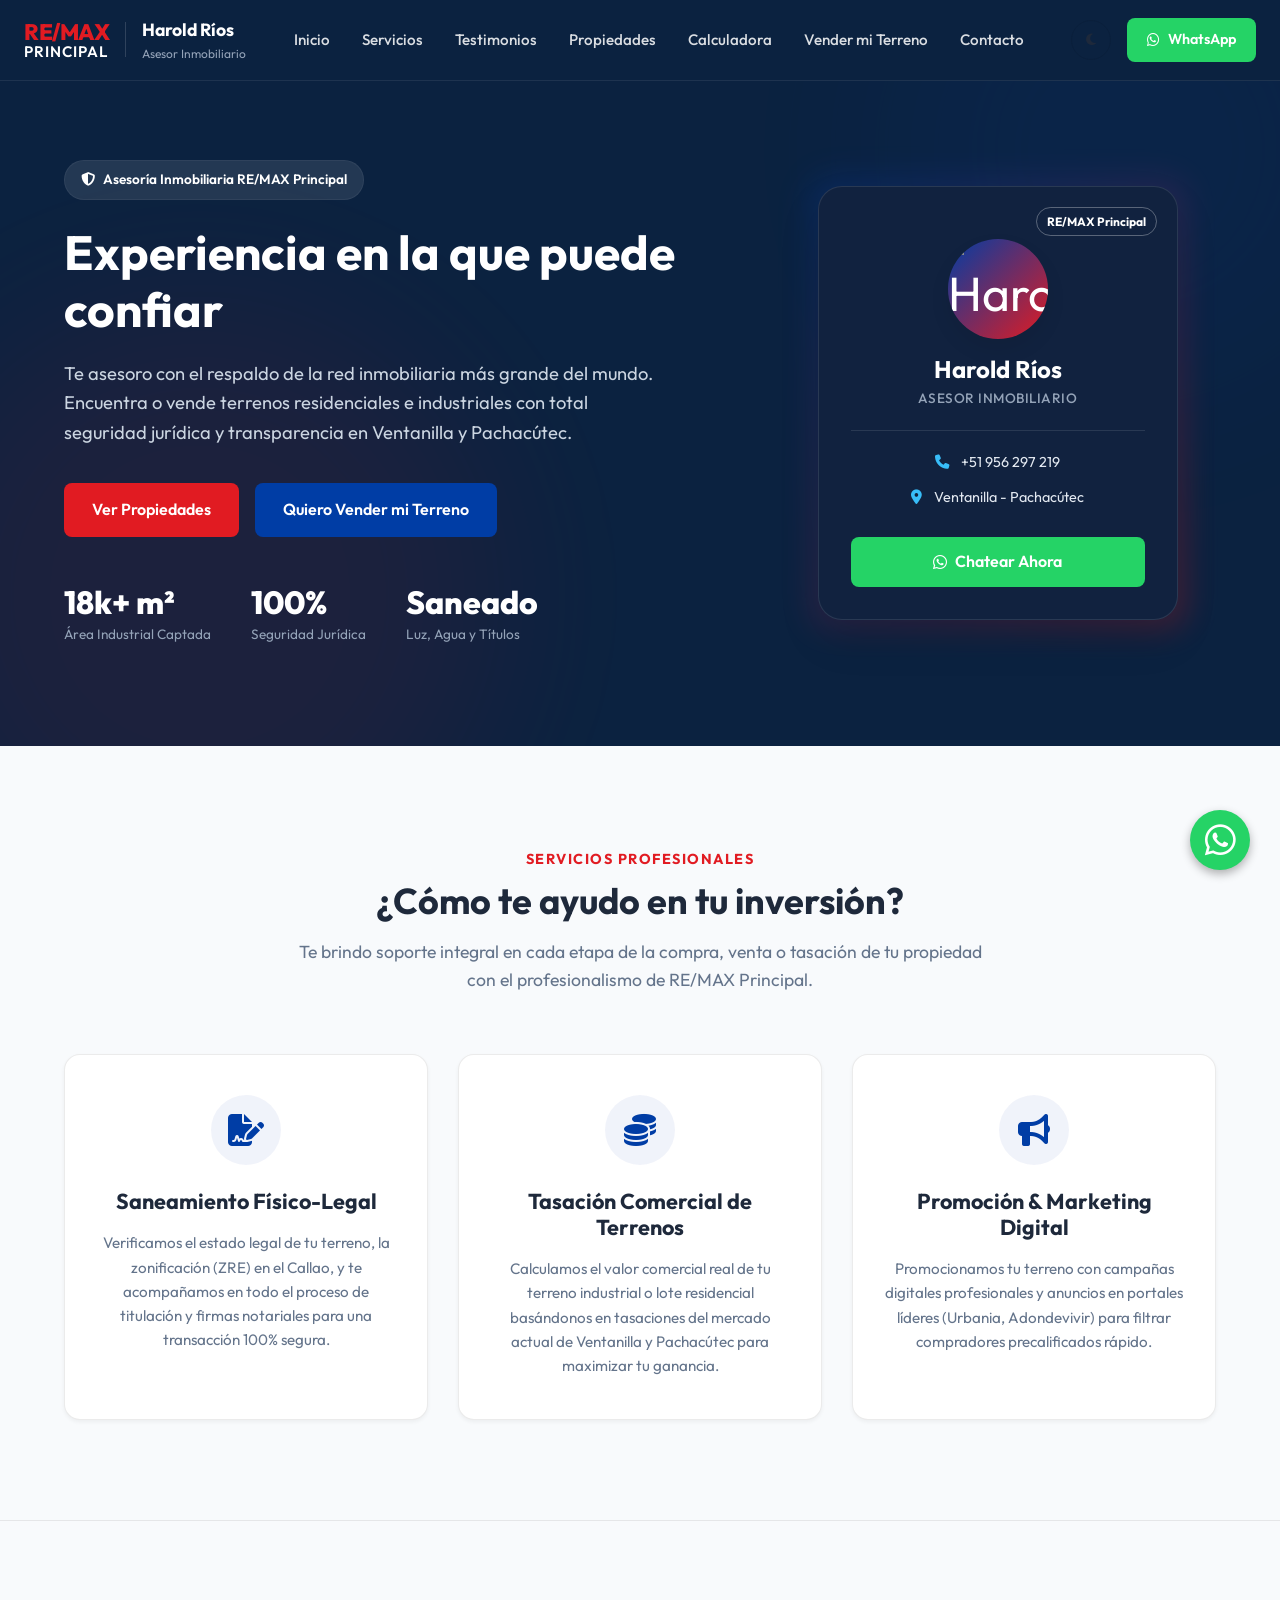
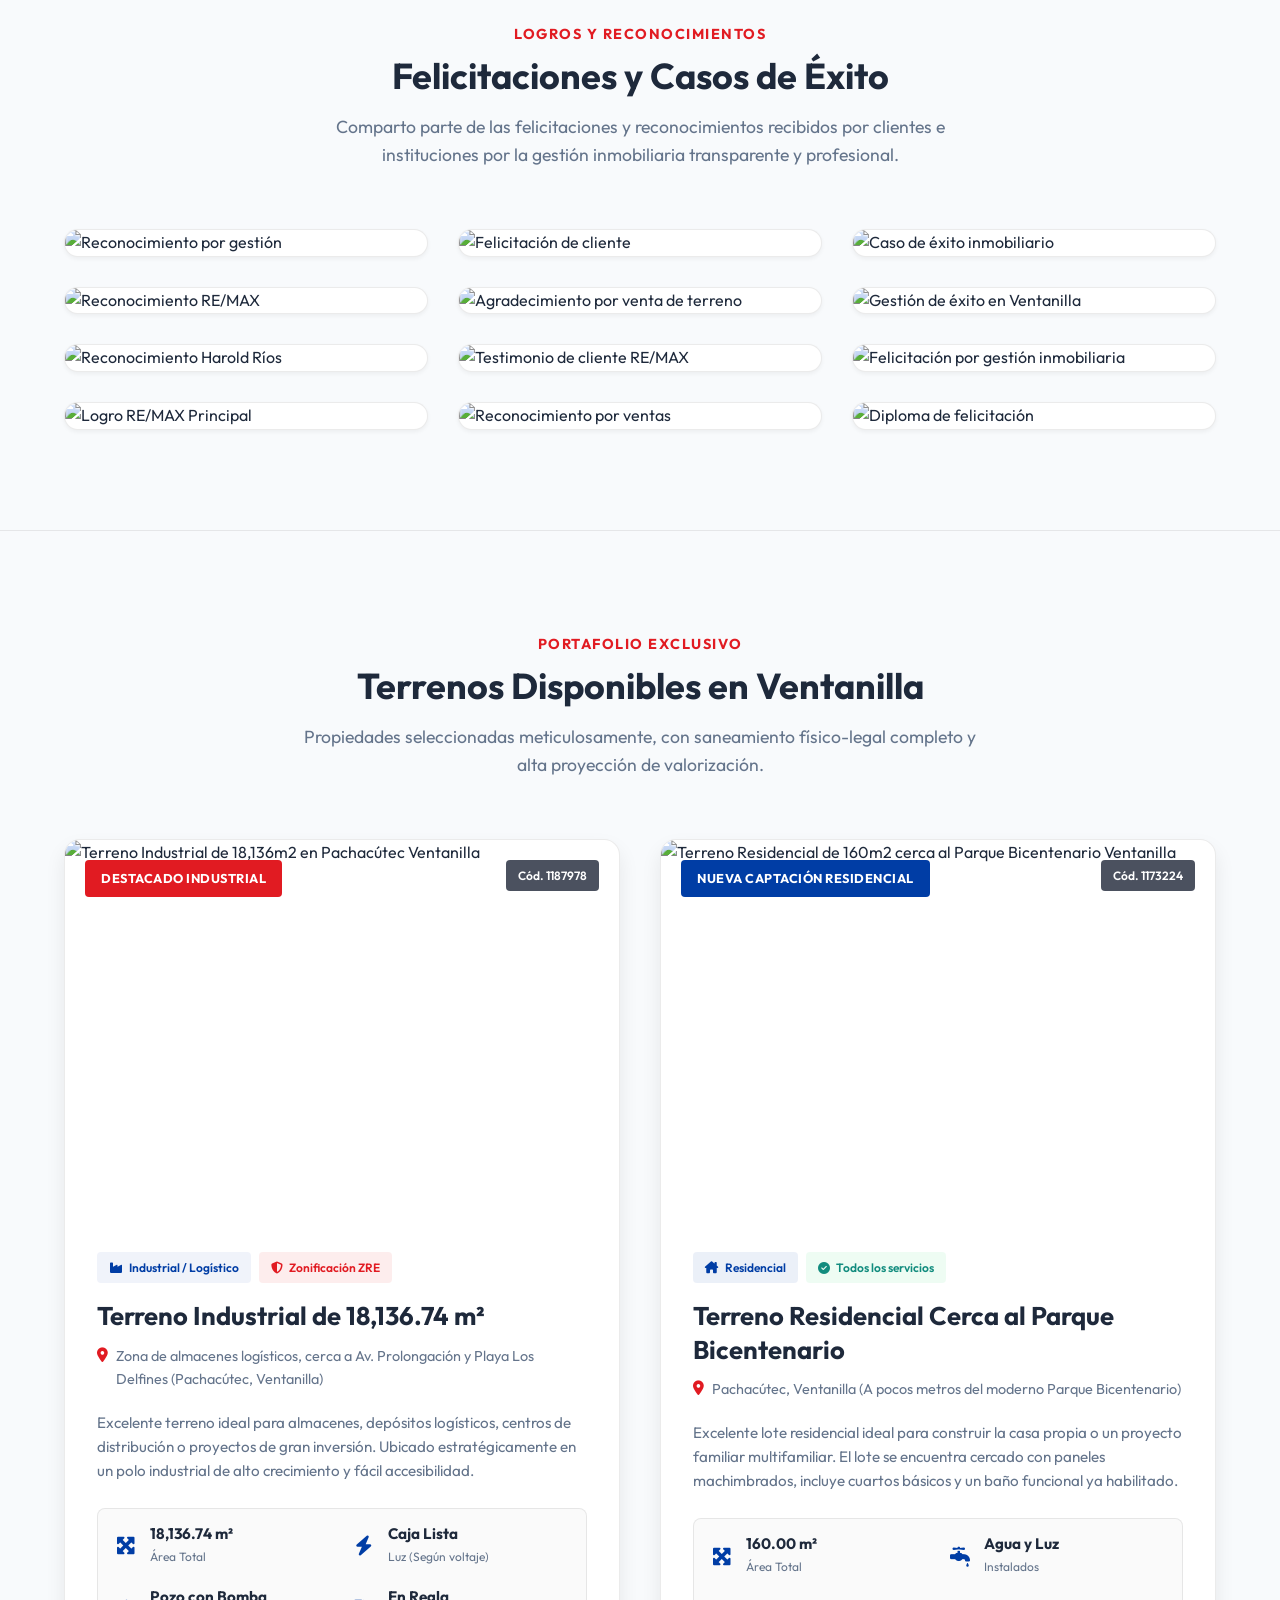
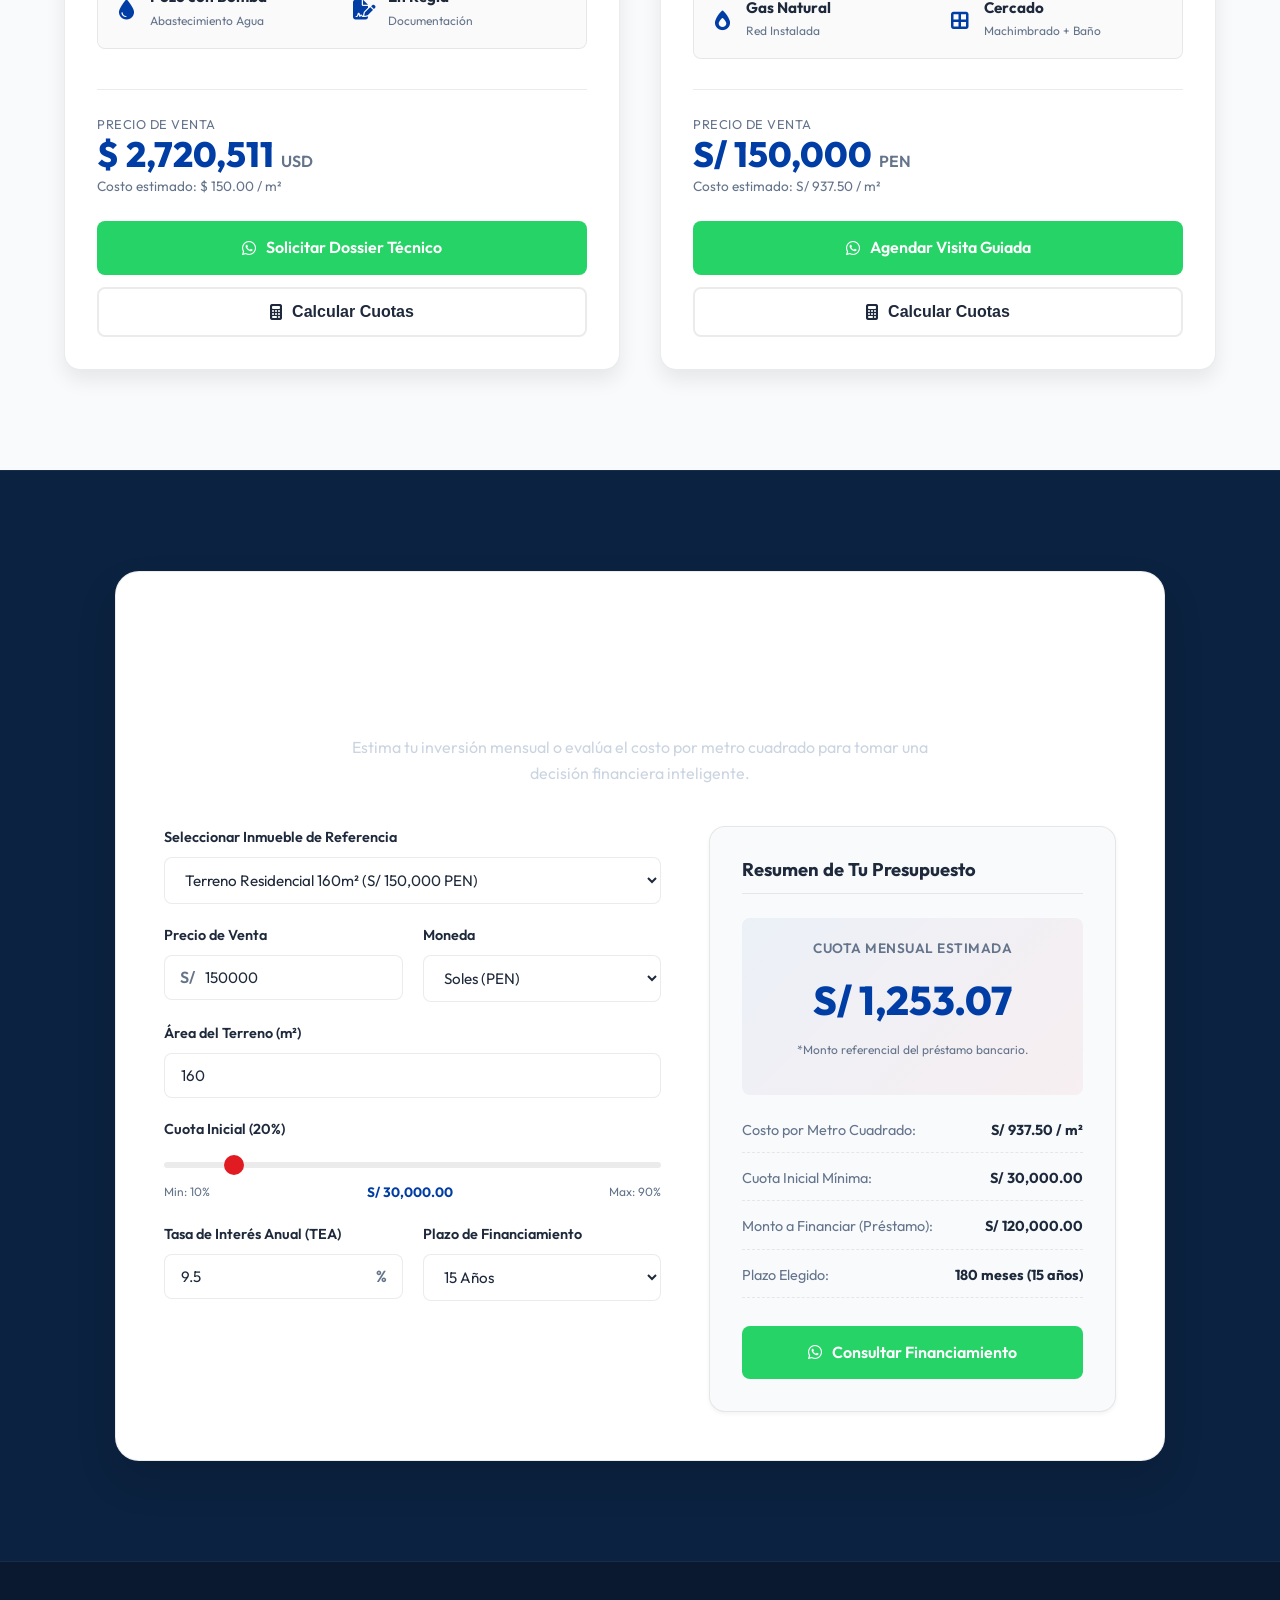
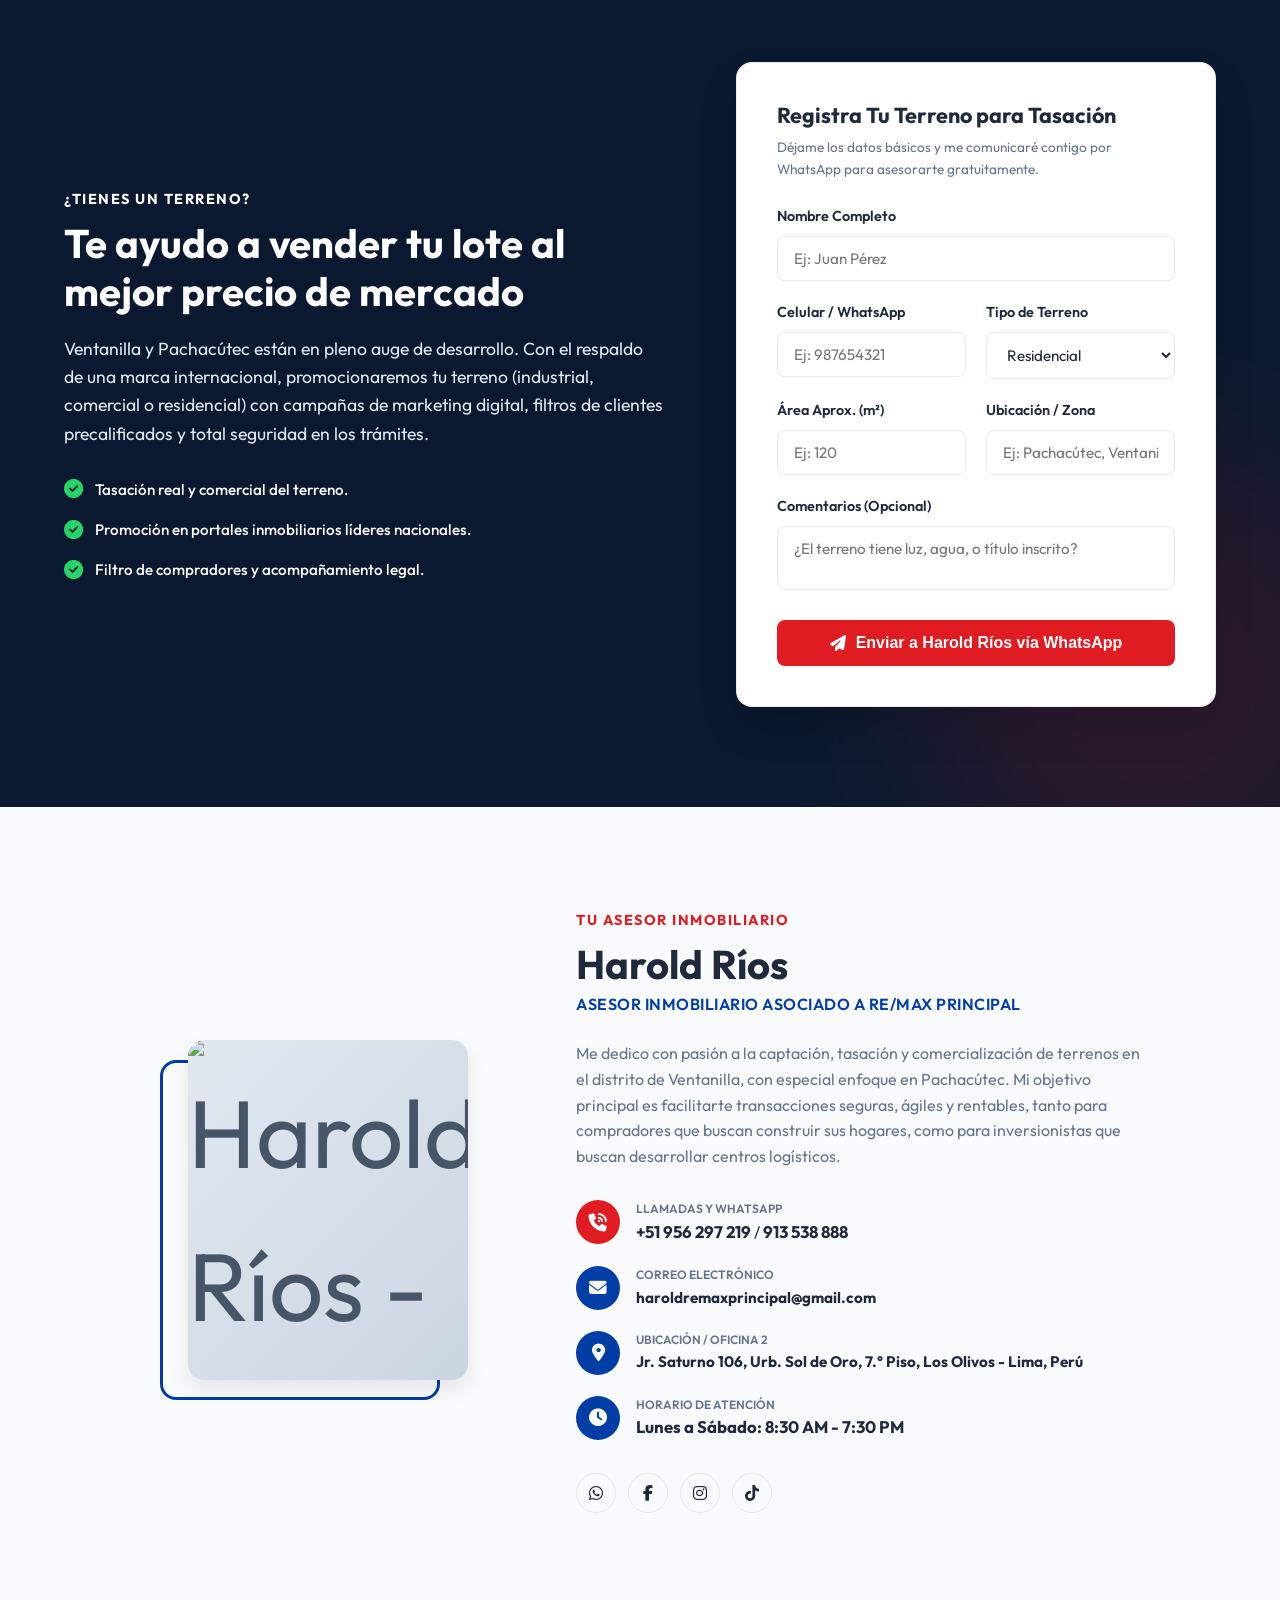
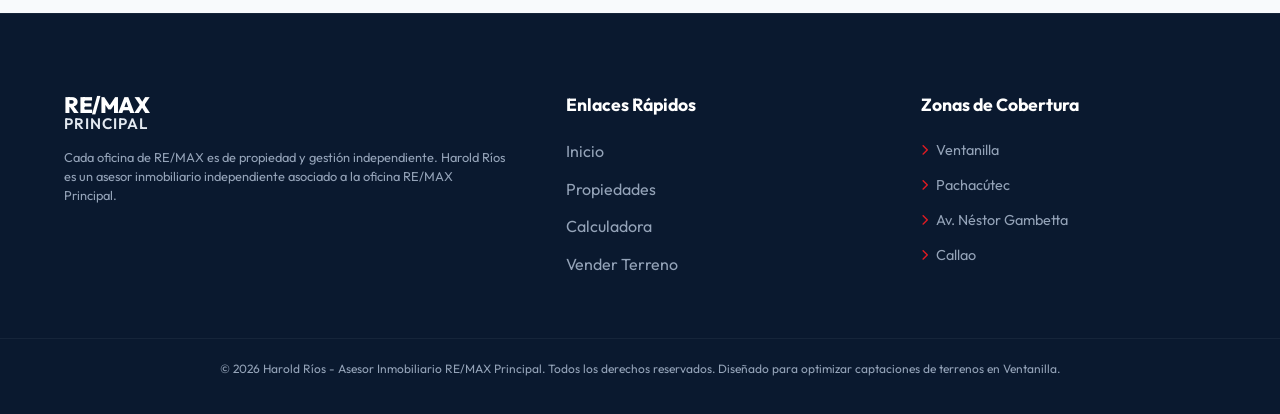
==== index.html @ 687e4060 "Add files via upload" ====
<!DOCTYPE html>
<html lang="es">
<head>
    <meta charset="UTF-8">
    <meta name="viewport" content="width=device-width, initial-scale=1.0">
    <title>Harold Ríos | Asesor Inmobiliario RE/MAX Principal - Terrenos en Ventanilla y Pachacútec</title>
    <meta name="description" content="Encuentra terrenos residenciales e industriales en Pachacútec y Ventanilla con Harold Ríos, asesor de RE/MAX Principal. Terreno industrial ZRE de 18,136m² y terreno residencial de 160m² cerca al Parque Bicentenario.">
    <meta name="keywords" content="terreno industrial ventanilla, terrenos pachacutec, remax principal, harold rios, terreno de venta ventanilla, zonificacion zre callao, parque bicentenario ventanilla, lotes pachacutec">
    <meta name="author" content="Harold Ríos - RE/MAX Principal">
    
    <!-- Open Graph for Social Networks -->
    <meta property="og:title" content="Harold Ríos | Asesor Inmobiliario RE/MAX Principal - Terrenos en Ventanilla">
    <meta property="og:description" content="Portafolio exclusivo de terrenos residenciales e industriales en Pachacútec y Ventanilla. Documentación en regla.">
    <meta property="og:type" content="website">
    
    <!-- Google Fonts -->
    <link rel="preconnect" href="https://fonts.googleapis.com">
    <link rel="preconnect" href="https://fonts.gstatic.com" crossorigin>
    <link href="https://fonts.googleapis.com/css2?family=Outfit:wght@300;400;500;600;700;800&display=swap" rel="stylesheet">
    
    <!-- FontAwesome Icons -->
    <link rel="stylesheet" href="https://cdnjs.cloudflare.com/ajax/libs/font-awesome/6.4.0/css/all.min.css">
    
    <!-- Stylesheet -->
    <link rel="stylesheet" href="styles.css">
</head>
<body class="light-theme">
    <!-- Navigation -->
    <header class="navbar">
        <div class="nav-container">
            <div class="logo-area">
                <div class="remax-logo">
                    <span class="logo-re">RE/MAX</span>
                    <span class="logo-principal">Principal</span>
                </div>
                <div class="divider"></div>
                <div class="agent-title">
                    <span class="agent-name">Harold Ríos</span>
                    <span class="agent-badge">Asesor Inmobiliario</span>
                </div>
            </div>
            
            <nav class="nav-menu" id="navMenu">
                <a href="#inicio" class="nav-link">Inicio</a>
                <a href="#servicios" class="nav-link">Servicios</a>
                <a href="#testimonios" class="nav-link">Testimonios</a>
                <a href="#propiedades" class="nav-link">Propiedades</a>
                <a href="#calculadora" class="nav-link">Calculadora</a>
                <a href="#captacion" class="nav-link">Vender mi Terreno</a>
                <a href="#contacto" class="nav-link">Contacto</a>
            </nav>
            
            <div class="nav-actions">
                <button id="themeToggle" class="theme-btn" aria-label="Cambiar tema">
                    <i class="fa-solid fa-moon"></i>
                </button>
                <a href="https://wa.me/51956297219" target="_blank" class="contact-cta-btn">
                    <i class="fa-brands fa-whatsapp"></i> WhatsApp
                </a>
                <button class="mobile-menu-btn" id="mobileMenuBtn" aria-label="Abrir menú">
                    <i class="fa-solid fa-bars"></i>
                </button>
            </div>
        </div>
    </header>

    <!-- Hero Section -->
    <section id="inicio" class="hero">
        <div class="hero-bg-shapes">
            <div class="shape shape-1"></div>
            <div class="shape shape-2"></div>
        </div>
        <div class="container hero-container">
            <div class="hero-content">
                <span class="hero-tagline"><i class="fa-solid fa-shield-halved"></i> Asesoría Inmobiliaria RE/MAX Principal</span>
                <h1>Experiencia en la que puede confiar</h1>
                <p class="hero-desc">
                    Te asesoro con el respaldo de la red inmobiliaria más grande del mundo. Encuentra o vende terrenos residenciales e industriales con total seguridad jurídica y transparencia en Ventanilla y Pachacútec.
                </p>
                <div class="hero-ctas">
                    <a href="#propiedades" class="btn btn-primary">Ver Propiedades</a>
                    <a href="#captacion" class="btn btn-secondary">Quiero Vender mi Terreno</a>
                </div>
                
                <div class="hero-stats">
                    <div class="stat-item">
                        <span class="stat-num">18k+ m²</span>
                        <span class="stat-lbl">Área Industrial Captada</span>
                    </div>
                    <div class="stat-item">
                        <span class="stat-num">100%</span>
                        <span class="stat-lbl">Seguridad Jurídica</span>
                    </div>
                    <div class="stat-item">
                        <span class="stat-num">Saneado</span>
                        <span class="stat-lbl">Luz, Agua y Títulos</span>
                    </div>
                </div>
            </div>
            
            <div class="hero-visual">
                <div class="profile-card-hero">
                    <div class="profile-glow"></div>
                    <div class="profile-inner">
                        <div class="remax-card-badge">RE/MAX Principal</div>
                        <div class="avatar-container">
                            <img src="assets/harold-rios.jpg" alt="Harold Ríos - Asesor Inmobiliario RE/MAX Principal">
                        </div>
                        <h3>Harold Ríos</h3>
                        <p class="profile-role">Asesor Inmobiliario</p>
                        <div class="profile-divider"></div>
                        <div class="profile-info-row">
                            <i class="fa-solid fa-phone"></i>
                            <span>+51 956 297 219</span>
                        </div>
                        <div class="profile-info-row">
                            <i class="fa-solid fa-location-dot"></i>
                            <span>Ventanilla - Pachacútec</span>
                        </div>
                        <a href="https://wa.me/51956297219?text=Hola%20Harold,%20quisiera%20recibir%20asesoría%20inmobiliaria%20sobre%20los%20terrenos" target="_blank" class="profile-whatsapp-btn">
                            <i class="fa-brands fa-whatsapp"></i> Chatear Ahora
                        </a>
                    </div>
                </div>
            </div>
        </div>
    </section>

    <!-- Services Section (Canva-inspired) -->
    <section id="servicios" class="servicios-section">
        <div class="container">
            <div class="section-header">
                <span class="section-tag">Servicios Profesionales</span>
                <h2>¿Cómo te ayudo en tu inversión?</h2>
                <p>Te brindo soporte integral en cada etapa de la compra, venta o tasación de tu propiedad con el profesionalismo de RE/MAX Principal.</p>
            </div>
            
            <div class="services-grid">
                <div class="service-card">
                    <div class="service-icon-box">
                        <i class="fa-solid fa-file-signature"></i>
                    </div>
                    <h3>Saneamiento Físico-Legal</h3>
                    <p>Verificamos el estado legal de tu terreno, la zonificación (ZRE) en el Callao, y te acompañamos en todo el proceso de titulación y firmas notariales para una transacción 100% segura.</p>
                </div>
                
                <div class="service-card">
                    <div class="service-icon-box">
                        <i class="fa-solid fa-coins"></i>
                    </div>
                    <h3>Tasación Comercial de Terrenos</h3>
                    <p>Calculamos el valor comercial real de tu terreno industrial o lote residencial basándonos en tasaciones del mercado actual de Ventanilla y Pachacútec para maximizar tu ganancia.</p>
                </div>
                
                <div class="service-card">
                    <div class="service-icon-box">
                        <i class="fa-solid fa-bullhorn"></i>
                    </div>
                    <h3>Promoción & Marketing Digital</h3>
                    <p>Promocionamos tu terreno con campañas digitales profesionales y anuncios en portales líderes (Urbania, Adondevivir) para filtrar compradores precalificados rápido.</p>
                </div>
            </div>
        </div>
    </section>

    <!-- Testimonials / Success Gallery Section (Canva-inspired) -->
    <section id="testimonios" class="testimonios-section">
        <div class="container">
            <div class="section-header">
                <span class="section-tag">Logros y Reconocimientos</span>
                <h2>Felicitaciones y Casos de Éxito</h2>
                <p>Comparto parte de las felicitaciones y reconocimientos recibidos por clientes e instituciones por la gestión inmobiliaria transparente y profesional.</p>
            </div>
            
            <div class="testimonios-grid">
                <div class="testimonio-item">
                    <img src="assets/canva_images/7905090af52f11d3ede74e5f5c0746fd.jpg" alt="Reconocimiento por gestión" class="testimonio-img" loading="lazy">
                </div>
                <div class="testimonio-item">
                    <img src="assets/canva_images/8313ec791c241f40f9f03f4dd2363ba7.jpg" alt="Felicitación de cliente" class="testimonio-img" loading="lazy">
                </div>
                <div class="testimonio-item">
                    <img src="assets/canva_images/e2a4b720f65c98b301e0575d05603cab.jpg" alt="Caso de éxito inmobiliario" class="testimonio-img" loading="lazy">
                </div>
                <div class="testimonio-item">
                    <img src="assets/canva_images/f28c92cd681d80e1e55bff7ccccf3d20.jpg" alt="Reconocimiento RE/MAX" class="testimonio-img" loading="lazy">
                </div>
                <div class="testimonio-item">
                    <img src="assets/canva_images/afcd27cced84602abacd84d185ee83e2.jpg" alt="Agradecimiento por venta de terreno" class="testimonio-img" loading="lazy">
                </div>
                <div class="testimonio-item">
                    <img src="assets/canva_images/779b7fe9b44b26194f3713254cb502c3.jpg" alt="Gestión de éxito en Ventanilla" class="testimonio-img" loading="lazy">
                </div>
                <div class="testimonio-item">
                    <img src="assets/canva_images/f99a49493e9858048821a4c7e92ba6c3.jpg" alt="Reconocimiento Harold Ríos" class="testimonio-img" loading="lazy">
                </div>
                <div class="testimonio-item">
                    <img src="assets/canva_images/1dd7d99909d51d2d723bff2b7cb9de45.jpg" alt="Testimonio de cliente RE/MAX" class="testimonio-img" loading="lazy">
                </div>
                <div class="testimonio-item">
                    <img src="assets/canva_images/49b700cdaa40d4957b6761fee810019a.jpg" alt="Felicitación por gestión inmobiliaria" class="testimonio-img" loading="lazy">
                </div>
                <div class="testimonio-item">
                    <img src="assets/canva_images/c4405738502b0c4847321b790c7771bd.jpg" alt="Logro RE/MAX Principal" class="testimonio-img" loading="lazy">
                </div>
                <div class="testimonio-item">
                    <img src="assets/canva_images/3b058a431e64cdf858fdc07ba40b3d8c.jpg" alt="Reconocimiento por ventas" class="testimonio-img" loading="lazy">
                </div>
                <div class="testimonio-item">
                    <img src="assets/canva_images/14908b3bed6a618e11d98c1af3766bea.jpg" alt="Diploma de felicitación" class="testimonio-img" loading="lazy">
                </div>
            </div>
        </div>
    </section>


    <!-- Properties Section -->
    <section id="propiedades" class="propiedades-section">
        <div class="container">
            <div class="section-header">
                <span class="section-tag">Portafolio Exclusivo</span>
                <h2>Terrenos Disponibles en Ventanilla</h2>
                <p>Propiedades seleccionadas meticulosamente, con saneamiento físico-legal completo y alta proyección de valorización.</p>
            </div>
            
            <div class="properties-grid">
                <!-- Propiedad 1: Industrial -->
                <article class="property-card" id="prop-industrial">
                    <div class="property-image-wrapper">
                        <img src="assets/terreno-industrial.jpg" alt="Terreno Industrial de 18,136m2 en Pachacútec Ventanilla" class="property-image">
                        <div class="property-status-badge badge-red">DESTACADO INDUSTRIAL</div>
                        <div class="property-code">Cód. 1187978</div>
                    </div>
                    
                    <div class="property-details">
                        <div class="property-category-row">
                            <span class="property-tag"><i class="fa-solid fa-industry"></i> Industrial / Logístico</span>
                            <span class="property-tag tag-secondary"><i class="fa-solid fa-shield-halved"></i> Zonificación ZRE</span>
                        </div>
                        
                        <h3>Terreno Industrial de 18,136.74 m²</h3>
                        <p class="property-location"><i class="fa-solid fa-location-dot"></i> Zona de almacenes logísticos, cerca a Av. Prolongación y Playa Los Delfines (Pachacútec, Ventanilla)</p>
                        
                        <p class="property-text-desc">
                            Excelente terreno ideal para almacenes, depósitos logísticos, centros de distribución o proyectos de gran inversión. Ubicado estratégicamente en un polo industrial de alto crecimiento y fácil accesibilidad.
                        </p>
                        
                        <div class="property-specs">
                            <div class="spec-item">
                                <i class="fa-solid fa-maximize"></i>
                                <div>
                                    <span class="spec-val">18,136.74 m²</span>
                                    <span class="spec-label">Área Total</span>
                                </div>
                            </div>
                            <div class="spec-item">
                                <i class="fa-solid fa-bolt"></i>
                                <div>
                                    <span class="spec-val">Caja Lista</span>
                                    <span class="spec-label">Luz (Según voltaje)</span>
                                </div>
                            </div>
                            <div class="spec-item">
                                <i class="fa-solid fa-droplet"></i>
                                <div>
                                    <span class="spec-val">Pozo con Bomba</span>
                                    <span class="spec-label">Abastecimiento Agua</span>
                                </div>
                            </div>
                            <div class="spec-item">
                                <i class="fa-solid fa-file-signature"></i>
                                <div>
                                    <span class="spec-val">En Regla</span>
                                    <span class="spec-label">Documentación</span>
                                </div>
                            </div>
                        </div>
                        
                        <div class="property-price-row">
                            <div class="price-container">
                                <span class="price-label">Precio de Venta</span>
                                <span class="price-value">$ 2,720,511 <span class="currency">USD</span></span>
                                <span class="price-m2">Costo estimado: $ 150.00 / m²</span>
                            </div>
                        </div>
                        
                        <div class="property-actions">
                            <a href="https://wa.me/51956297219?text=Hola%20Harold,%20estoy%20interesado%20en%20el%20terreno%20industrial%20de%2018,136.74%20m2%20en%20Pachacútec%20(Cód.%201187978).%20Quisiera%20recibir%20el%20dossier%20técnico%20y%20detalles%20de%20precio." target="_blank" class="btn btn-primary w-100 btn-whatsapp">
                                <i class="fa-brands fa-whatsapp"></i> Solicitar Dossier Técnico
                            </a>
                            <button onclick="selectForCalculator(2720511, 'USD', 18136.74, 'Terreno Industrial 18,136m²')" class="btn btn-outline w-100">
                                <i class="fa-solid fa-calculator"></i> Calcular Cuotas
                            </button>
                        </div>
                    </div>
                </article>

                <!-- Propiedad 2: Residencial -->
                <article class="property-card" id="prop-residencial">
                    <div class="property-image-wrapper">
                        <img src="assets/terreno-residencial.jpg" alt="Terreno Residencial de 160m2 cerca al Parque Bicentenario Ventanilla" class="property-image">
                        <div class="property-status-badge badge-blue">NUEVA CAPTACIÓN RESIDENCIAL</div>
                        <div class="property-code">Cód. 1173224</div>
                    </div>
                    
                    <div class="property-details">
                        <div class="property-category-row">
                            <span class="property-tag tag-blue"><i class="fa-solid fa-house-chimney"></i> Residencial</span>
                            <span class="property-tag tag-green"><i class="fa-solid fa-circle-check"></i> Todos los servicios</span>
                        </div>
                        
                        <h3>Terreno Residencial Cerca al Parque Bicentenario</h3>
                        <p class="property-location"><i class="fa-solid fa-location-dot"></i> Pachacútec, Ventanilla (A pocos metros del moderno Parque Bicentenario)</p>
                        
                        <p class="property-text-desc">
                            Excelente lote residencial ideal para construir la casa propia o un proyecto familiar multifamiliar. El lote se encuentra cercado con paneles machimbrados, incluye cuartos básicos y un baño funcional ya habilitado.
                        </p>
                        
                        <div class="property-specs">
                            <div class="spec-item">
                                <i class="fa-solid fa-maximize"></i>
                                <div>
                                    <span class="spec-val">160.00 m²</span>
                                    <span class="spec-label">Área Total</span>
                                </div>
                            </div>
                            <div class="spec-item">
                                <i class="fa-solid fa-faucet-drip"></i>
                                <div>
                                    <span class="spec-val">Agua y Luz</span>
                                    <span class="spec-label">Instalados</span>
                                </div>
                            </div>
                            <div class="spec-item">
                                <i class="fa-solid fa-fire-flame-simple"></i>
                                <div>
                                    <span class="spec-val">Gas Natural</span>
                                    <span class="spec-label">Red Instalada</span>
                                </div>
                            </div>
                            <div class="spec-item">
                                <i class="fa-solid fa-border-all"></i>
                                <div>
                                    <span class="spec-val">Cercado</span>
                                    <span class="spec-label">Machimbrado + Baño</span>
                                </div>
                            </div>
                        </div>
                        
                        <div class="property-price-row">
                            <div class="price-container">
                                <span class="price-label">Precio de Venta</span>
                                <span class="price-value">S/ 150,000 <span class="currency">PEN</span></span>
                                <span class="price-m2">Costo estimado: S/ 937.50 / m²</span>
                            </div>
                        </div>
                        
                        <div class="property-actions">
                            <a href="https://wa.me/51956297219?text=Hola%20Harold,%20estoy%20interesado%20en%20el%20terreno%20residencial%20de%20160%20m2%20cerca%20al%20Parque%20Bicentenario%20en%20Ventanilla%20(Cód.%201173224).%20Quisiera%20agendar%20una%20visita." target="_blank" class="btn btn-primary w-100 btn-whatsapp">
                                <i class="fa-brands fa-whatsapp"></i> Agendar Visita Guiada
                            </a>
                            <button onclick="selectForCalculator(150000, 'S/', 160, 'Terreno Residencial 160m²')" class="btn btn-outline w-100">
                                <i class="fa-solid fa-calculator"></i> Calcular Cuotas
                            </button>
                        </div>
                    </div>
                </article>
            </div>
        </div>
    </section>

    <!-- Calculator Section -->
    <section id="calculadora" class="calculadora-section">
        <div class="container">
            <div class="calc-card">
                <div class="calc-header">
                    <i class="fa-solid fa-coins calc-icon"></i>
                    <h2>Calculadora Financiera de Terrenos</h2>
                    <p>Estima tu inversión mensual o evalúa el costo por metro cuadrado para tomar una decisión financiera inteligente.</p>
                </div>
                
                <div class="calc-body">
                    <div class="calc-inputs-panel">
                        <div class="input-group-custom">
                            <label for="calcPropSelect">Seleccionar Inmueble de Referencia</label>
                            <select id="calcPropSelect" class="form-select">
                                <option value="manual">-- Ingresar datos manualmente --</option>
                                <option value="150000_PEN_160_Terreno Residencial 160m²" selected>Terreno Residencial 160m² (S/ 150,000 PEN)</option>
                                <option value="2720511_USD_18136.74_Terreno Industrial 18,136m²">Terreno Industrial 18,136.74m² ($ 2,720,511 USD)</option>
                            </select>
                        </div>
                        
                        <div class="calc-row-two-col">
                            <div class="input-group-custom">
                                <label for="calcPrice">Precio de Venta</label>
                                <div class="input-prefix-wrapper">
                                    <span class="currency-prefix" id="pricePrefix">S/</span>
                                    <input type="number" id="calcPrice" class="form-input" value="150000">
                                </div>
                            </div>
                            
                            <div class="input-group-custom">
                                <label for="calcCurrency">Moneda</label>
                                <select id="calcCurrency" class="form-select">
                                    <option value="S/">Soles (PEN)</option>
                                    <option value="USD">Dólares (USD)</option>
                                </select>
                            </div>
                        </div>

                        <div class="input-group-custom">
                            <label for="calcArea">Área del Terreno (m²)</label>
                            <input type="number" id="calcArea" class="form-input" value="160">
                        </div>
                        
                        <div class="input-group-custom">
                            <label for="calcDownPaymentRange">Cuota Inicial (<span id="downPaymentPercentLabel">20</span>%)</label>
                            <input type="range" id="calcDownPaymentRange" class="form-slider" min="10" max="90" step="5" value="20">
                            <div class="slider-val-row">
                                <span>Min: 10%</span>
                                <span id="downPaymentValueLabel" class="slider-current-val">S/ 30,000</span>
                                <span>Max: 90%</span>
                            </div>
                        </div>
                        
                        <div class="calc-row-two-col">
                            <div class="input-group-custom">
                                <label for="calcInterest">Tasa de Interés Anual (TEA)</label>
                                <div class="input-suffix-wrapper">
                                    <input type="number" id="calcInterest" class="form-input" value="9.5" step="0.1">
                                    <span class="input-suffix">%</span>
                                </div>
                            </div>
                            
                            <div class="input-group-custom">
                                <label for="calcTerm">Plazo de Financiamiento</label>
                                <select id="calcTerm" class="form-select">
                                    <option value="5">5 Años</option>
                                    <option value="10">10 Años</option>
                                    <option value="15" selected>15 Años</option>
                                    <option value="20">20 Años</option>
                                </select>
                            </div>
                        </div>
                    </div>
                    
                    <div class="calc-results-panel">
                        <div class="results-inner-card">
                            <h3 class="results-title">Resumen de Tu Presupuesto</h3>
                            
                            <div class="result-metric-large">
                                <span class="metric-label">Cuota Mensual Estimada</span>
                                <span class="metric-value" id="resMonthlyPayment">S/ 1,253.56</span>
                                <p class="metric-footnote">*Monto referencial del préstamo bancario.</p>
                            </div>
                            
                            <div class="results-breakdown">
                                <div class="breakdown-row">
                                    <span>Costo por Metro Cuadrado:</span>
                                    <strong id="resCostM2">S/ 937.50 / m²</strong>
                                </div>
                                <div class="breakdown-row">
                                    <span>Cuota Inicial Mínima:</span>
                                    <strong id="resDownPayment">S/ 30,000.00</strong>
                                </div>
                                <div class="breakdown-row">
                                    <span>Monto a Financiar (Préstamo):</span>
                                    <strong id="resLoanAmount">S/ 120,000.00</strong>
                                </div>
                                <div class="breakdown-row">
                                    <span>Plazo Elegido:</span>
                                    <strong id="resTermMonths">180 meses (15 años)</strong>
                                </div>
                            </div>
                            
                            <div class="results-cta">
                                <a id="calcWhatsappLink" href="#" target="_blank" class="btn btn-primary w-100 btn-whatsapp">
                                    <i class="fa-brands fa-whatsapp"></i> Consultar Financiamiento
                                </a>
                            </div>
                        </div>
                    </div>
                </div>
            </div>
        </div>
    </section>

    <!-- Captación Section (Lead Magnet) -->
    <section id="captacion" class="captacion-section">
        <div class="captacion-shapes">
            <div class="c-shape c-shape-1"></div>
        </div>
        <div class="container captacion-container">
            <div class="captacion-text">
                <span class="section-tag section-tag-white">¿Tienes un terreno?</span>
                <h2>Te ayudo a vender tu lote al mejor precio de mercado</h2>
                <p>
                    Ventanilla y Pachacútec están en pleno auge de desarrollo. Con el respaldo de una marca internacional, promocionaremos tu terreno (industrial, comercial o residencial) con campañas de marketing digital, filtros de clientes precalificados y total seguridad en los trámites.
                </p>
                <div class="benefits-list">
                    <div class="benefit-item">
                        <i class="fa-solid fa-circle-check"></i>
                        <span>Tasación real y comercial del terreno.</span>
                    </div>
                    <div class="benefit-item">
                        <i class="fa-solid fa-circle-check"></i>
                        <span>Promoción en portales inmobiliarios líderes nacionales.</span>
                    </div>
                    <div class="benefit-item">
                        <i class="fa-solid fa-circle-check"></i>
                        <span>Filtro de compradores y acompañamiento legal.</span>
                    </div>
                </div>
            </div>
            
            <div class="captacion-form-panel">
                <div class="form-card">
                    <h3>Registra Tu Terreno para Tasación</h3>
                    <p>Déjame los datos básicos y me comunicaré contigo por WhatsApp para asesorarte gratuitamente.</p>
                    
                    <form id="leadForm">
                        <div class="input-group-custom">
                            <label for="leadName">Nombre Completo</label>
                            <input type="text" id="leadName" class="form-input" placeholder="Ej: Juan Pérez" required>
                        </div>
                        
                        <div class="calc-row-two-col">
                            <div class="input-group-custom">
                                <label for="leadPhone">Celular / WhatsApp</label>
                                <input type="tel" id="leadPhone" class="form-input" placeholder="Ej: 987654321" required>
                            </div>
                            
                            <div class="input-group-custom">
                                <label for="leadType">Tipo de Terreno</label>
                                <select id="leadType" class="form-select">
                                    <option value="Residencial">Residencial</option>
                                    <option value="Industrial">Industrial</option>
                                    <option value="Comercial">Comercial</option>
                                    <option value="Agrícola/Otro">Otro</option>
                                </select>
                            </div>
                        </div>
                        
                        <div class="calc-row-two-col">
                            <div class="input-group-custom">
                                <label for="leadArea">Área Aprox. (m²)</label>
                                <input type="number" id="leadArea" class="form-input" placeholder="Ej: 120" required>
                            </div>
                            
                            <div class="input-group-custom">
                                <label for="leadLocation">Ubicación / Zona</label>
                                <input type="text" id="leadLocation" class="form-input" placeholder="Ej: Pachacútec, Ventanilla" required>
                            </div>
                        </div>
                        
                        <div class="input-group-custom">
                            <label for="leadMessage">Comentarios (Opcional)</label>
                            <textarea id="leadMessage" class="form-textarea" placeholder="¿El terreno tiene luz, agua, o título inscrito?" rows="2"></textarea>
                        </div>
                        
                        <button type="submit" class="btn btn-primary w-100 btn-submit-lead">
                            <i class="fa-solid fa-paper-plane"></i> Enviar a Harold Ríos vía WhatsApp
                        </button>
                    </form>
                </div>
            </div>
        </div>
    </section>

    <!-- Agent Section -->
    <section id="contacto" class="agent-section">
        <div class="container">
            <div class="agent-profile-grid">
                <div class="agent-img-box">
                    <div class="agent-decor"></div>
                    <div class="agent-placeholder-avatar">
                        <img src="assets/harold-rios.jpg" alt="Harold Ríos - Asesor Inmobiliario RE/MAX Principal">
                    </div>
                </div>
                
                <div class="agent-details-box">
                    <span class="section-tag">Tu Asesor Inmobiliario</span>
                    <h2>Harold Ríos</h2>
                    <p class="subtitle">Asesor Inmobiliario Asociado a RE/MAX Principal</p>
                    
                    <p class="bio-text">
                        Me dedico con pasión a la captación, tasación y comercialización de terrenos en el distrito de Ventanilla, con especial enfoque en Pachacútec. Mi objetivo principal es facilitarte transacciones seguras, ágiles y rentables, tanto para compradores que buscan construir sus hogares, como para inversionistas que buscan desarrollar centros logísticos.
                    </p>
                    
                    <div class="agent-contact-rows">
                        <div class="contact-row-item">
                            <i class="fa-solid fa-phone-volume contact-icon-red"></i>
                            <div>
                                <span class="row-title">Llamadas y WhatsApp</span>
                                <a href="tel:+51956297219" class="row-value">+51 956 297 219</a> / <a href="tel:+51913538888" class="row-value">913 538 888</a>
                            </div>
                        </div>
                        
                        <div class="contact-row-item">
                            <i class="fa-solid fa-envelope contact-icon-blue"></i>
                            <div>
                                <span class="row-title">Correo Electrónico</span>
                                <a href="mailto:haroldremaxprincipal@gmail.com" class="row-value" style="font-size:0.95rem;">haroldremaxprincipal@gmail.com</a>
                            </div>
                        </div>

                        <div class="contact-row-item">
                            <i class="fa-solid fa-location-dot contact-icon-blue"></i>
                            <div>
                                <span class="row-title">Ubicación / Oficina 2</span>
                                <span class="row-value" style="font-size:0.95rem;">Jr. Saturno 106, Urb. Sol de Oro, 7.° Piso, Los Olivos - Lima, Perú</span>
                            </div>
                        </div>
                        
                        <div class="contact-row-item">
                            <i class="fa-solid fa-clock contact-icon-blue"></i>
                            <div>
                                <span class="row-title">Horario de Atención</span>
                                <span class="row-value">Lunes a Sábado: 8:30 AM - 7:30 PM</span>
                            </div>
                        </div>
                    </div>
                    
                    <div class="agent-socials">
                        <a href="https://wa.me/51956297219" target="_blank" aria-label="WhatsApp"><i class="fa-brands fa-whatsapp"></i></a>
                        <a href="https://www.facebook.com/profile.php?id=100075958986313" target="_blank" aria-label="Facebook"><i class="fa-brands fa-facebook-f"></i></a>
                        <a href="https://www.instagram.com/harold_1701/" target="_blank" aria-label="Instagram"><i class="fa-brands fa-instagram"></i></a>
                        <a href="https://www.tiktok.com/@asexor_inmobiliario?_r=1&_t=ZS-97tlEs6Dq8S" target="_blank" aria-label="TikTok">
                            <svg xmlns="http://www.w3.org/2000/svg" viewBox="0 0 448 512" style="width: 16px; height: 16px; fill: currentColor; display: block;"><path d="M448 209.91a210.06 210.06 0 0 1-122.77-39.25V349.38A162.55 162.55 0 1 1 185 188.31V278.2a74.62 74.62 0 1 0 52.23 71.18V0l88 0a121.18 121.18 0 0 0 1.86 22.17h0A122.18 122.18 0 0 0 381 102.39a121.43 121.43 0 0 0 67 20.14Z"/></svg>
                        </a>
                    </div>
                </div>
            </div>
        </div>
    </section>

    <!-- Footer -->
    <footer class="main-footer">
        <div class="container footer-container">
            <div class="footer-brand">
                <div class="remax-logo logo-white">
                    <span class="logo-re">RE/MAX</span>
                    <span class="logo-principal">Principal</span>
                </div>
                <p class="disclaimer">
                    Cada oficina de RE/MAX es de propiedad y gestión independiente. Harold Ríos es un asesor inmobiliario independiente asociado a la oficina RE/MAX Principal.
                </p>
            </div>
            
            <div class="footer-links">
                <h4>Enlaces Rápidos</h4>
                <ul>
                    <li><a href="#inicio">Inicio</a></li>
                    <li><a href="#propiedades">Propiedades</a></li>
                    <li><a href="#calculadora">Calculadora</a></li>
                    <li><a href="#captacion">Vender Terreno</a></li>
                </ul>
            </div>
            
            <div class="footer-zones">
                <h4>Zonas de Cobertura</h4>
                <ul>
                    <li><i class="fa-solid fa-chevron-right"></i> Ventanilla</li>
                    <li><i class="fa-solid fa-chevron-right"></i> Pachacútec</li>
                    <li><i class="fa-solid fa-chevron-right"></i> Av. Néstor Gambetta</li>
                    <li><i class="fa-solid fa-chevron-right"></i> Callao</li>
                </ul>
            </div>
        </div>
        <div class="footer-bottom">
            <p>&copy; 2026 Harold Ríos - Asesor Inmobiliario RE/MAX Principal. Todos los derechos reservados. Diseñado para optimizar captaciones de terrenos en Ventanilla.</p>
        </div>
    </footer>

    <!-- Floating WhatsApp Widget -->
    <a href="https://wa.me/51956297219?text=Hola%20Harold,%20estaba%20viendo%20tu%20página%20web%20y%20quisiera%20información%20sobre%20los%20terrenos%20disponibles." class="floating-whatsapp" target="_blank" aria-label="Contacto directo por WhatsApp">
        <span class="tooltip-text">¿En qué terreno te interesa invertir?</span>
        <i class="fa-brands fa-whatsapp"></i>
    </a>

    <!-- Scripts -->
    <script src="app.js"></script>
</body>
</html>
---- styles.css ----
/* variables del sistema de diseño */
:root {
    --primary-blue: #003DA5;
    --primary-red: #E11B22;
    --navy-blue: #0B2240;
    --navy-light: #1A365D;
    --dark-blue: #0A192F;
    --light-bg: #F8FAFC;
    --light-card: #FFFFFF;
    --dark-bg: #0F172A;
    --dark-card: #1E293B;
    --text-dark: #1E293B;
    --text-light: #F8FAFC;
    --text-muted-light: #64748B;
    --text-muted-dark: #94A3B8;
    --shadow-sm: 0 2px 4px rgba(0, 0, 0, 0.05);
    --shadow-md: 0 10px 20px rgba(0, 0, 0, 0.08);
    --shadow-lg: 0 20px 40px rgba(0, 0, 0, 0.12);
    --border-radius-sm: 8px;
    --border-radius-md: 16px;
    --border-radius-lg: 24px;
    --transition: all 0.3s cubic-bezier(0.4, 0, 0.2, 1);
    
    /* Variables activas (por defecto modo claro) */
    --bg-color: var(--light-bg);
    --card-bg: var(--light-card);
    --text-color: var(--text-dark);
    --text-muted: var(--text-muted-light);
    --border-color: rgba(0, 0, 0, 0.08);
    --navbar-bg: var(--navy-blue);
    --glass-bg: rgba(255, 255, 255, 0.7);
    --glass-border: rgba(255, 255, 255, 0.4);
}

.dark-theme {
    --bg-color: var(--dark-bg);
    --card-bg: var(--dark-card);
    --text-color: var(--text-light);
    --text-muted: var(--text-muted-dark);
    --border-color: rgba(255, 255, 255, 0.08);
    --navbar-bg: #08162b;
    --glass-bg: rgba(30, 41, 59, 0.7);
    --glass-border: rgba(255, 255, 255, 0.05);
}


/* Reset y estilos generales */
* {
    margin: 0;
    padding: 0;
    box-sizing: border-box;
    scroll-behavior: smooth;
}

body {
    font-family: 'Outfit', sans-serif;
    background-color: var(--bg-color);
    color: var(--text-color);
    line-height: 1.6;
    overflow-x: hidden;
    transition: background-color 0.4s ease, color 0.4s ease;
}

.container {
    width: 100%;
    max-width: 1200px;
    margin: 0 auto;
    padding: 0 24px;
}

/* Tipografía */
h1, h2, h3, h4 {
    font-weight: 700;
    line-height: 1.2;
}

h1 {
    font-size: 3rem;
    margin-bottom: 20px;
}

h2 {
    font-size: 2.25rem;
    margin-bottom: 16px;
}

p {
    margin-bottom: 16px;
}

/* Botones */
.btn {
    display: inline-flex;
    align-items: center;
    justify-content: center;
    gap: 10px;
    padding: 14px 28px;
    font-size: 1rem;
    font-weight: 600;
    border-radius: var(--border-radius-sm);
    cursor: pointer;
    transition: var(--transition);
    text-decoration: none;
    border: none;
}

.btn-primary {
    background-color: var(--primary-red);
    color: white;
}

.btn-primary:hover {
    background-color: #be1319;
    transform: translateY(-2px);
    box-shadow: 0 8px 16px rgba(225, 27, 34, 0.3);
}

.btn-secondary {
    background-color: var(--primary-blue);
    color: white;
}

.btn-secondary:hover {
    background-color: #002d7a;
    transform: translateY(-2px);
    box-shadow: 0 8px 16px rgba(0, 61, 165, 0.3);
}

.btn-outline {
    background-color: transparent;
    color: var(--text-color);
    border: 2px solid var(--border-color);
}

.btn-outline:hover {
    background-color: var(--border-color);
    transform: translateY(-2px);
}

.btn-whatsapp {
    background-color: #25D366 !important;
    color: white !important;
}

.btn-whatsapp:hover {
    background-color: #128C7E !important;
    box-shadow: 0 8px 16px rgba(37, 211, 102, 0.3) !important;
}

.w-100 {
    width: 100%;
}

/* Navbar */
.navbar {
    position: fixed;
    top: 0;
    left: 0;
    width: 100%;
    z-index: 1000;
    background-color: var(--navbar-bg);
    backdrop-filter: blur(12px);
    border-bottom: 1px solid rgba(255, 255, 255, 0.08);
    transition: var(--transition);
}

.nav-container {
    display: flex;
    align-items: center;
    justify-content: space-between;
    height: 80px;
    max-width: 1300px;
    margin: 0 auto;
    padding: 0 24px;
}

.logo-area {
    display: flex;
    align-items: center;
    gap: 16px;
}

.remax-logo {
    display: flex;
    flex-direction: column;
    line-height: 1;
}

.logo-re {
    font-size: 1.4rem;
    font-weight: 800;
    color: var(--primary-red);
    letter-spacing: -0.5px;
}

.logo-principal {
    font-size: 0.95rem;
    font-weight: 600;
    color: #FFFFFF;
    text-transform: uppercase;
    letter-spacing: 1px;
}

.logo-white .logo-re {
    color: #FFFFFF;
}
.logo-white .logo-principal {
    color: #E2E8F0;
}

.divider {
    width: 1px;
    height: 35px;
    background-color: rgba(255, 255, 255, 0.15);
}

.agent-title {
    display: flex;
    flex-direction: column;
}

.agent-name {
    font-weight: 700;
    font-size: 1.1rem;
    color: #FFFFFF;
}

.agent-badge {
    font-size: 0.75rem;
    color: #94A3B8;
}

.nav-menu {
    display: flex;
    gap: 32px;
}

.nav-link {
    text-decoration: none;
    color: rgba(255, 255, 255, 0.85);
    font-weight: 500;
    font-size: 0.95rem;
    transition: var(--transition);
    position: relative;
    padding: 6px 0;
}

.nav-link:hover {
    color: #FFFFFF;
}

.nav-link::after {
    content: '';
    position: absolute;
    bottom: 0;
    left: 0;
    width: 0;
    height: 2px;
    background-color: var(--primary-red);
    transition: var(--transition);
}

.nav-link:hover::after {
    width: 100%;
}

.nav-actions {
    display: flex;
    align-items: center;
    gap: 16px;
}

.theme-btn {
    background: transparent;
    border: 1px solid var(--border-color);
    color: var(--text-color);
    width: 40px;
    height: 40px;
    border-radius: 50%;
    cursor: pointer;
    display: flex;
    align-items: center;
    justify-content: center;
    transition: var(--transition);
}

.theme-btn:hover {
    background-color: var(--border-color);
}

.contact-cta-btn {
    text-decoration: none;
    background-color: #25D366;
    color: white;
    padding: 10px 20px;
    border-radius: var(--border-radius-sm);
    font-weight: 600;
    font-size: 0.9rem;
    display: inline-flex;
    align-items: center;
    gap: 8px;
    transition: var(--transition);
}

.contact-cta-btn:hover {
    background-color: #128C7E;
    transform: translateY(-2px);
}

.mobile-menu-btn {
    display: none;
    background: transparent;
    border: none;
    color: var(--text-color);
    font-size: 1.5rem;
    cursor: pointer;
}

/* Hero Section */
.hero {
    position: relative;
    padding: 160px 0 100px;
    background-color: var(--navy-blue);
    color: #FFFFFF;
    overflow: hidden;
}

.hero h1 {
    color: #FFFFFF;
}

.hero-bg-shapes {
    position: absolute;
    top: 0;
    left: 0;
    width: 100%;
    height: 100%;
    z-index: 1;
    pointer-events: none;
}

.shape {
    position: absolute;
    border-radius: 50%;
    filter: blur(80px);
    opacity: 0.08;
}

.shape-1 {
    top: -100px;
    right: -100px;
    width: 500px;
    height: 500px;
    background-color: var(--primary-blue);
}

.shape-2 {
    bottom: -150px;
    left: -100px;
    width: 600px;
    height: 600px;
    background-color: var(--primary-red);
}

.hero-container {
    position: relative;
    z-index: 2;
    display: grid;
    grid-template-columns: 1.2fr 0.8fr;
    gap: 60px;
    align-items: center;
}

.hero-tagline {
    display: inline-flex;
    align-items: center;
    gap: 8px;
    background-color: rgba(255, 255, 255, 0.1);
    color: #FFFFFF;
    padding: 8px 16px;
    border-radius: 50px;
    font-size: 0.85rem;
    font-weight: 600;
    margin-bottom: 24px;
    border: 1px solid rgba(255, 255, 255, 0.05);
}

.hero-desc {
    font-size: 1.15rem;
    color: #CBD5E1;
    margin-bottom: 36px;
    max-width: 600px;
}

.hero-ctas {
    display: flex;
    gap: 16px;
    margin-bottom: 48px;
}

.hero-stats {
    display: flex;
    gap: 40px;
}

.stat-item {
    display: flex;
    flex-direction: column;
}

.stat-num {
    font-size: 2rem;
    font-weight: 800;
    color: #FFFFFF;
    line-height: 1.1;
}

.stat-lbl {
    font-size: 0.85rem;
    color: #94A3B8;
    margin-top: 4px;
}

/* Profile Card in Hero */
.hero-visual {
    display: flex;
    justify-content: center;
}

.profile-card-hero {
    position: relative;
    width: 100%;
    max-width: 360px;
}

.profile-glow {
    position: absolute;
    top: -10px;
    left: -10px;
    right: -10px;
    bottom: -10px;
    background: linear-gradient(135deg, var(--primary-blue), var(--primary-red));
    border-radius: var(--border-radius-lg);
    filter: blur(15px);
    opacity: 0.25;
    z-index: 1;
}

.profile-inner {
    position: relative;
    z-index: 2;
    background-color: #11223F;
    border: 1px solid rgba(255, 255, 255, 0.1);
    border-radius: var(--border-radius-lg);
    padding: 32px;
    text-align: center;
    box-shadow: var(--shadow-lg);
    color: #FFFFFF;
}

.remax-card-badge {
    position: absolute;
    top: 20px;
    right: 20px;
    font-size: 0.75rem;
    font-weight: 700;
    color: #FFFFFF;
    border: 1px solid rgba(255, 255, 255, 0.3);
    padding: 4px 10px;
    border-radius: 50px;
}

.avatar-container {
    width: 100px;
    height: 100px;
    background: linear-gradient(135deg, var(--primary-blue), var(--primary-red));
    border-radius: 50%;
    margin: 20px auto 16px;
    display: flex;
    align-items: center;
    justify-content: center;
    color: white;
    font-size: 3rem;
    box-shadow: var(--shadow-md);
    overflow: hidden;
}

.avatar-container img {
    width: 100%;
    height: 100%;
    object-fit: cover;
}

.profile-inner h3 {
    font-size: 1.5rem;
    margin-bottom: 4px;
    color: #FFFFFF;
}

.profile-role {
    font-size: 0.85rem;
    color: #94A3B8;
    font-weight: 500;
    text-transform: uppercase;
    letter-spacing: 0.5px;
}

.profile-divider {
    height: 1px;
    background-color: rgba(255, 255, 255, 0.1);
    margin: 20px 0;
}

.profile-info-row {
    display: flex;
    align-items: center;
    gap: 12px;
    margin-bottom: 12px;
    font-size: 0.9rem;
    color: #E2E8F0;
    justify-content: center;
}

.profile-info-row i {
    color: #38BDF8;
}

.profile-whatsapp-btn {
    display: inline-flex;
    align-items: center;
    justify-content: center;
    gap: 8px;
    width: 100%;
    background-color: #25D366;
    color: white;
    padding: 12px;
    border-radius: var(--border-radius-sm);
    font-weight: 600;
    text-decoration: none;
    margin-top: 16px;
    transition: var(--transition);
}

.profile-whatsapp-btn:hover {
    background-color: #128C7E;
    transform: translateY(-2px);
}

/* Propiedades Section */
.propiedades-section {
    padding: 100px 0;
    background-color: var(--bg-color);
}

.section-header {
    text-align: center;
    max-width: 700px;
    margin: 0 auto 60px;
}

.section-tag {
    display: inline-block;
    color: var(--primary-red);
    font-weight: 700;
    font-size: 0.9rem;
    text-transform: uppercase;
    letter-spacing: 1.5px;
    margin-bottom: 8px;
}

.section-tag-white {
    color: #FFFFFF;
}

.section-header p {
    color: var(--text-muted);
    font-size: 1.1rem;
}

.properties-grid {
    display: grid;
    grid-template-columns: 1fr 1fr;
    gap: 40px;
}

.property-card {
    background-color: var(--card-bg);
    border: 1px solid var(--border-color);
    border-radius: var(--border-radius-md);
    overflow: hidden;
    box-shadow: var(--shadow-md);
    transition: var(--transition);
    display: flex;
    flex-direction: column;
}

.property-card:hover {
    transform: translateY(-8px);
    box-shadow: var(--shadow-lg);
}

.property-image-wrapper {
    position: relative;
    height: 380px;
    overflow: hidden;
}

.property-image {
    width: 100%;
    height: 100%;
    object-fit: cover;
    transition: var(--transition);
}

.property-card:hover .property-image {
    transform: scale(1.05);
}

.property-status-badge {
    position: absolute;
    top: 20px;
    left: 20px;
    padding: 8px 16px;
    border-radius: 4px;
    font-weight: 700;
    font-size: 0.8rem;
    letter-spacing: 0.5px;
    color: white;
}

.badge-red {
    background-color: var(--primary-red);
}

.badge-blue {
    background-color: var(--primary-blue);
}

.property-code {
    position: absolute;
    top: 20px;
    right: 20px;
    background-color: rgba(15, 23, 42, 0.75);
    backdrop-filter: blur(4px);
    color: white;
    padding: 6px 12px;
    border-radius: 4px;
    font-size: 0.75rem;
    font-weight: 600;
}

.property-details {
    padding: 32px;
    flex-grow: 1;
    display: flex;
    flex-direction: column;
}

.property-category-row {
    display: flex;
    gap: 8px;
    margin-bottom: 16px;
    flex-wrap: wrap;
}

.property-tag {
    font-size: 0.75rem;
    font-weight: 600;
    padding: 6px 12px;
    background-color: rgba(0, 61, 165, 0.06);
    color: var(--primary-blue);
    border-radius: 4px;
    display: inline-flex;
    align-items: center;
    gap: 6px;
}

.dark-theme .property-tag {
    background-color: rgba(255, 255, 255, 0.06);
    color: #FFFFFF;
}

.tag-blue {
    background-color: rgba(0, 61, 165, 0.08);
    color: var(--primary-blue);
}

.tag-green {
    background-color: rgba(37, 211, 102, 0.08);
    color: #128C7E;
}

.tag-secondary {
    background-color: rgba(225, 27, 34, 0.08);
    color: var(--primary-red);
}

.property-details h3 {
    font-size: 1.6rem;
    margin-bottom: 12px;
    line-height: 1.3;
}

.property-location {
    font-size: 0.9rem;
    color: var(--text-muted);
    margin-bottom: 20px;
    display: flex;
    align-items: flex-start;
    gap: 8px;
}

.property-location i {
    color: var(--primary-red);
    margin-top: 3px;
}

.property-text-desc {
    color: var(--text-muted);
    font-size: 0.95rem;
    margin-bottom: 24px;
}

.property-specs {
    display: grid;
    grid-template-columns: 1fr 1fr;
    gap: 20px;
    margin-bottom: 30px;
    background-color: rgba(0, 0, 0, 0.02);
    border-radius: var(--border-radius-sm);
    padding: 16px;
    border: 1px solid var(--border-color);
}

.dark-theme .property-specs {
    background-color: rgba(255, 255, 255, 0.02);
}

.spec-item {
    display: flex;
    align-items: center;
    gap: 12px;
}

.spec-item i {
    font-size: 1.25rem;
    color: var(--primary-blue);
    width: 24px;
    text-align: center;
}

.dark-theme .spec-item i {
    color: #FFFFFF;
}

.spec-val {
    display: block;
    font-weight: 700;
    font-size: 0.95rem;
    line-height: 1.2;
}

.spec-label {
    font-size: 0.75rem;
    color: var(--text-muted);
}

.property-price-row {
    margin-top: auto;
    border-top: 1px solid var(--border-color);
    padding-top: 24px;
    margin-bottom: 24px;
}

.price-container {
    display: flex;
    flex-direction: column;
}

.price-label {
    font-size: 0.8rem;
    color: var(--text-muted);
    text-transform: uppercase;
    letter-spacing: 0.5px;
}

.price-value {
    font-size: 2.2rem;
    font-weight: 800;
    color: var(--primary-blue);
    line-height: 1.1;
}

.dark-theme .price-value {
    color: #FFFFFF;
}

.price-value .currency {
    font-size: 1rem;
    font-weight: 600;
    color: var(--text-muted);
}

.price-m2 {
    font-size: 0.85rem;
    color: var(--text-muted);
    margin-top: 2px;
}

.property-actions {
    display: flex;
    flex-direction: column;
    gap: 12px;
}

/* Calculadora Section */
.calculadora-section {
    padding: 100px 0;
    background-color: var(--navy-blue);
    border-top: 1px solid rgba(255, 255, 255, 0.05);
    border-bottom: 1px solid rgba(255, 255, 255, 0.05);
    color: #FFFFFF;
}

.dark-theme .calculadora-section {
    background-color: #08162b;
}

.calc-card {
    background-color: var(--card-bg);
    border: 1px solid var(--border-color);
    border-radius: var(--border-radius-lg);
    box-shadow: var(--shadow-lg);
    padding: 48px;
    max-width: 1050px;
    margin: 0 auto;
    color: var(--text-color);
}

.calc-header {
    text-align: center;
    margin-bottom: 40px;
}

.calc-icon {
    font-size: 2.5rem;
    color: #FFFFFF;
    margin-bottom: 16px;
}

.calc-header h2 {
    color: #FFFFFF;
}

.calc-header p {
    color: #CBD5E1;
    max-width: 600px;
    margin: 8px auto 0;
}

.calc-body {
    display: grid;
    grid-template-columns: 1.1fr 0.9fr;
    gap: 48px;
    align-items: start;
}

/* Inputs Formulario de la Calculadora */
.input-group-custom {
    margin-bottom: 20px;
    display: flex;
    flex-direction: column;
    gap: 8px;
}

.input-group-custom label {
    font-size: 0.9rem;
    font-weight: 600;
}

.form-select, .form-input, .form-textarea {
    width: 100%;
    padding: 12px 16px;
    font-family: inherit;
    font-size: 0.95rem;
    border-radius: var(--border-radius-sm);
    border: 1px solid var(--border-color);
    background-color: var(--card-bg);
    color: var(--text-color);
    transition: var(--transition);
}

.form-select:focus, .form-input:focus, .form-textarea:focus {
    outline: none;
    border-color: var(--primary-blue);
    box-shadow: 0 0 0 3px rgba(0, 61, 165, 0.15);
}

.calc-row-two-col {
    display: grid;
    grid-template-columns: 1fr 1fr;
    gap: 20px;
}

.input-prefix-wrapper, .input-suffix-wrapper {
    position: relative;
    display: flex;
    align-items: center;
}

.currency-prefix {
    position: absolute;
    left: 16px;
    font-weight: 600;
    color: var(--text-muted);
}

.input-prefix-wrapper .form-input {
    padding-left: 40px;
}

.input-suffix {
    position: absolute;
    right: 16px;
    font-weight: 600;
    color: var(--text-muted);
}

.input-suffix-wrapper .form-input {
    padding-right: 40px;
}

.form-slider {
    -webkit-appearance: none;
    width: 100%;
    height: 6px;
    border-radius: 5px;
    background: var(--border-color);
    outline: none;
    margin: 12px 0 6px;
}

.form-slider::-webkit-slider-thumb {
    -webkit-appearance: none;
    appearance: none;
    width: 20px;
    height: 20px;
    border-radius: 50%;
    background: var(--primary-red);
    cursor: pointer;
    transition: var(--transition);
}

.form-slider::-webkit-slider-thumb:hover {
    transform: scale(1.2);
}

.slider-val-row {
    display: flex;
    justify-content: space-between;
    font-size: 0.75rem;
    color: var(--text-muted);
}

.slider-current-val {
    font-weight: 700;
    color: var(--primary-blue);
    font-size: 0.85rem;
}

.dark-theme .slider-current-val {
    color: #FFFFFF;
}

/* Panel Resultados Calculadora */
.results-inner-card {
    background-color: var(--bg-color);
    border: 1px solid var(--border-color);
    border-radius: var(--border-radius-md);
    padding: 32px;
    box-shadow: var(--shadow-sm);
    display: flex;
    flex-direction: column;
}

.results-title {
    font-size: 1.15rem;
    font-weight: 700;
    margin-bottom: 24px;
    padding-bottom: 12px;
    border-bottom: 1px solid var(--border-color);
}

.result-metric-large {
    text-align: center;
    padding: 20px 0;
    background: linear-gradient(135deg, rgba(0, 61, 165, 0.05), rgba(225, 27, 34, 0.05));
    border-radius: var(--border-radius-sm);
    margin-bottom: 24px;
}

.metric-label {
    display: block;
    font-size: 0.85rem;
    text-transform: uppercase;
    font-weight: 600;
    letter-spacing: 0.5px;
    color: var(--text-muted);
}

.metric-value {
    display: block;
    font-size: 2.5rem;
    font-weight: 800;
    color: var(--primary-blue);
    margin: 8px 0;
}

.dark-theme .metric-value {
    color: #FFFFFF;
}

.metric-footnote {
    font-size: 0.75rem;
    color: var(--text-muted);
}

.results-breakdown {
    display: flex;
    flex-direction: column;
    gap: 14px;
    margin-bottom: 28px;
}

.breakdown-row {
    display: flex;
    justify-content: space-between;
    font-size: 0.9rem;
    padding-bottom: 10px;
    border-bottom: 1px dashed var(--border-color);
}

.breakdown-row span {
    color: var(--text-muted);
}

.breakdown-row strong {
    font-weight: 700;
}

/* Sección Captación */
.captacion-section {
    position: relative;
    padding: 100px 0;
    background-color: var(--dark-blue);
    color: white;
    overflow: hidden;
}

.captacion-shapes {
    position: absolute;
    top: 0;
    left: 0;
    width: 100%;
    height: 100%;
    pointer-events: none;
}

.c-shape-1 {
    position: absolute;
    bottom: -100px;
    right: -100px;
    width: 450px;
    height: 450px;
    background: var(--primary-red);
    filter: blur(80px);
    border-radius: 50%;
    opacity: 0.15;
}

.captacion-container {
    position: relative;
    z-index: 2;
    display: grid;
    grid-template-columns: 1.1fr 0.9fr;
    gap: 60px;
    align-items: center;
}

.captacion-text h2 {
    font-size: 2.5rem;
    margin-bottom: 20px;
}

.captacion-text p {
    color: #E2E8F0;
    font-size: 1.1rem;
    margin-bottom: 30px;
}

.benefits-list {
    display: flex;
    flex-direction: column;
    gap: 16px;
}

.benefit-item {
    display: flex;
    align-items: center;
    gap: 12px;
}

.benefit-item i {
    font-size: 1.2rem;
    color: #25D366;
}

.benefit-item span {
    font-size: 0.95rem;
    font-weight: 500;
}

.captacion-form-panel {
    display: flex;
    justify-content: flex-end;
}

.form-card {
    background-color: var(--card-bg);
    border: 1px solid var(--border-color);
    border-radius: var(--border-radius-md);
    padding: 40px;
    width: 100%;
    max-width: 480px;
    box-shadow: var(--shadow-lg);
    color: var(--text-color);
}

.dark-theme .form-card {
    background-color: var(--dark-card);
}

.form-card h3 {
    font-size: 1.35rem;
    margin-bottom: 8px;
}

.form-card p {
    font-size: 0.85rem;
    color: var(--text-muted);
    margin-bottom: 24px;
}

.form-textarea {
    resize: none;
}

.btn-submit-lead {
    margin-top: 10px;
}

/* Agent Section */
.agent-section {
    padding: 100px 0;
    background-color: var(--bg-color);
}

.agent-profile-grid {
    display: grid;
    grid-template-columns: 0.8fr 1.2fr;
    gap: 60px;
    align-items: center;
    max-width: 1000px;
    margin: 0 auto;
}

.agent-img-box {
    position: relative;
    display: flex;
    justify-content: center;
}

.agent-decor {
    position: absolute;
    width: 280px;
    height: 340px;
    border: 3px solid var(--primary-blue);
    border-radius: var(--border-radius-md);
    top: 20px;
    left: 20px;
    z-index: 1;
}

.agent-placeholder-avatar {
    width: 280px;
    height: 340px;
    background: linear-gradient(135deg, #E2E8F0, #CBD5E1);
    border-radius: var(--border-radius-md);
    display: flex;
    align-items: center;
    justify-content: center;
    color: #475569;
    font-size: 6rem;
    position: relative;
    z-index: 2;
    box-shadow: var(--shadow-md);
    overflow: hidden;
}

.agent-placeholder-avatar img {
    width: 100%;
    height: 100%;
    object-fit: cover;
}

.dark-theme .agent-placeholder-avatar {
    background: linear-gradient(135deg, #1E293B, #334155);
    color: #94A3B8;
}

.agent-details-box h2 {
    font-size: 2.5rem;
    margin-bottom: 4px;
}

.agent-details-box .subtitle {
    font-size: 1rem;
    color: var(--primary-blue);
    font-weight: 600;
    text-transform: uppercase;
    letter-spacing: 0.5px;
    margin-bottom: 24px;
}

.dark-theme .agent-details-box .subtitle {
    color: #FFFFFF;
}

.bio-text {
    color: var(--text-muted);
    font-size: 1rem;
    margin-bottom: 30px;
}

.agent-contact-rows {
    display: flex;
    flex-direction: column;
    gap: 20px;
    margin-bottom: 32px;
}

.contact-row-item {
    display: flex;
    align-items: center;
    gap: 16px;
}

.contact-icon-red, .contact-icon-blue {
    width: 44px;
    height: 44px;
    border-radius: 50%;
    display: flex;
    align-items: center;
    justify-content: center;
    color: white;
    font-size: 1.1rem;
}

.contact-icon-red {
    background-color: var(--primary-red);
}

.contact-icon-blue {
    background-color: var(--primary-blue);
}

.row-title {
    display: block;
    font-size: 0.75rem;
    color: var(--text-muted);
    text-transform: uppercase;
    font-weight: 600;
}

.row-value {
    font-weight: 700;
    font-size: 1.05rem;
    color: var(--text-color);
    text-decoration: none;
}

.row-value:hover {
    color: var(--primary-blue);
}

.agent-socials {
    display: flex;
    gap: 12px;
}

.agent-socials a {
    width: 40px;
    height: 40px;
    border: 1px solid var(--border-color);
    border-radius: 50%;
    display: flex;
    align-items: center;
    justify-content: center;
    color: var(--text-color);
    text-decoration: none;
    transition: var(--transition);
}

.agent-socials a:hover {
    background-color: var(--primary-blue);
    color: white;
    border-color: var(--primary-blue);
    transform: translateY(-3px);
}

/* Footer */
.main-footer {
    background-color: #0A192F;
    color: #94A3B8;
    padding: 80px 0 20px;
    border-top: 1px solid rgba(255, 255, 255, 0.05);
}

.footer-container {
    display: grid;
    grid-template-columns: 1.5fr 1fr 1fr;
    gap: 60px;
    margin-bottom: 60px;
}

.footer-brand h4, .footer-links h4, .footer-zones h4 {
    color: white;
    margin-bottom: 24px;
    font-size: 1.1rem;
}

.disclaimer {
    font-size: 0.8rem;
    line-height: 1.5;
    margin-top: 16px;
}

.footer-links ul, .footer-zones ul {
    list-style: none;
    display: flex;
    flex-direction: column;
    gap: 12px;
}

.footer-links a {
    color: #94A3B8;
    text-decoration: none;
    transition: var(--transition);
}

.footer-links a:hover {
    color: white;
    padding-left: 4px;
}

.footer-zones li {
    font-size: 0.9rem;
    display: flex;
    align-items: center;
    gap: 8px;
}

.footer-zones i {
    font-size: 0.7rem;
    color: var(--primary-red);
}

.footer-bottom {
    border-top: 1px solid rgba(255, 255, 255, 0.05);
    padding-top: 20px;
    text-align: center;
    font-size: 0.75rem;
}

/* Floating WhatsApp Button */
.floating-whatsapp {
    position: fixed;
    bottom: 30px;
    right: 30px;
    width: 60px;
    height: 60px;
    background-color: #25D366;
    color: white;
    border-radius: 50%;
    display: flex;
    align-items: center;
    justify-content: center;
    font-size: 2.2rem;
    box-shadow: 0 4px 10px rgba(0, 0, 0, 0.3);
    z-index: 999;
    text-decoration: none;
    transition: var(--transition);
}

.floating-whatsapp:hover {
    transform: scale(1.1) rotate(5deg);
    background-color: #128C7E;
}

.tooltip-text {
    visibility: hidden;
    width: 220px;
    background-color: rgba(15, 23, 42, 0.9);
    color: white;
    text-align: center;
    border-radius: 6px;
    padding: 8px 12px;
    position: absolute;
    right: 75px;
    top: 50%;
    transform: translateY(-50%);
    font-size: 0.8rem;
    font-weight: 500;
    font-family: inherit;
    box-shadow: var(--shadow-md);
    opacity: 0;
    transition: opacity 0.3s;
}

.floating-whatsapp:hover .tooltip-text {
    visibility: visible;
    opacity: 1;
}

/* Responsive Design */
@media (max-width: 1024px) {
    .hero-container {
        grid-template-columns: 1fr;
        gap: 40px;
        text-align: center;
    }
    
    .hero-desc {
        margin-left: auto;
        margin-right: auto;
    }
    
    .hero-ctas {
        justify-content: center;
    }
    
    .hero-stats {
        justify-content: center;
    }
    
    .properties-grid {
        grid-template-columns: 1fr;
    }
    
    .calc-body {
        grid-template-columns: 1fr;
        gap: 40px;
    }
    
    .captacion-container {
        grid-template-columns: 1fr;
        gap: 40px;
    }
    
    .captacion-form-panel {
        justify-content: center;
    }
    
    .agent-profile-grid {
        grid-template-columns: 1fr;
        gap: 40px;
        text-align: center;
    }
    
    .agent-decor {
        display: none;
    }
    
    .agent-contact-rows {
        align-items: center;
    }
    
    .footer-container {
        grid-template-columns: 1fr;
        gap: 40px;
    }
}

@media (max-width: 768px) {
    h1 {
        font-size: 2.25rem;
    }
    
    h2 {
        font-size: 1.8rem;
    }
    
    .navbar {
        height: auto;
    }
    
    .nav-container {
        height: 70px;
    }
    
    .nav-menu {
        display: none;
        position: absolute;
        top: 70px;
        left: 0;
        width: 100%;
        background-color: var(--card-bg);
        border-bottom: 1px solid var(--border-color);
        flex-direction: column;
        padding: 24px;
        gap: 16px;
        text-align: center;
        box-shadow: var(--shadow-md);
    }
    
    .nav-menu.active {
        display: flex;
    }
    
    .mobile-menu-btn {
        display: block;
    }
    
    .contact-cta-btn {
        display: none; /* Ocultar en header móvil, flotante abajo */
    }
    
    .property-image-wrapper {
        height: 280px;
    }
    
    .calc-card, .form-card {
        padding: 24px;
    }
    
    .calc-row-two-col {
        grid-template-columns: 1fr;
        gap: 0;
    }
    
    .floating-whatsapp {
        bottom: 20px;
        right: 20px;
        width: 50px;
        height: 50px;
        font-size: 1.8rem;
    }
    
    .tooltip-text {
        display: none; /* No cabe en móvil */
    }
}

/* Servicios Section (Canva) */
.servicios-section {
    padding: 100px 0;
    background-color: var(--bg-color);
    border-bottom: 1px solid var(--border-color);
}

.services-grid {
    display: grid;
    grid-template-columns: repeat(3, 1fr);
    gap: 30px;
    margin-top: 40px;
}

.service-card {
    background-color: var(--card-bg);
    border: 1px solid var(--border-color);
    border-radius: var(--border-radius-md);
    padding: 40px 32px;
    text-align: center;
    box-shadow: var(--shadow-sm);
    transition: var(--transition);
}

.service-card:hover {
    transform: translateY(-8px);
    box-shadow: var(--shadow-lg);
    border-color: var(--primary-blue);
}

.service-icon-box {
    width: 70px;
    height: 70px;
    background-color: rgba(0, 61, 165, 0.06);
    border-radius: 50%;
    display: flex;
    align-items: center;
    justify-content: center;
    margin: 0 auto 24px;
    font-size: 2rem;
    color: var(--primary-blue);
    transition: var(--transition);
}

.dark-theme .service-icon-box {
    background-color: rgba(255, 255, 255, 0.06);
    color: #FFFFFF;
}

.service-card:hover .service-icon-box {
    background-color: var(--primary-blue);
    color: #FFFFFF;
}

.service-card h3 {
    font-size: 1.35rem;
    margin-bottom: 16px;
    color: var(--text-color);
}

.service-card p {
    font-size: 0.95rem;
    color: var(--text-muted);
    line-height: 1.6;
    margin-bottom: 0;
}

/* Responsive for Services */
@media (max-width: 992px) {
    .services-grid {
        grid-template-columns: repeat(2, 1fr);
    }
}

@media (max-width: 768px) {
    .services-grid {
        grid-template-columns: 1fr;
    }
}

/* Testimoniales Section */
.testimonios-section {
    padding: 100px 0;
    background-color: var(--bg-color);
    border-bottom: 1px solid var(--border-color);
}

.testimonios-grid {
    display: grid;
    grid-template-columns: repeat(3, 1fr);
    gap: 30px;
    margin-top: 40px;
}

.testimonio-item {
    background-color: var(--card-bg);
    border: 1px solid var(--border-color);
    border-radius: var(--border-radius-md);
    overflow: hidden;
    box-shadow: var(--shadow-sm);
    transition: var(--transition);
}

.testimonio-item:hover {
    transform: translateY(-5px);
    box-shadow: var(--shadow-lg);
    border-color: var(--primary-blue);
}

.testimonio-img {
    width: 100%;
    height: auto;
    max-height: 450px;
    object-fit: cover;
    display: block;
    transition: var(--transition);
}

.testimonio-item:hover .testimonio-img {
    transform: scale(1.02);
}

/* Responsive for Testimonials */
@media (max-width: 992px) {
    .testimonios-grid {
        grid-template-columns: repeat(2, 1fr);
    }
}

@media (max-width: 768px) {
    .testimonios-grid {
        grid-template-columns: 1fr;
    }
}
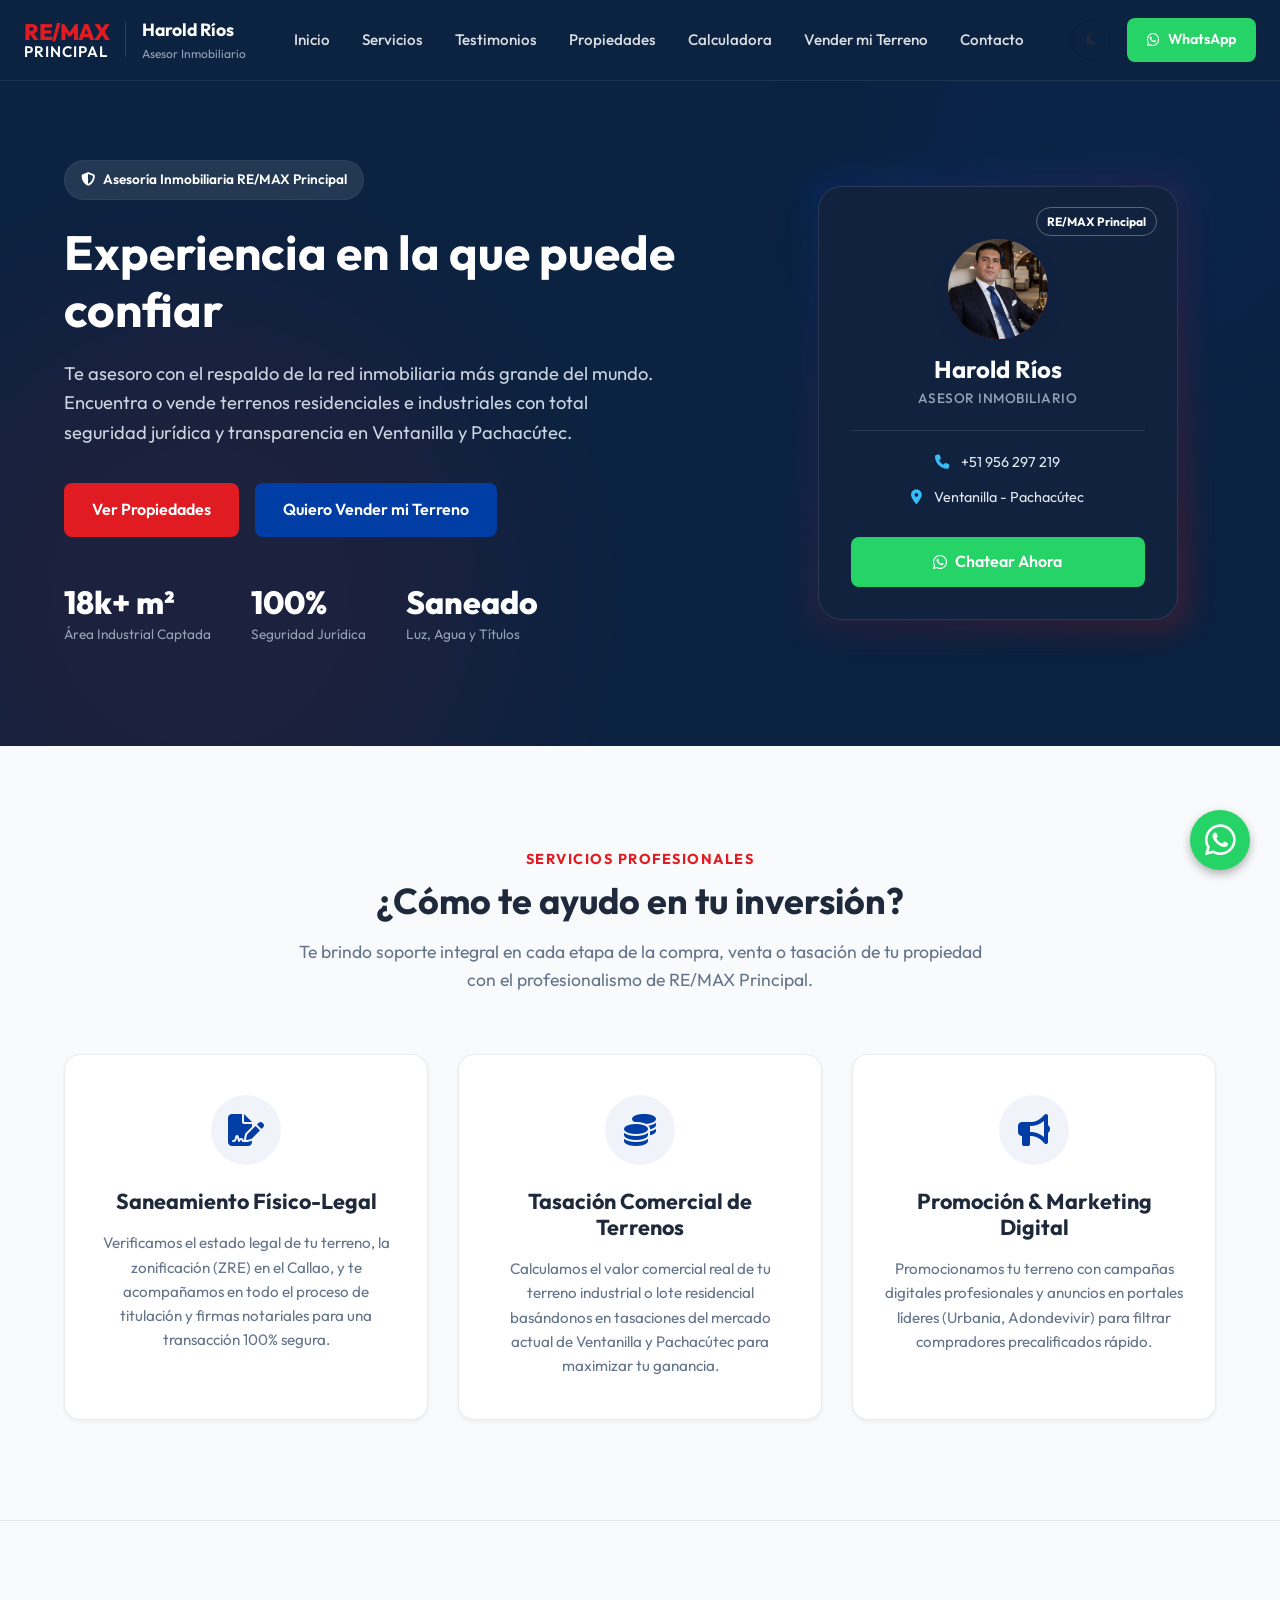
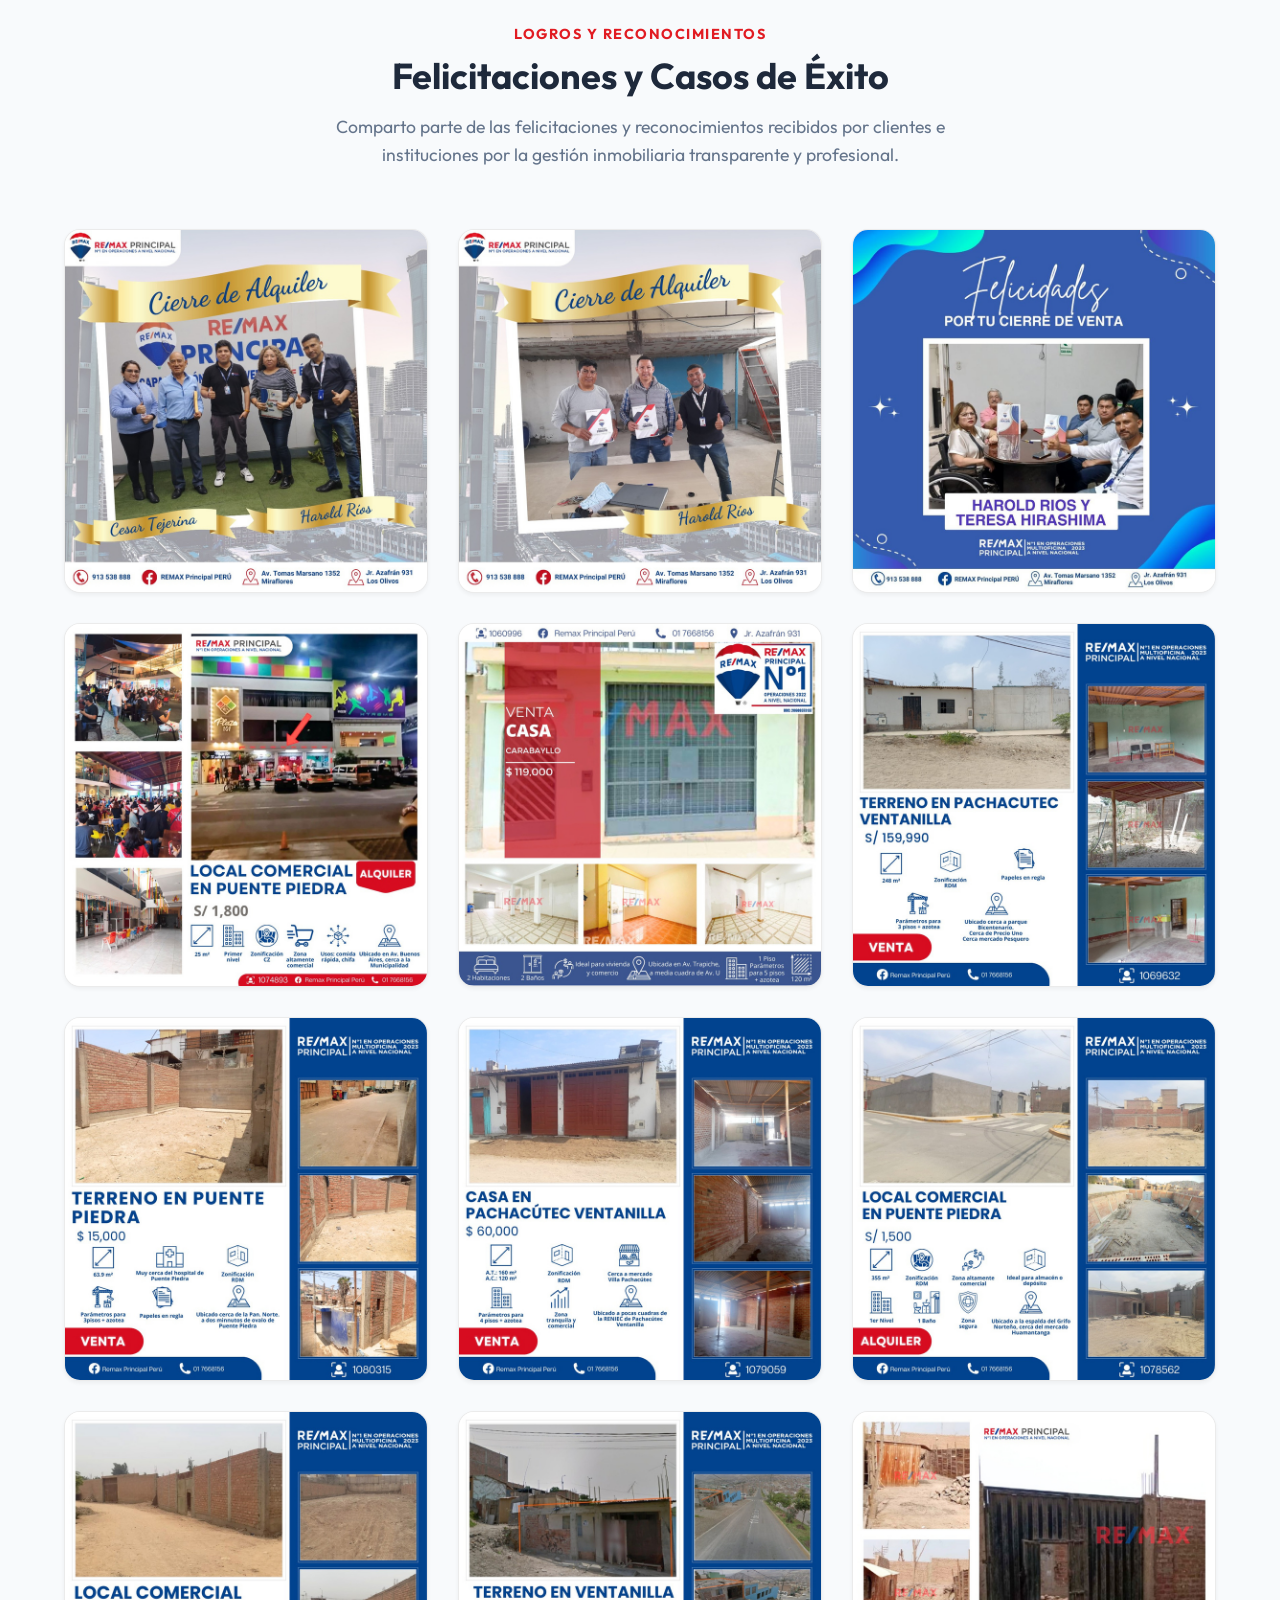
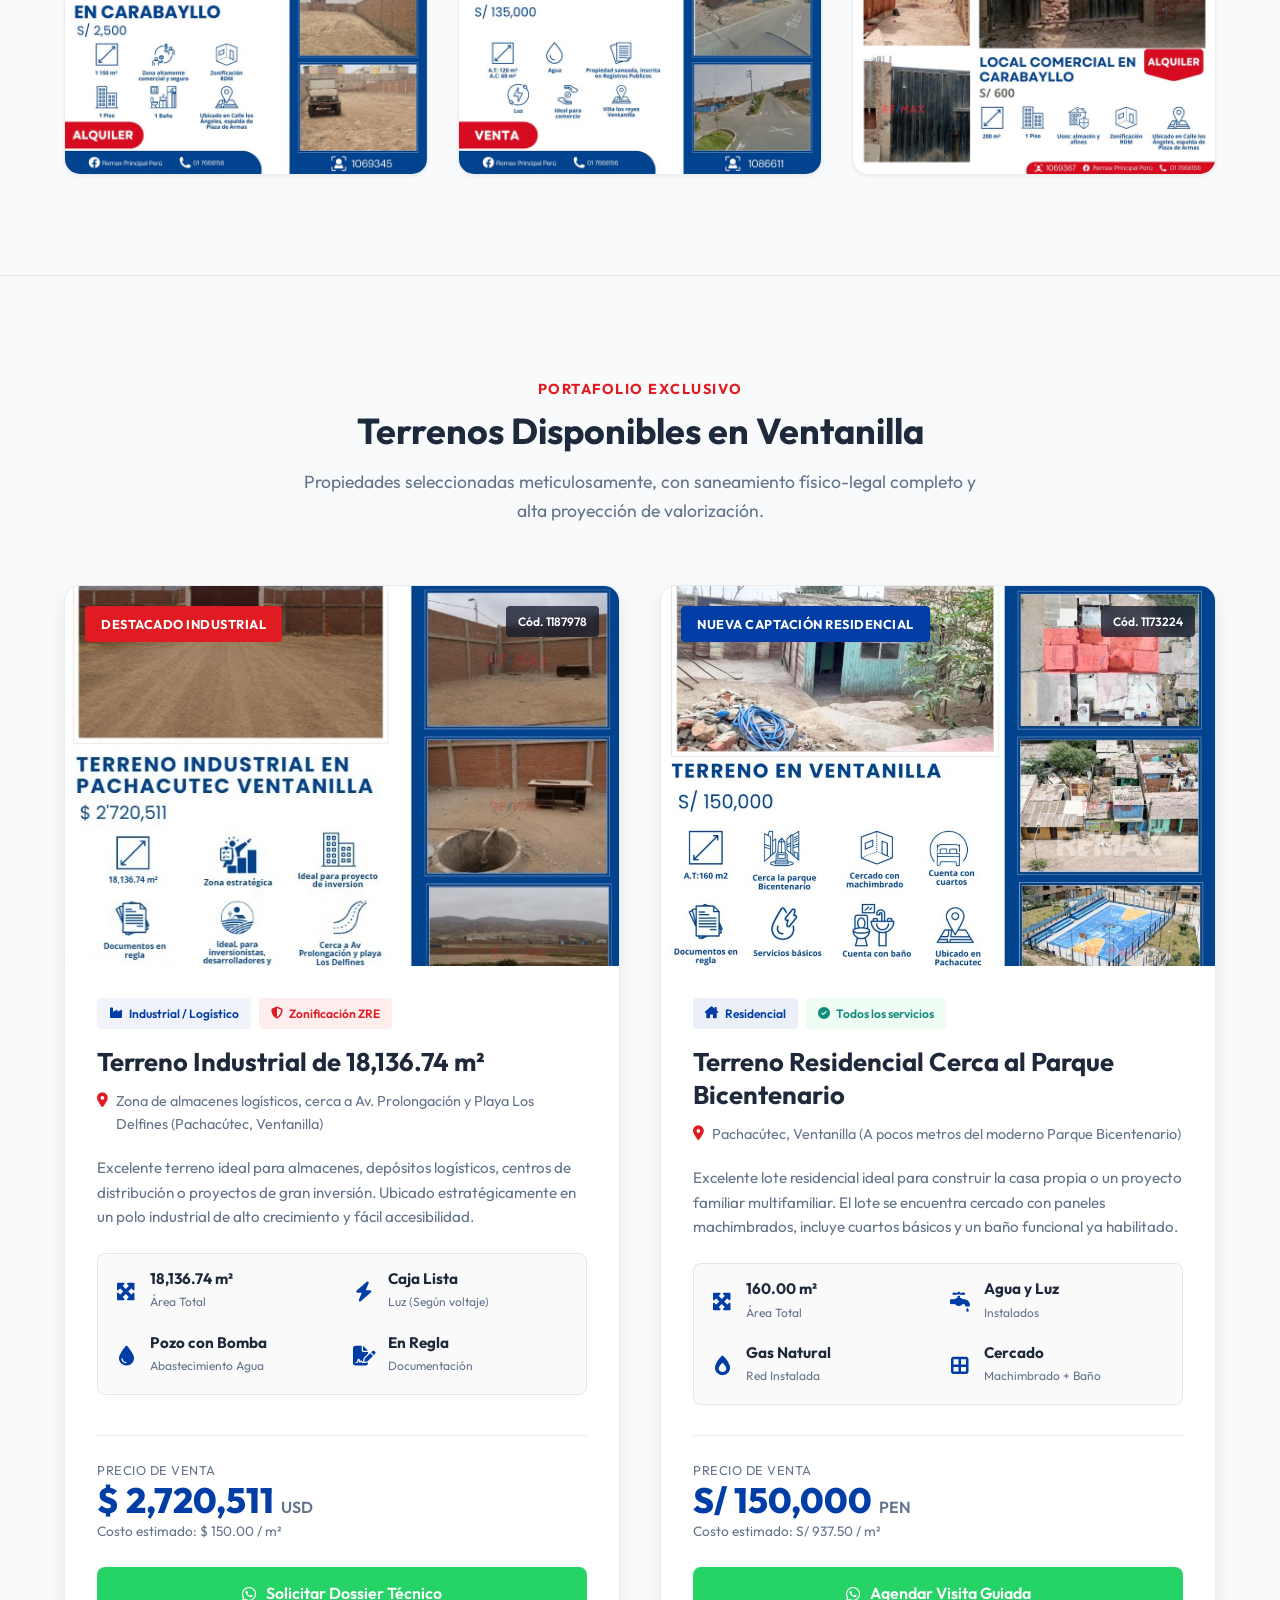
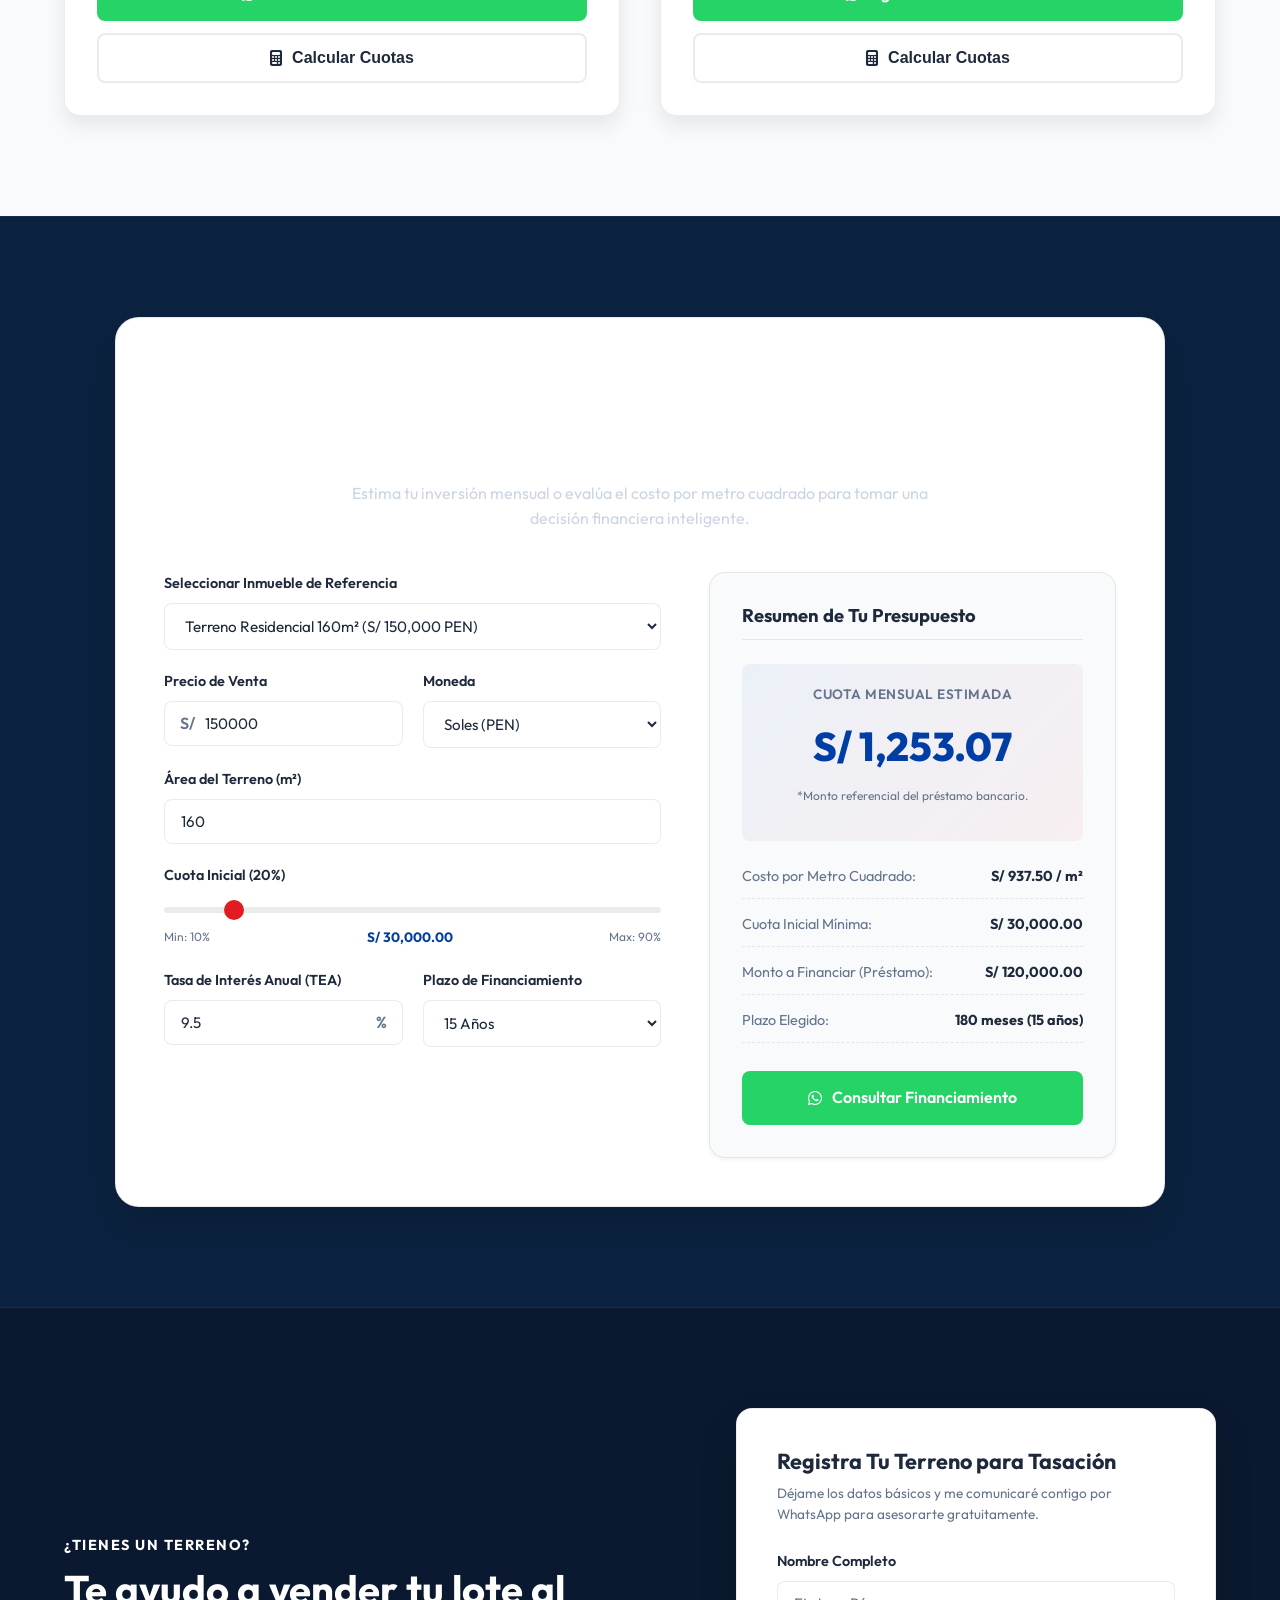
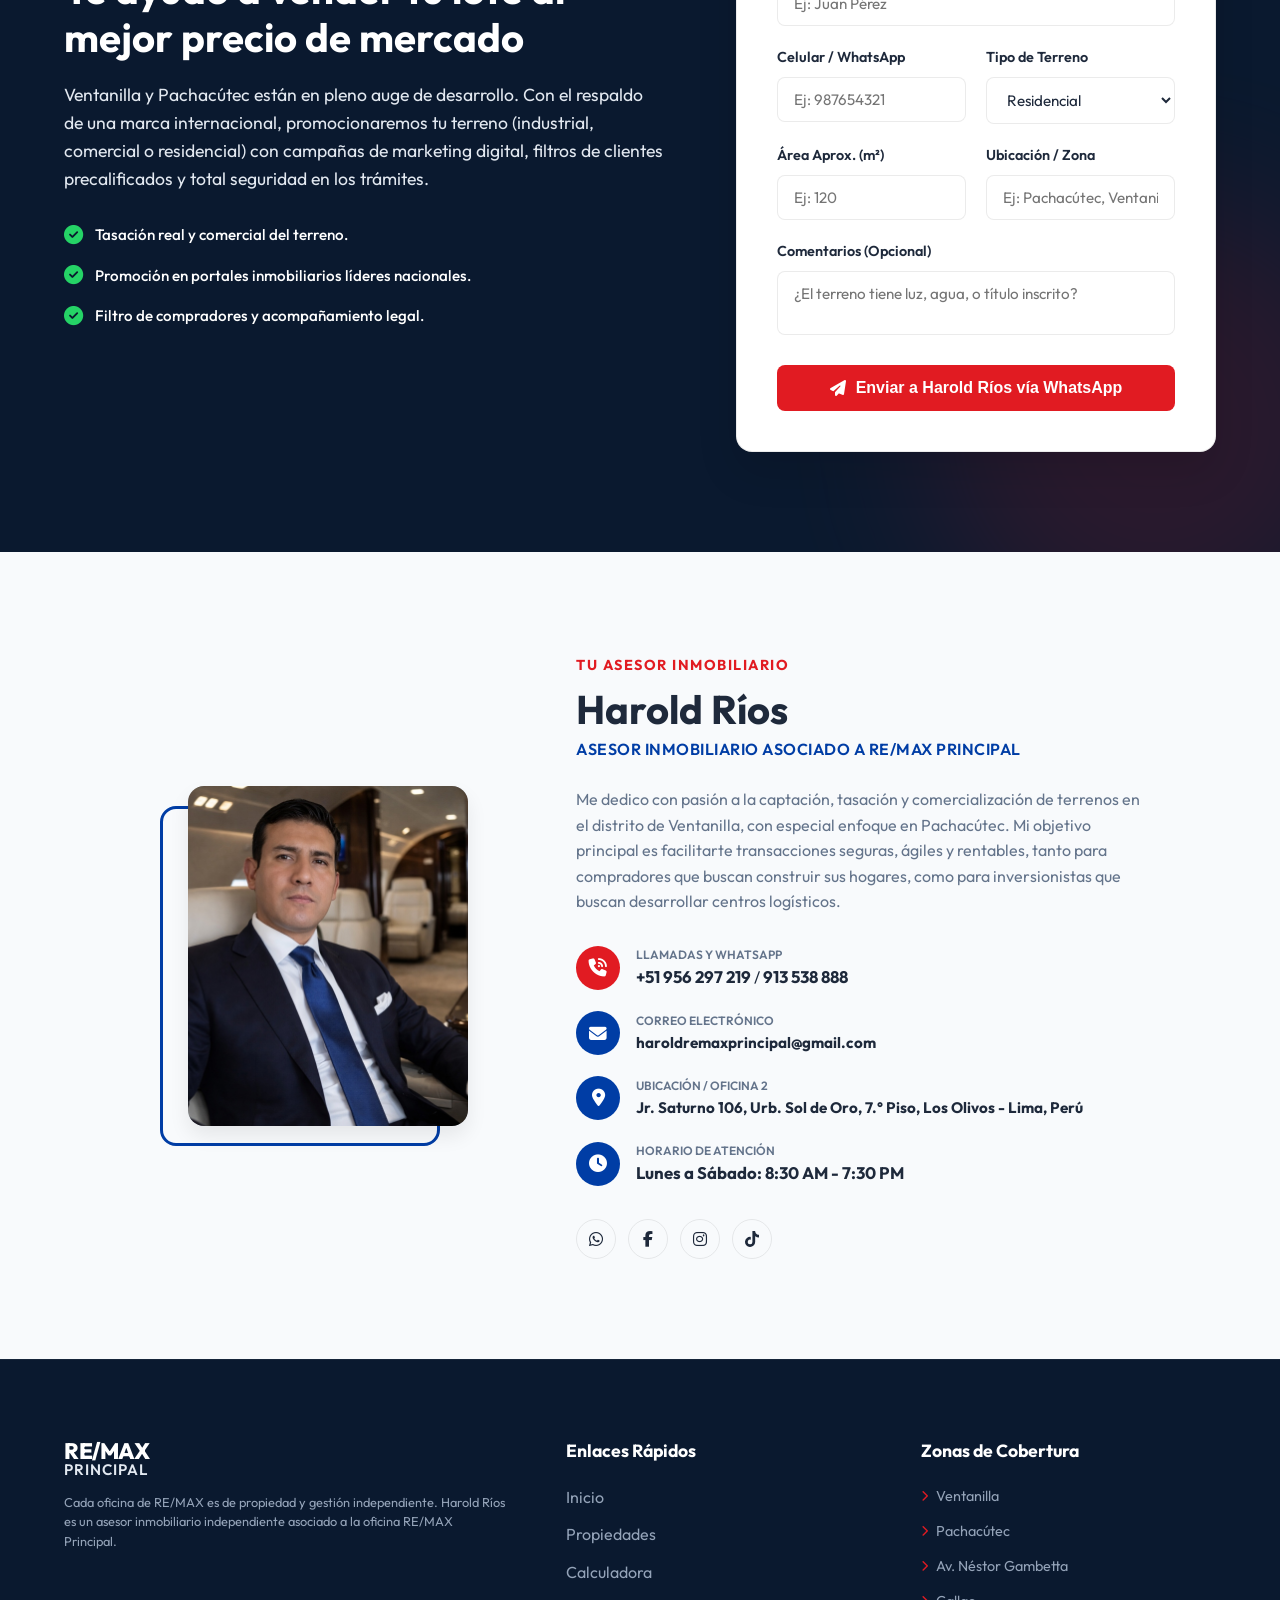
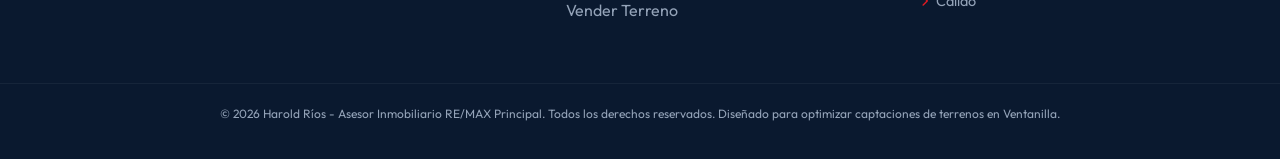
==== commit eb9b7353: "Add favicon link to index.html Added a favicon link to the HTML head section." ====
--- a/index.html
+++ b/index.html
@@ -4,6 +4,7 @@
     <meta charset="UTF-8">
     <meta name="viewport" content="width=device-width, initial-scale=1.0">
     <title>Harold Ríos | Asesor Inmobiliario RE/MAX Principal - Terrenos en Ventanilla y Pachacútec</title>
+    <link rel="icon" href="/assets/canva_images/97b550148d35c604c2947fcd36e4c8d8.png" type="image/png">
     <meta name="description" content="Encuentra terrenos residenciales e industriales en Pachacútec y Ventanilla con Harold Ríos, asesor de RE/MAX Principal. Terreno industrial ZRE de 18,136m² y terreno residencial de 160m² cerca al Parque Bicentenario.">
     <meta name="keywords" content="terreno industrial ventanilla, terrenos pachacutec, remax principal, harold rios, terreno de venta ventanilla, zonificacion zre callao, parque bicentenario ventanilla, lotes pachacutec">
     <meta name="author" content="Harold Ríos - RE/MAX Principal">
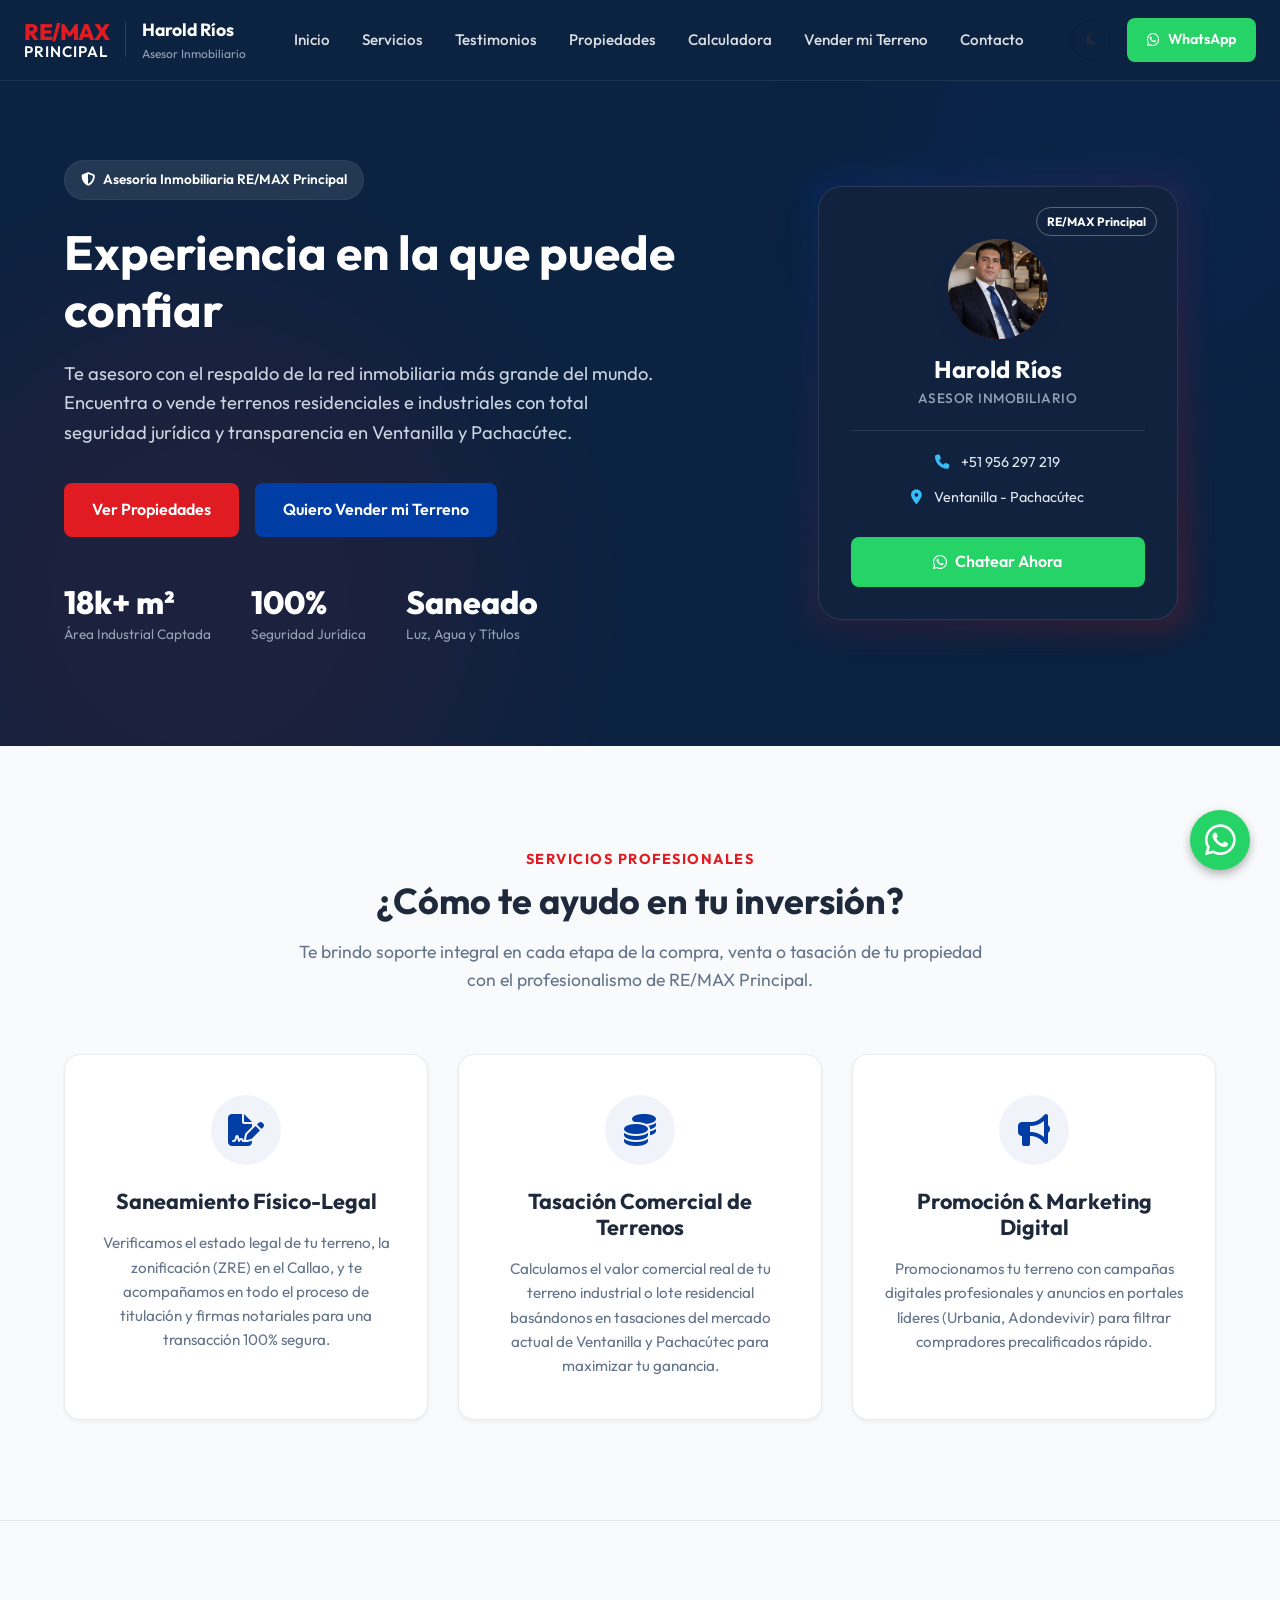
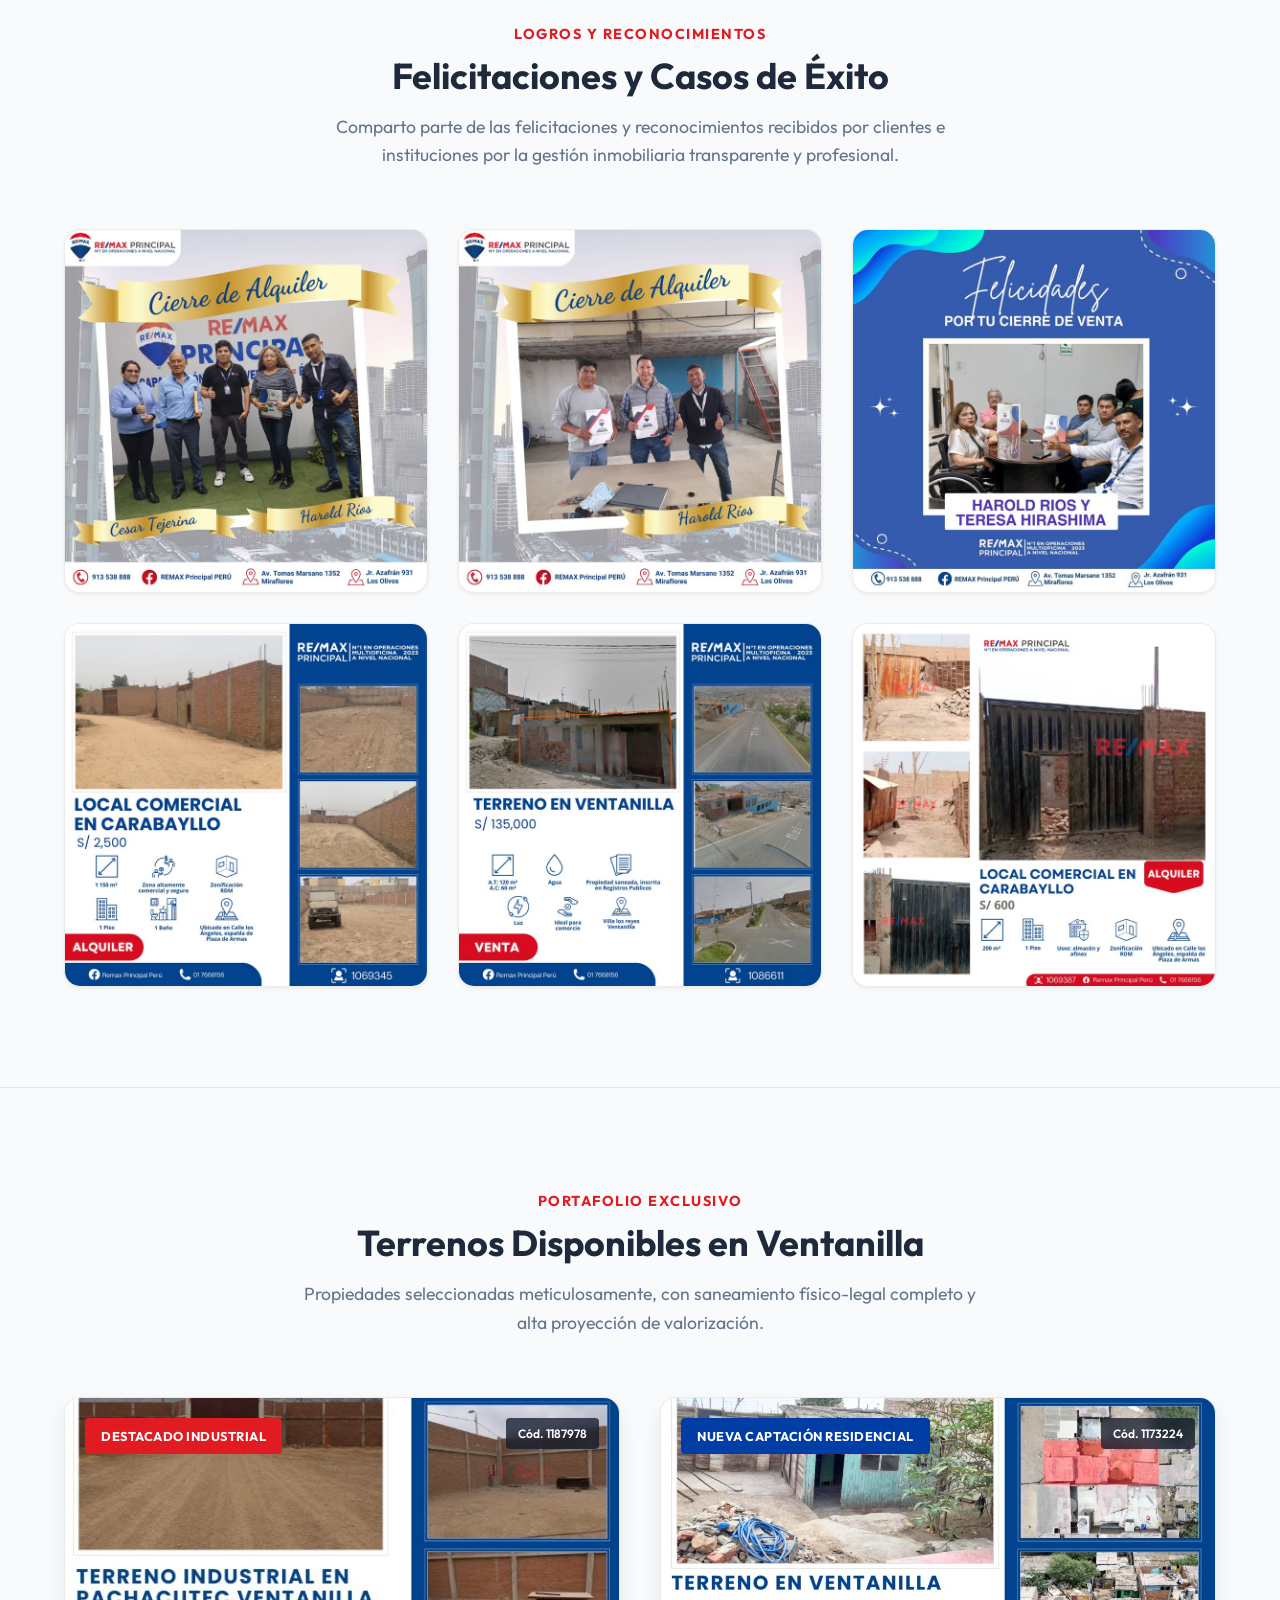
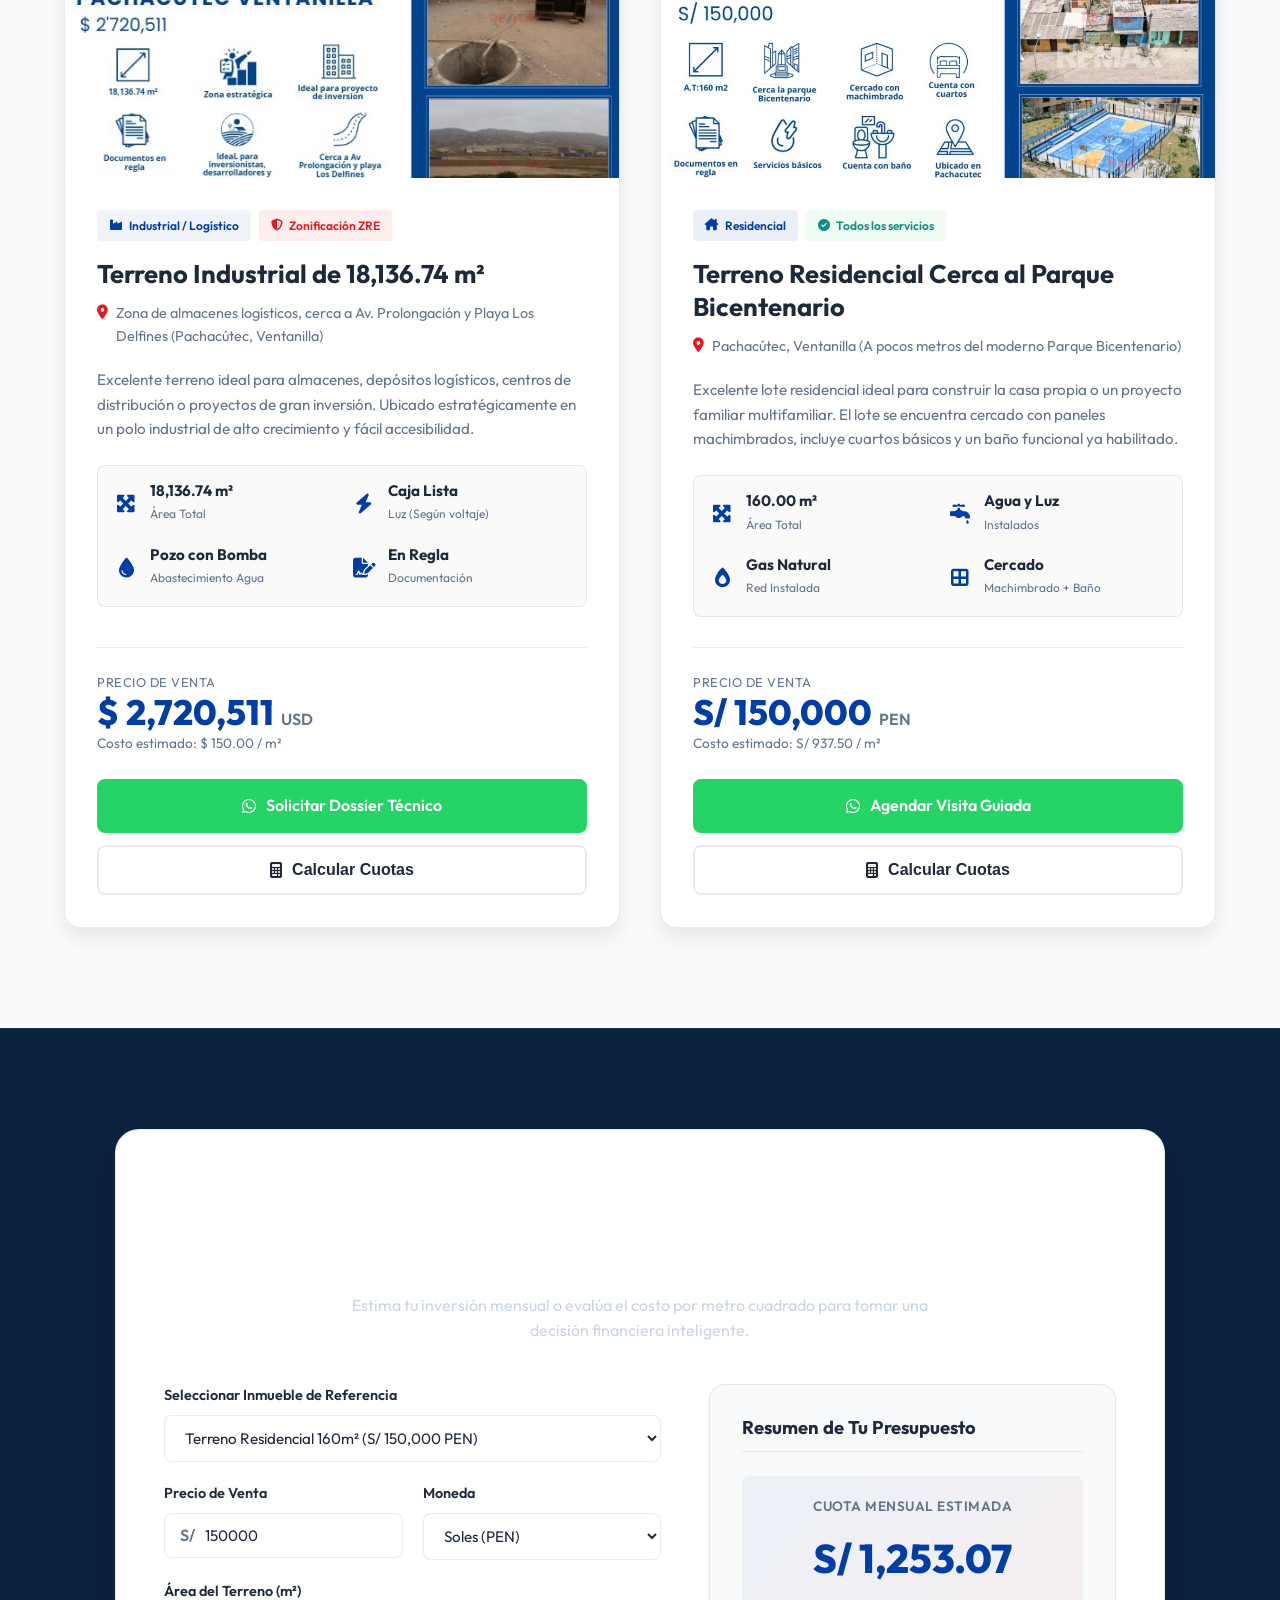
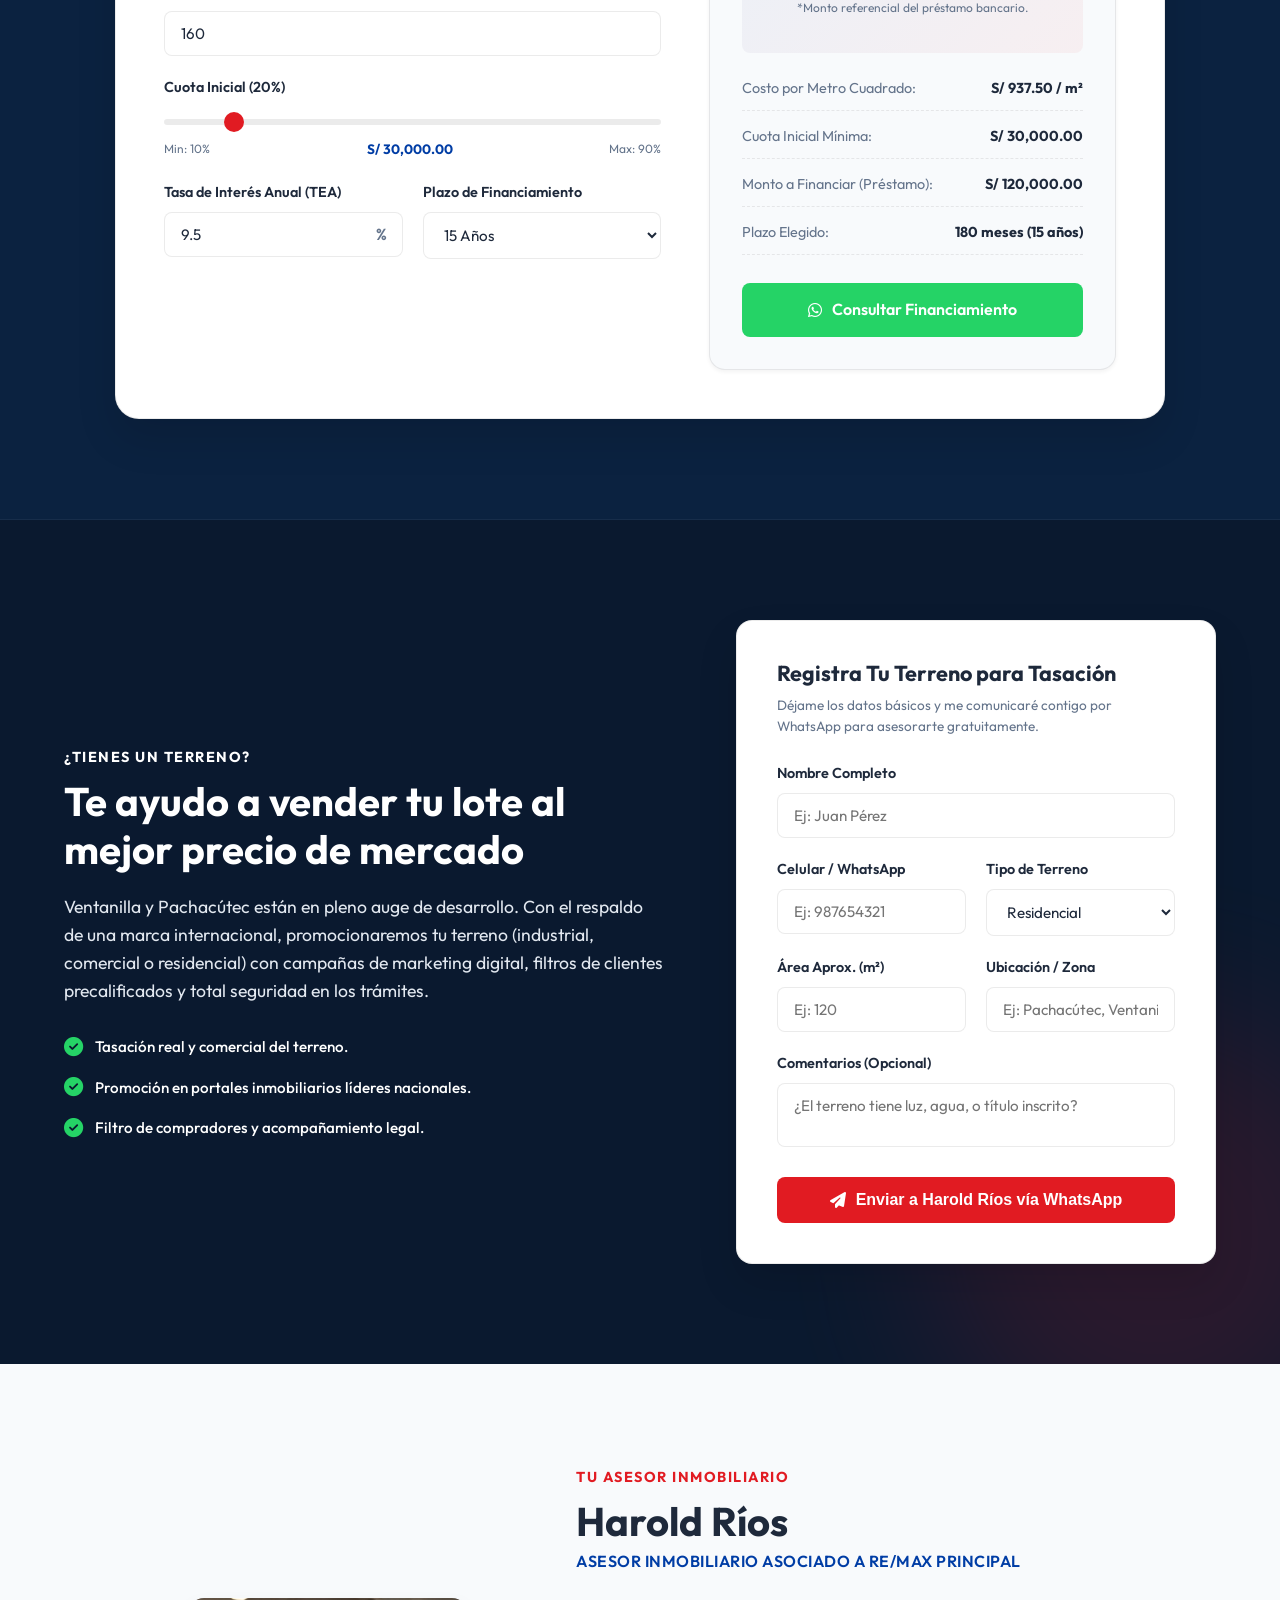
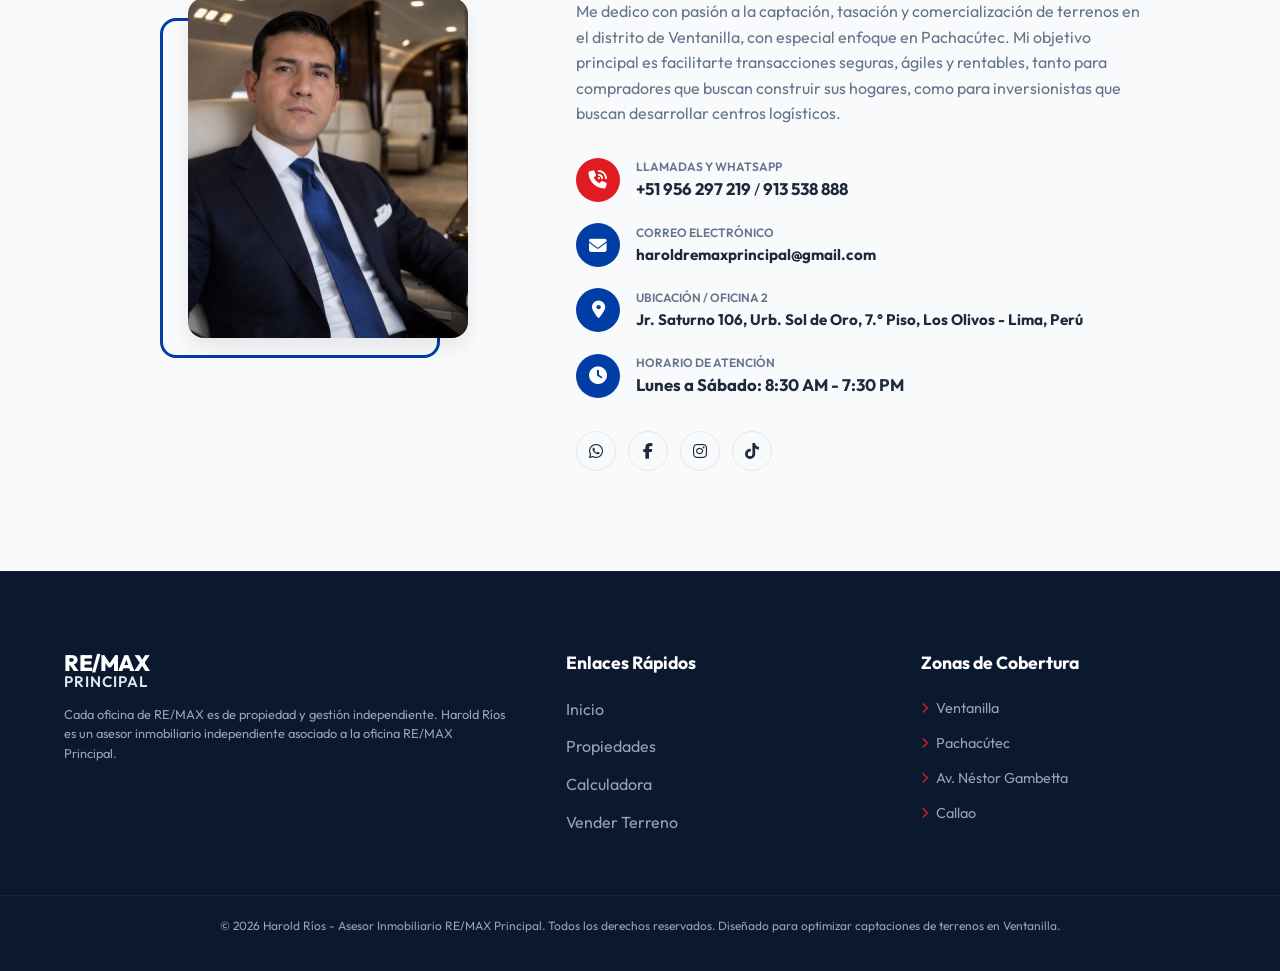
==== commit 910398ec: "Remove testimonial images from index.html Removed multiple testimonial images from the HTML." ====
--- a/index.html
+++ b/index.html
@@ -4,7 +4,7 @@
     <meta charset="UTF-8">
     <meta name="viewport" content="width=device-width, initial-scale=1.0">
     <title>Harold Ríos | Asesor Inmobiliario RE/MAX Principal - Terrenos en Ventanilla y Pachacútec</title>
-    <link rel="icon" href="/assets/canva_images/97b550148d35c604c2947fcd36e4c8d8.png" type="image/png">
+    <link rel="icon" href="assets/canva_images/97b550148d35c604c2947fcd36e4c8d8.png" type="image/png">
     <meta name="description" content="Encuentra terrenos residenciales e industriales en Pachacútec y Ventanilla con Harold Ríos, asesor de RE/MAX Principal. Terreno industrial ZRE de 18,136m² y terreno residencial de 160m² cerca al Parque Bicentenario.">
     <meta name="keywords" content="terreno industrial ventanilla, terrenos pachacutec, remax principal, harold rios, terreno de venta ventanilla, zonificacion zre callao, parque bicentenario ventanilla, lotes pachacutec">
     <meta name="author" content="Harold Ríos - RE/MAX Principal">
@@ -184,24 +184,6 @@
                     <img src="assets/canva_images/e2a4b720f65c98b301e0575d05603cab.jpg" alt="Caso de éxito inmobiliario" class="testimonio-img" loading="lazy">
                 </div>
                 <div class="testimonio-item">
-                    <img src="assets/canva_images/f28c92cd681d80e1e55bff7ccccf3d20.jpg" alt="Reconocimiento RE/MAX" class="testimonio-img" loading="lazy">
-                </div>
-                <div class="testimonio-item">
-                    <img src="assets/canva_images/afcd27cced84602abacd84d185ee83e2.jpg" alt="Agradecimiento por venta de terreno" class="testimonio-img" loading="lazy">
-                </div>
-                <div class="testimonio-item">
-                    <img src="assets/canva_images/779b7fe9b44b26194f3713254cb502c3.jpg" alt="Gestión de éxito en Ventanilla" class="testimonio-img" loading="lazy">
-                </div>
-                <div class="testimonio-item">
-                    <img src="assets/canva_images/f99a49493e9858048821a4c7e92ba6c3.jpg" alt="Reconocimiento Harold Ríos" class="testimonio-img" loading="lazy">
-                </div>
-                <div class="testimonio-item">
-                    <img src="assets/canva_images/1dd7d99909d51d2d723bff2b7cb9de45.jpg" alt="Testimonio de cliente RE/MAX" class="testimonio-img" loading="lazy">
-                </div>
-                <div class="testimonio-item">
-                    <img src="assets/canva_images/49b700cdaa40d4957b6761fee810019a.jpg" alt="Felicitación por gestión inmobiliaria" class="testimonio-img" loading="lazy">
-                </div>
-                <div class="testimonio-item">
                     <img src="assets/canva_images/c4405738502b0c4847321b790c7771bd.jpg" alt="Logro RE/MAX Principal" class="testimonio-img" loading="lazy">
                 </div>
                 <div class="testimonio-item">
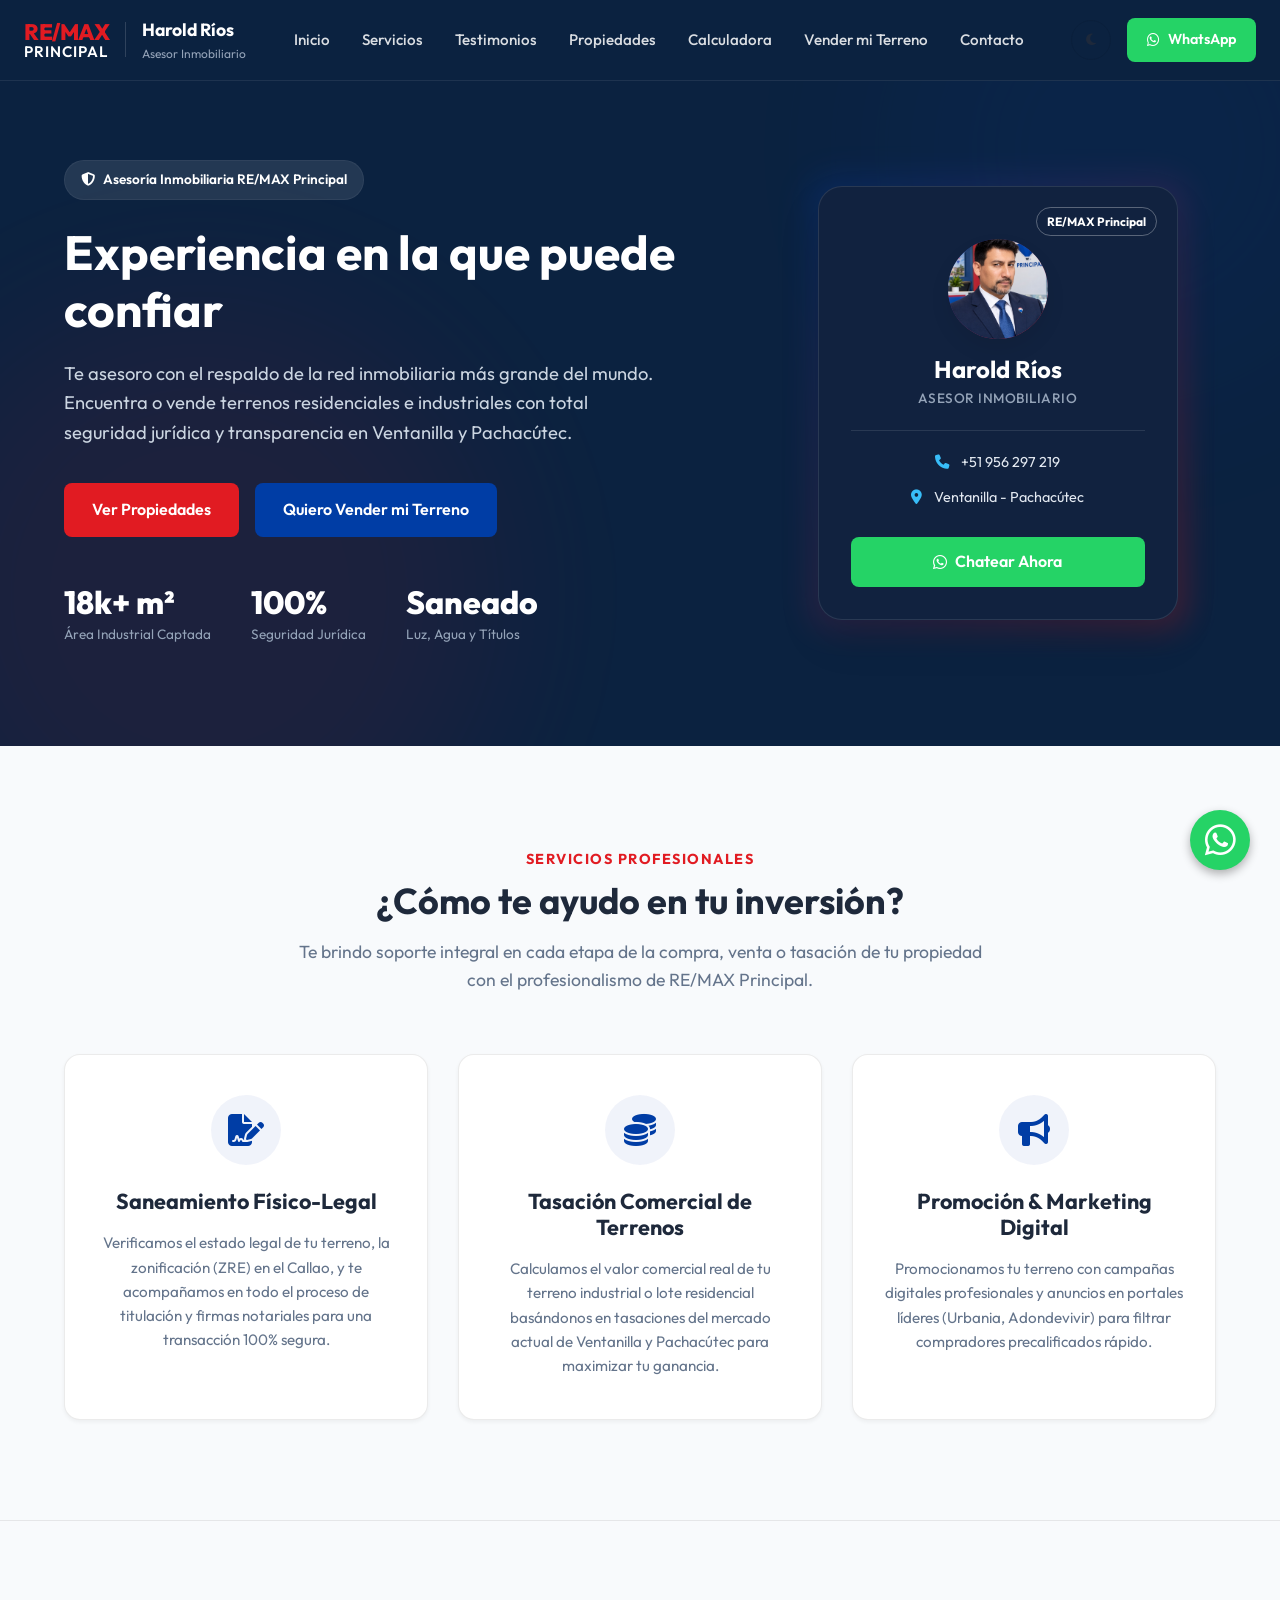
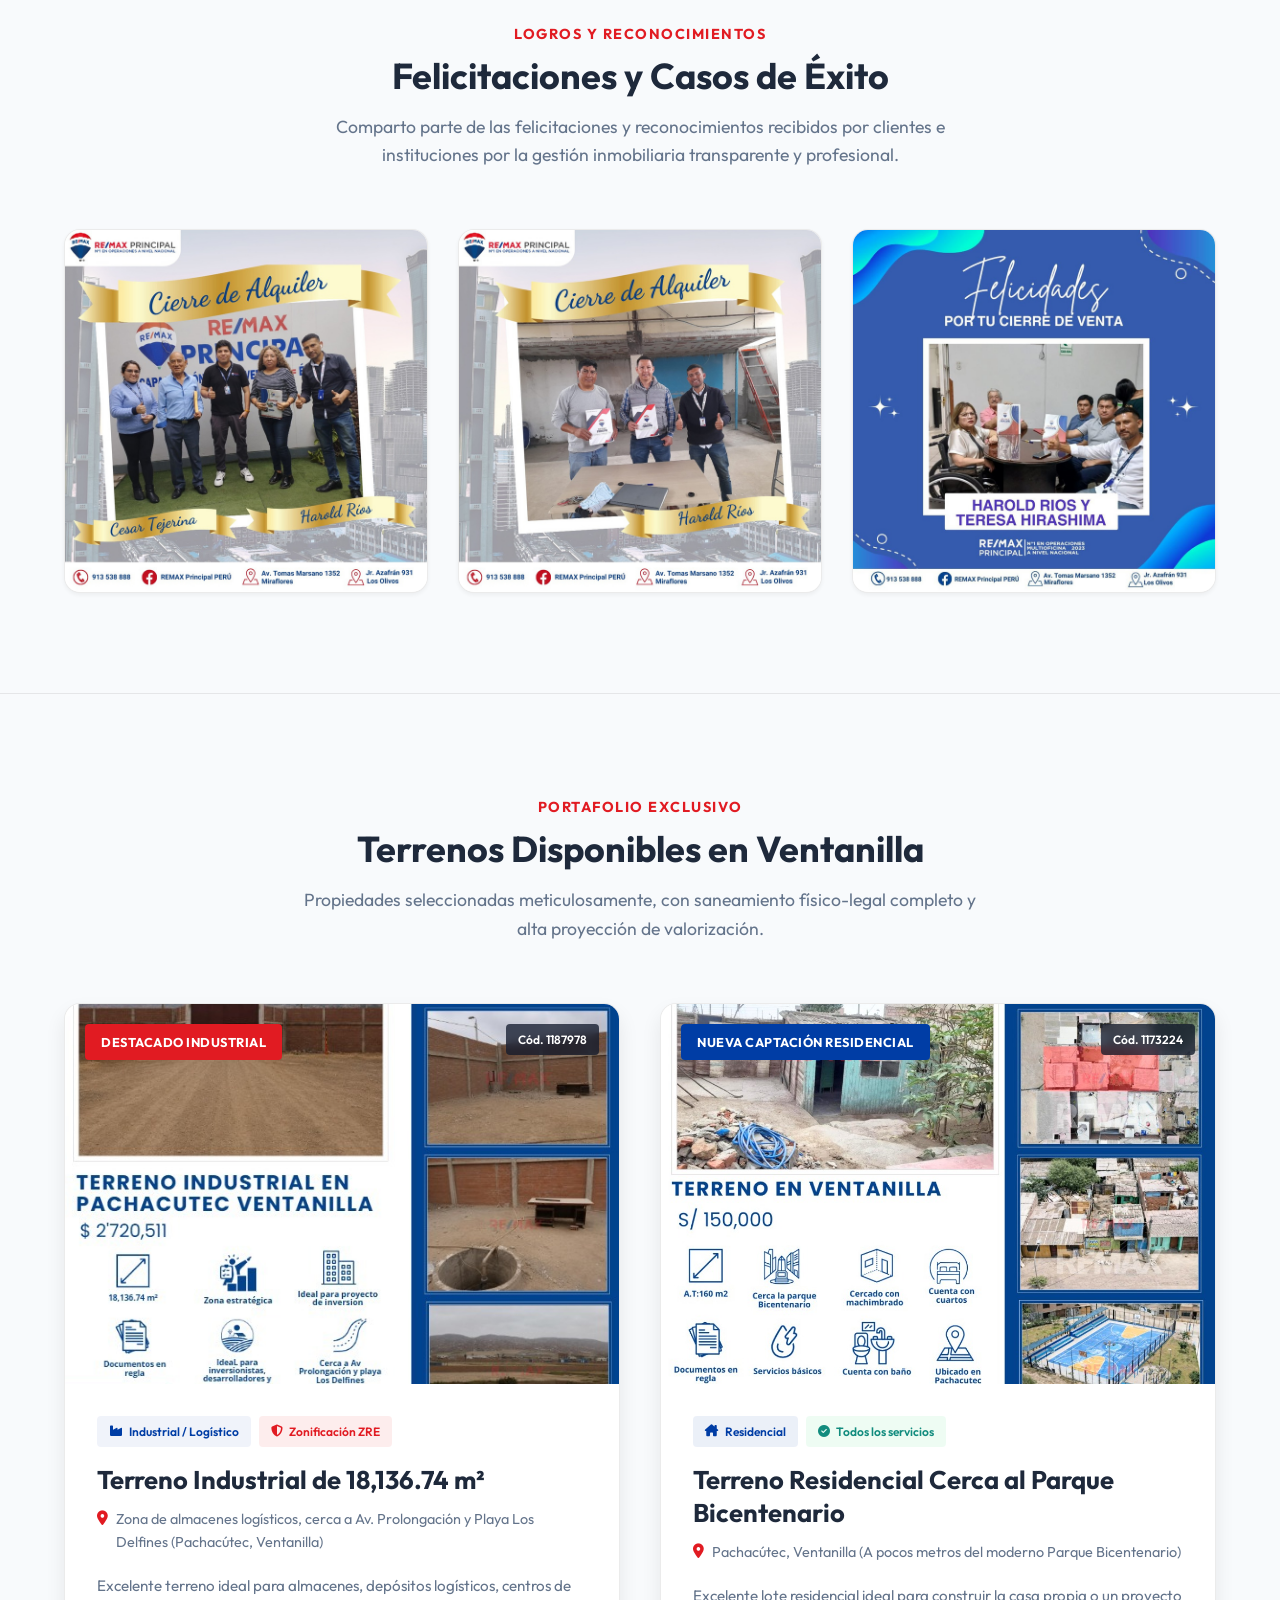
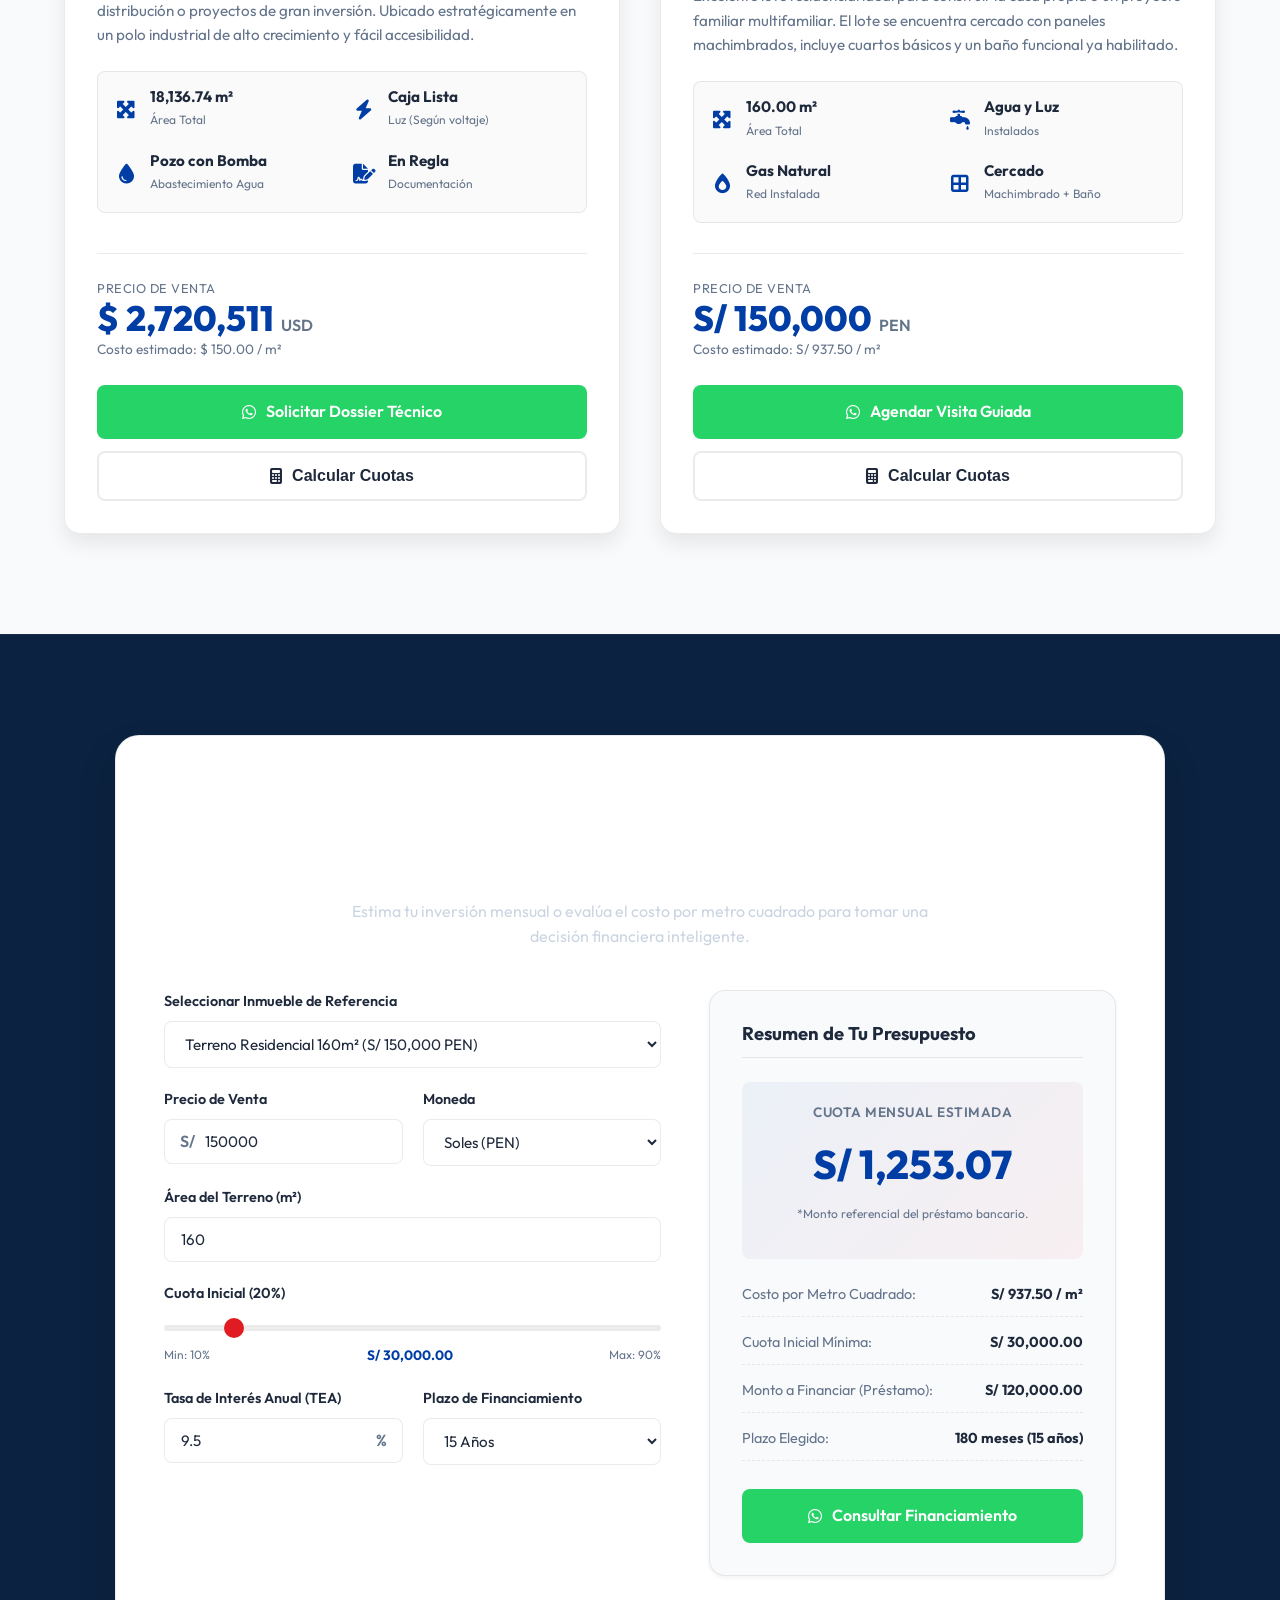
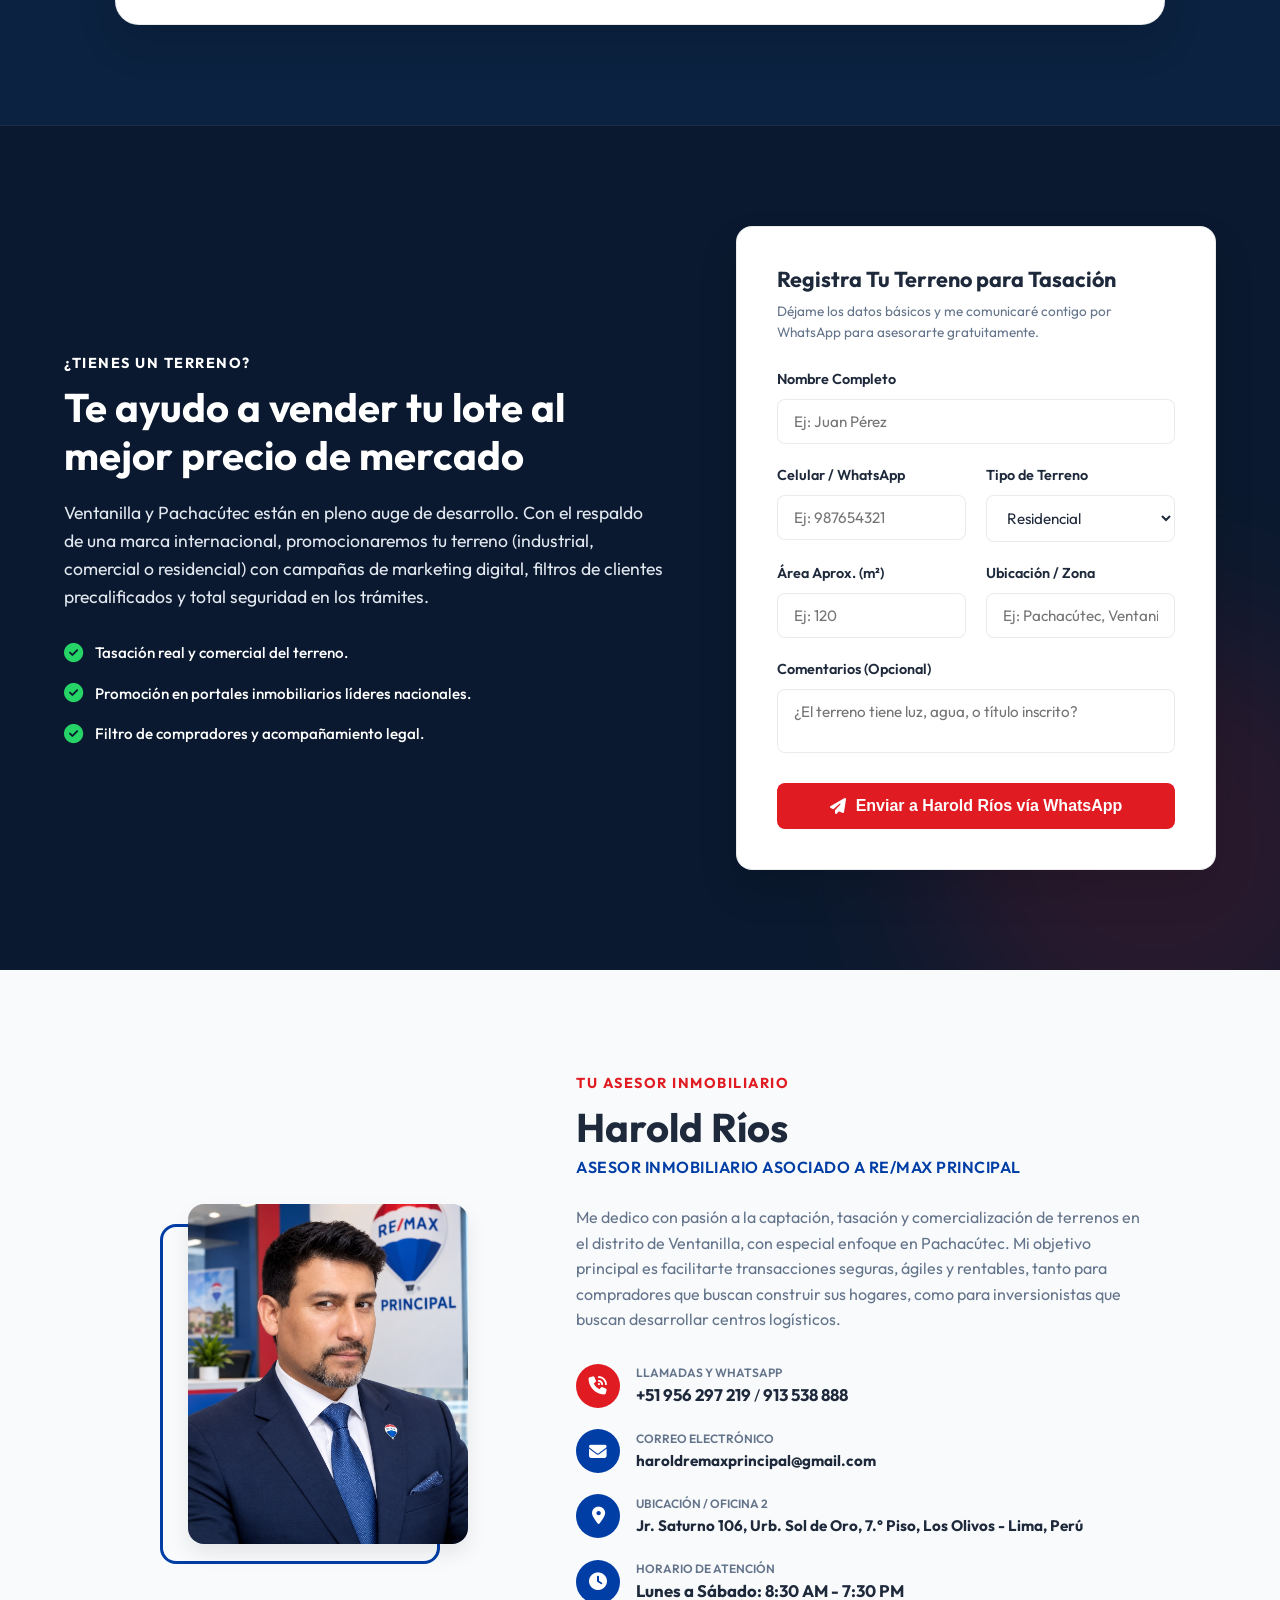
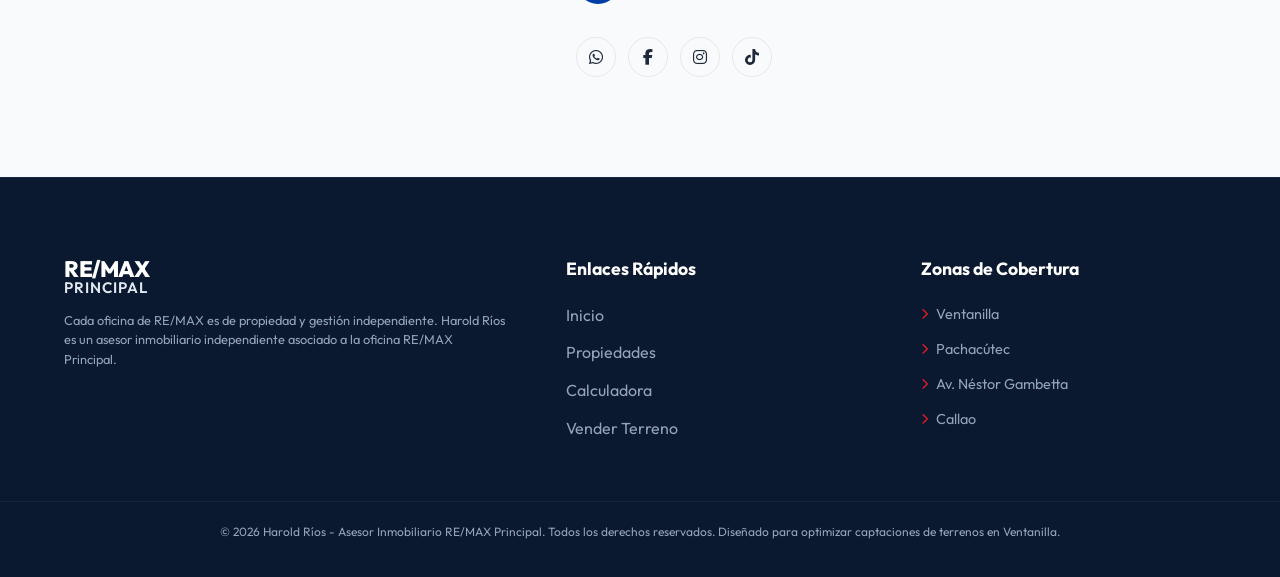
==== commit 7dcb6c26: "Remove testimonial images from index.html Removed multiple testimonial images from the HTML." ====
--- a/index.html
+++ b/index.html
@@ -183,15 +183,6 @@
                 <div class="testimonio-item">
                     <img src="assets/canva_images/e2a4b720f65c98b301e0575d05603cab.jpg" alt="Caso de éxito inmobiliario" class="testimonio-img" loading="lazy">
                 </div>
-                <div class="testimonio-item">
-                    <img src="assets/canva_images/c4405738502b0c4847321b790c7771bd.jpg" alt="Logro RE/MAX Principal" class="testimonio-img" loading="lazy">
-                </div>
-                <div class="testimonio-item">
-                    <img src="assets/canva_images/3b058a431e64cdf858fdc07ba40b3d8c.jpg" alt="Reconocimiento por ventas" class="testimonio-img" loading="lazy">
-                </div>
-                <div class="testimonio-item">
-                    <img src="assets/canva_images/14908b3bed6a618e11d98c1af3766bea.jpg" alt="Diploma de felicitación" class="testimonio-img" loading="lazy">
-                </div>
             </div>
         </div>
     </section>
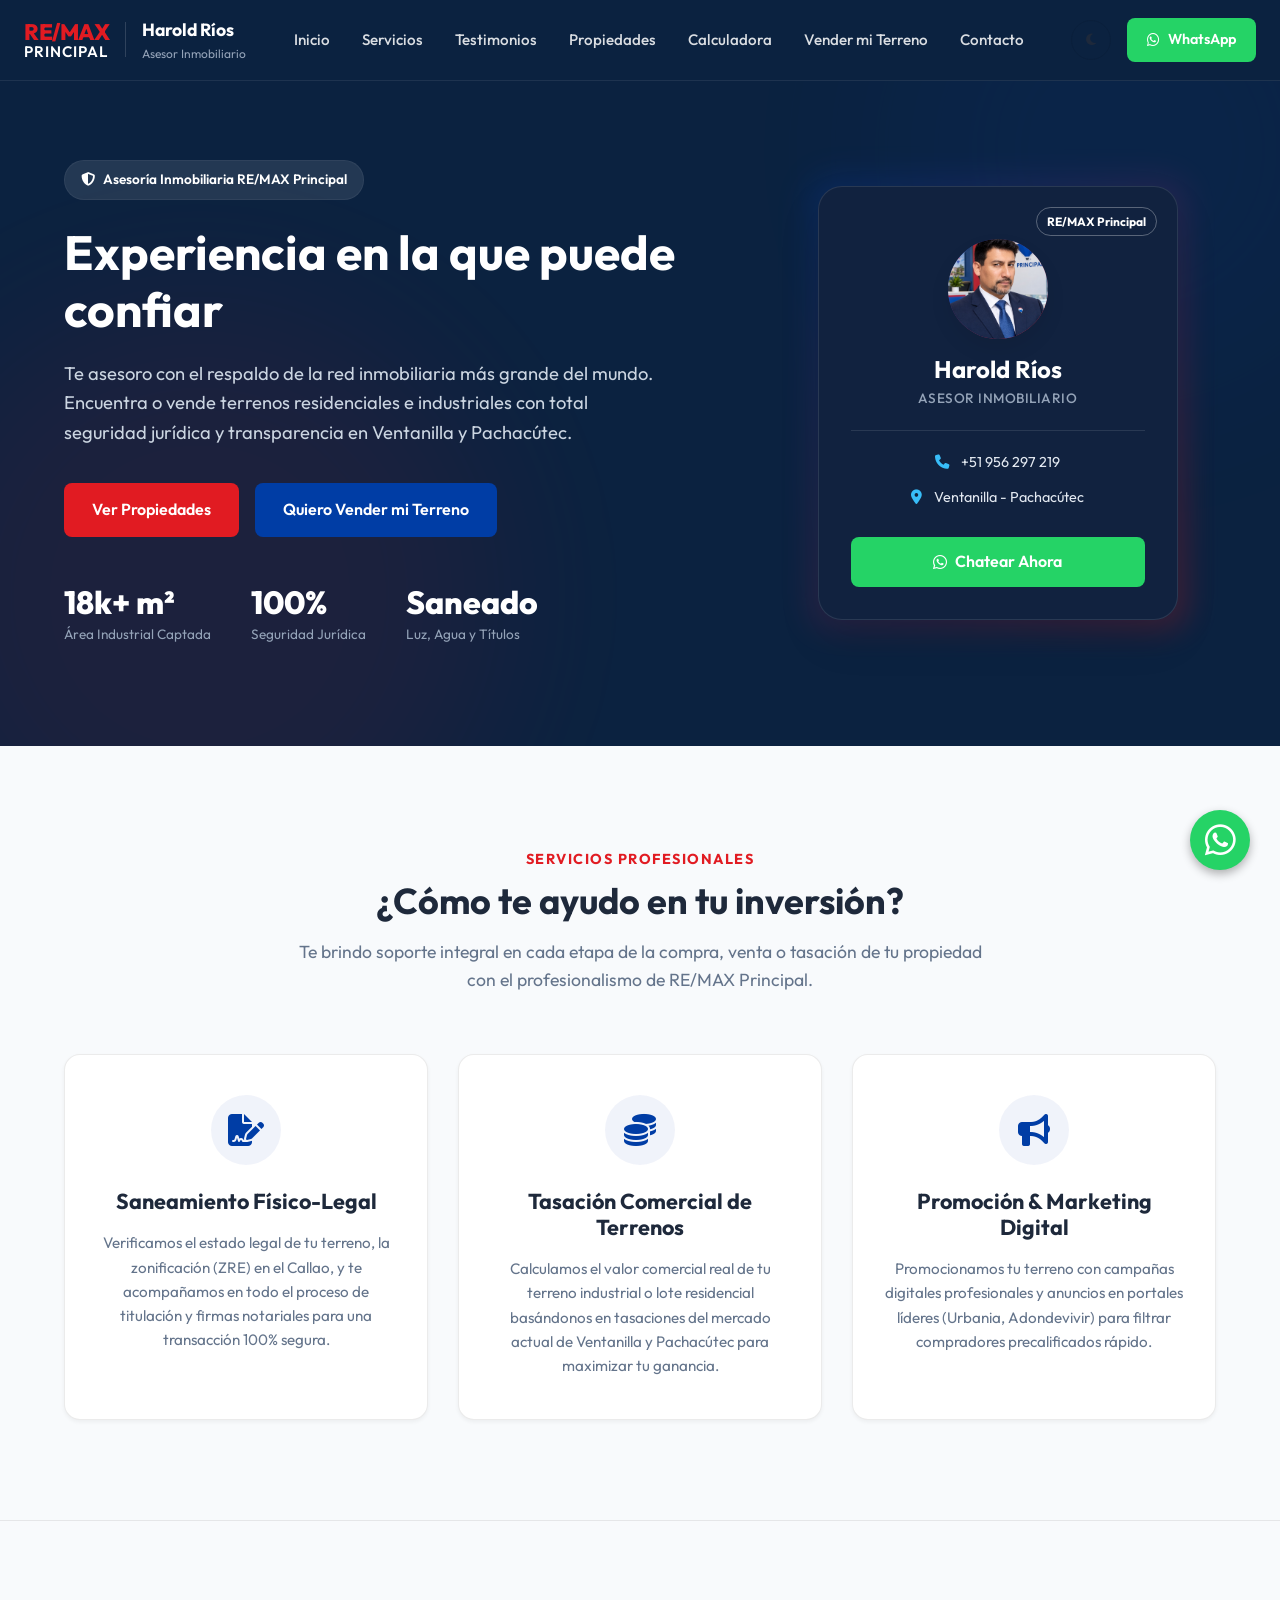
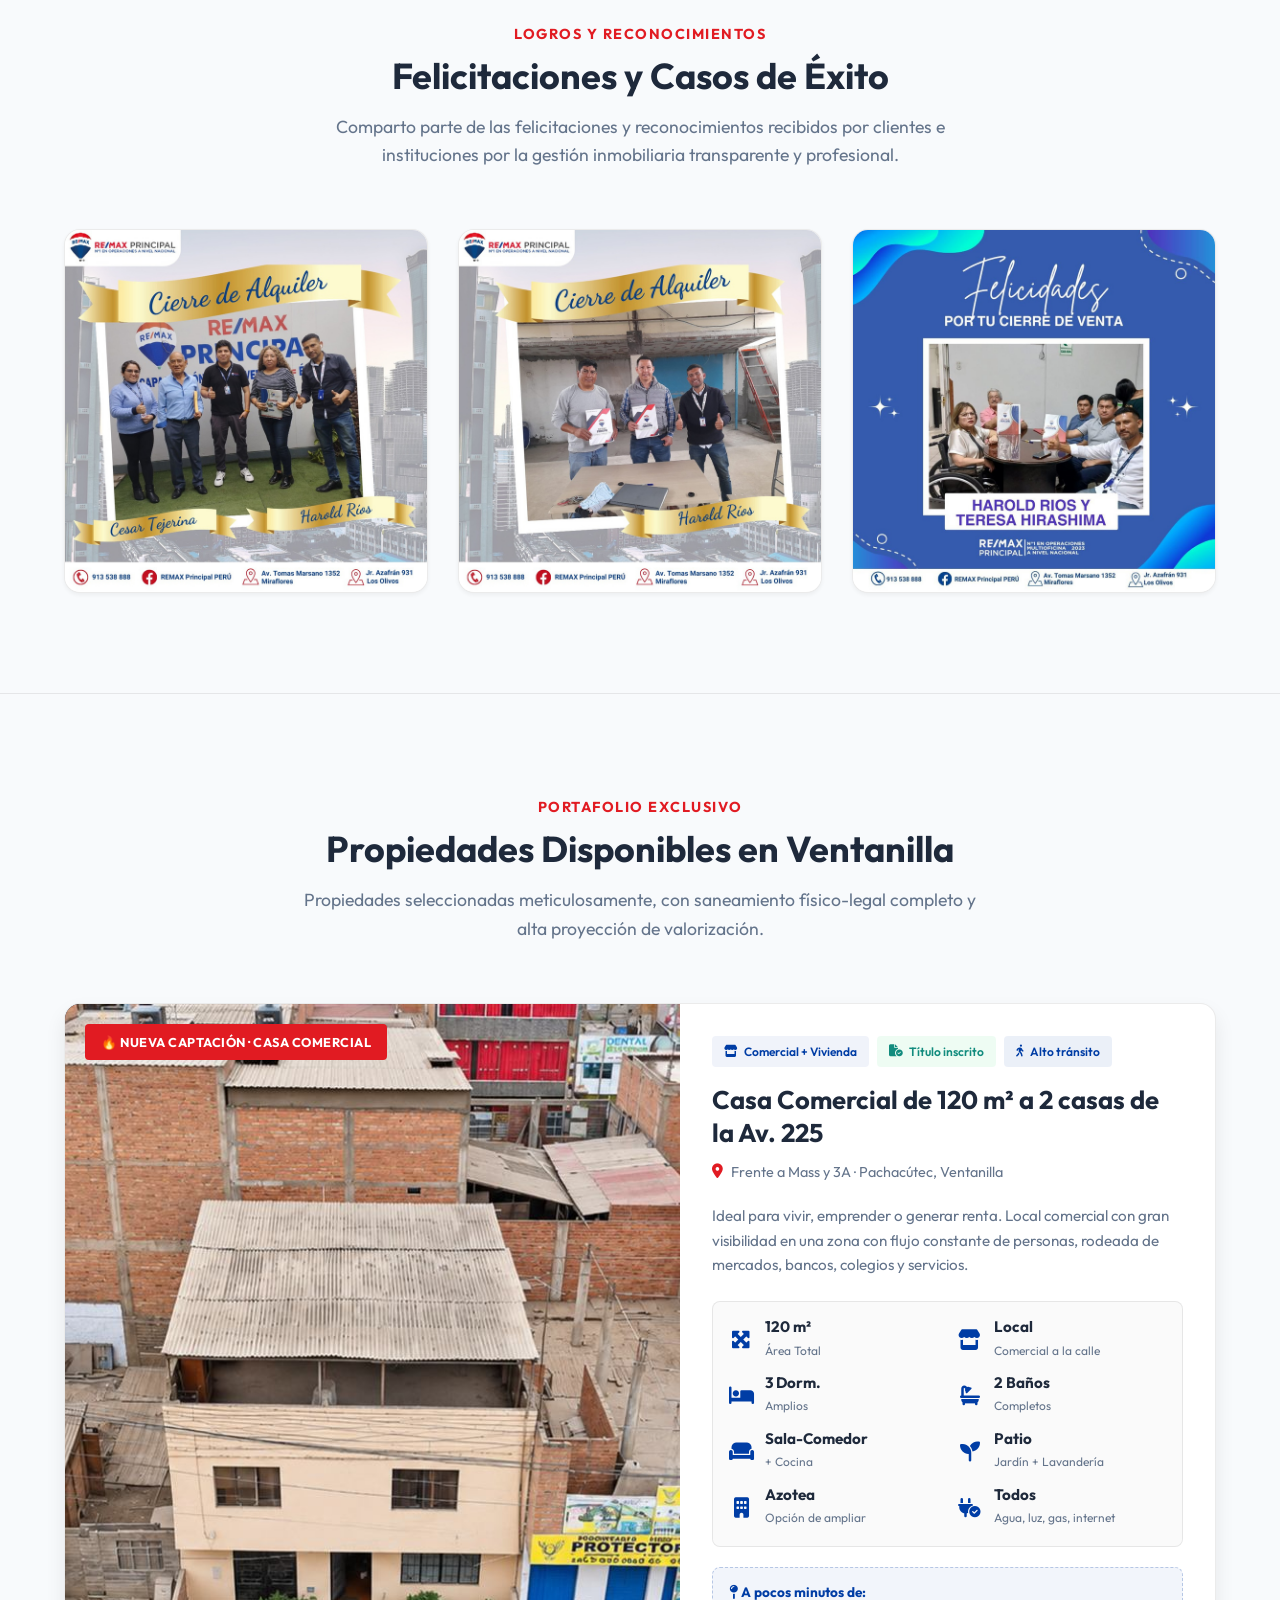
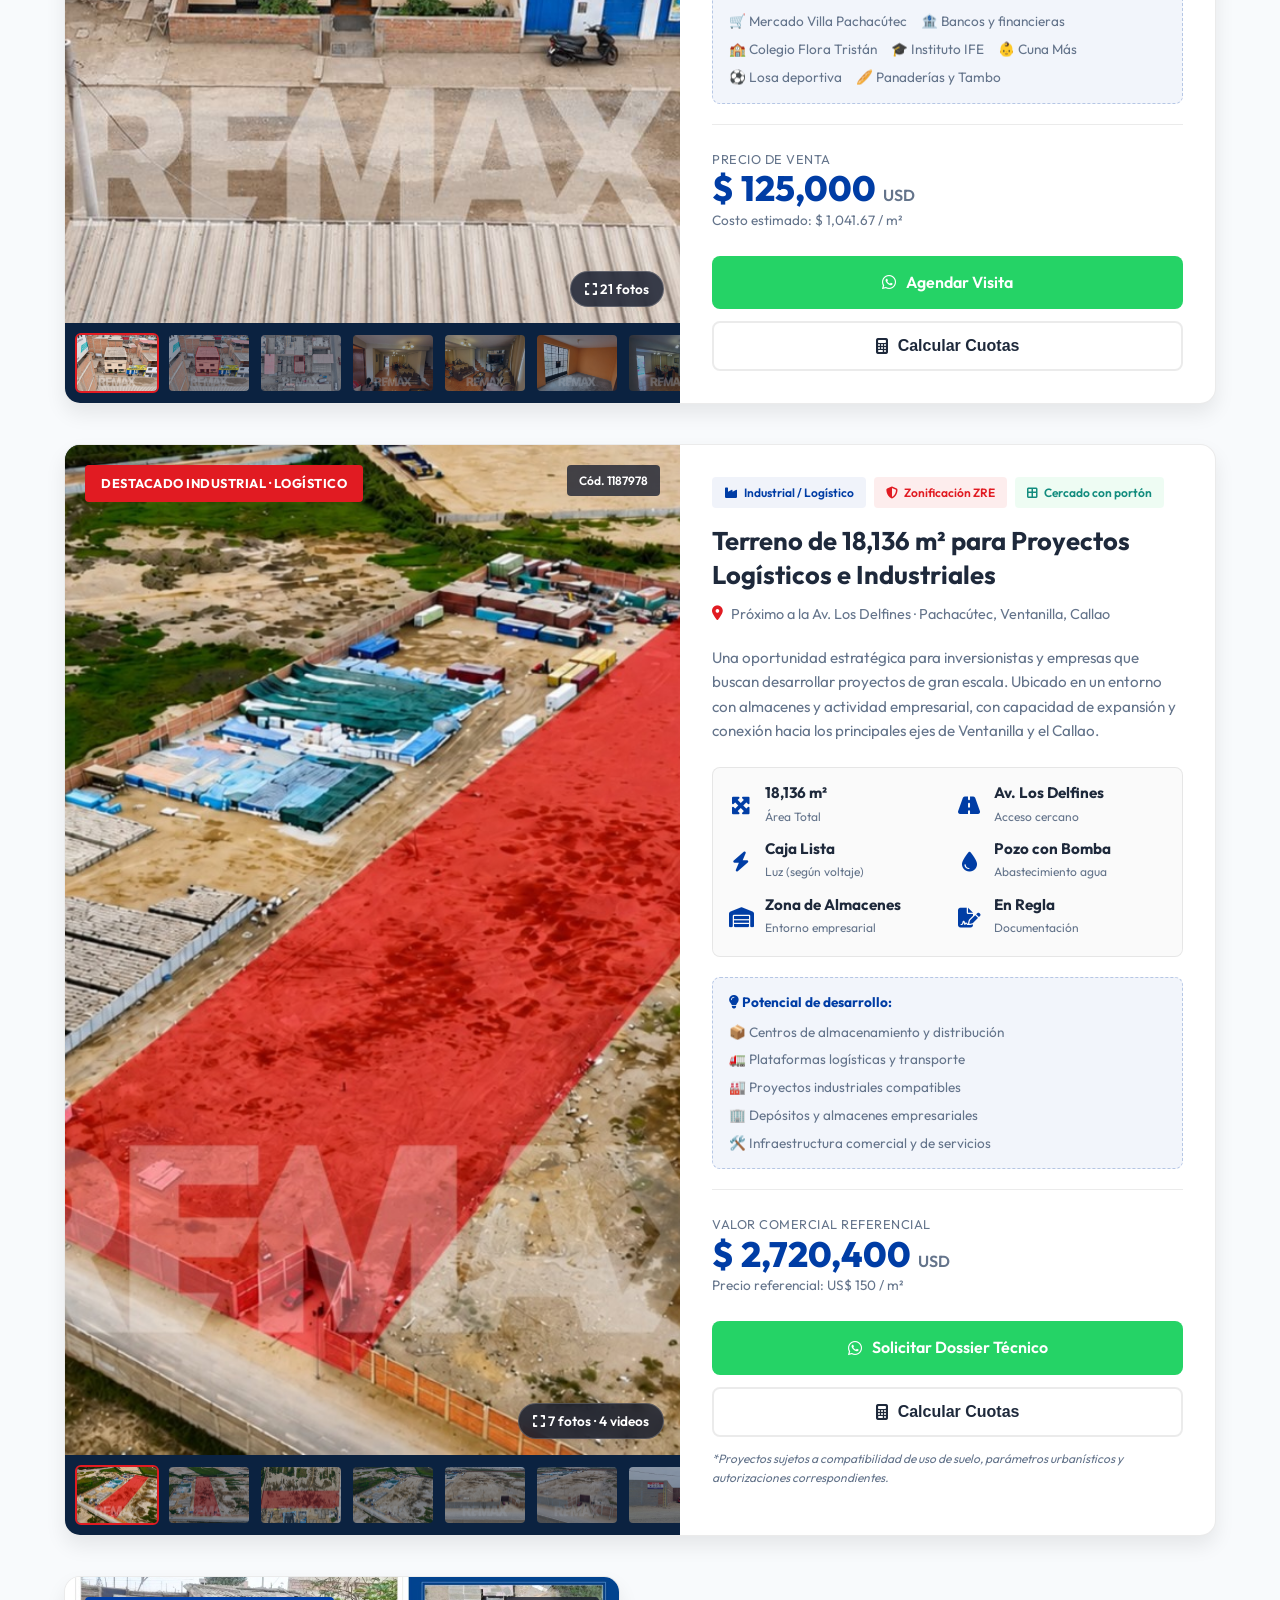
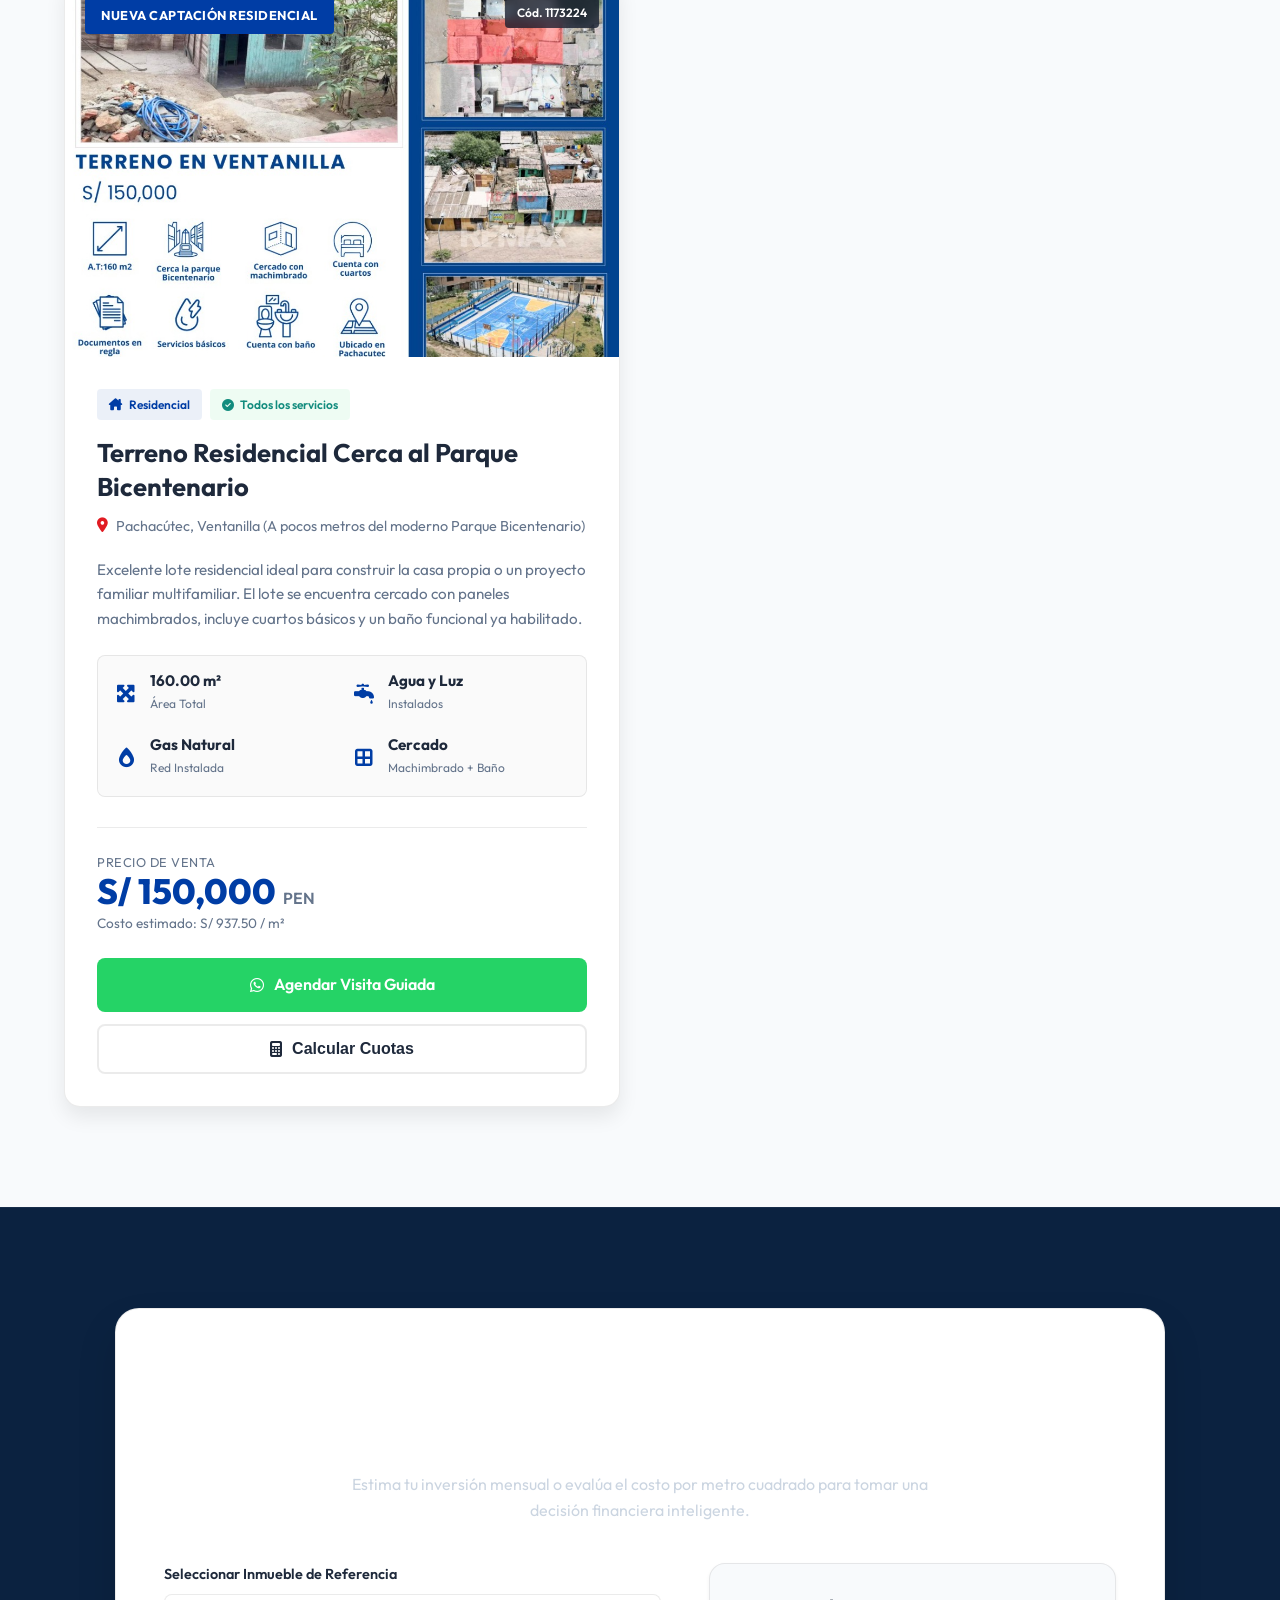
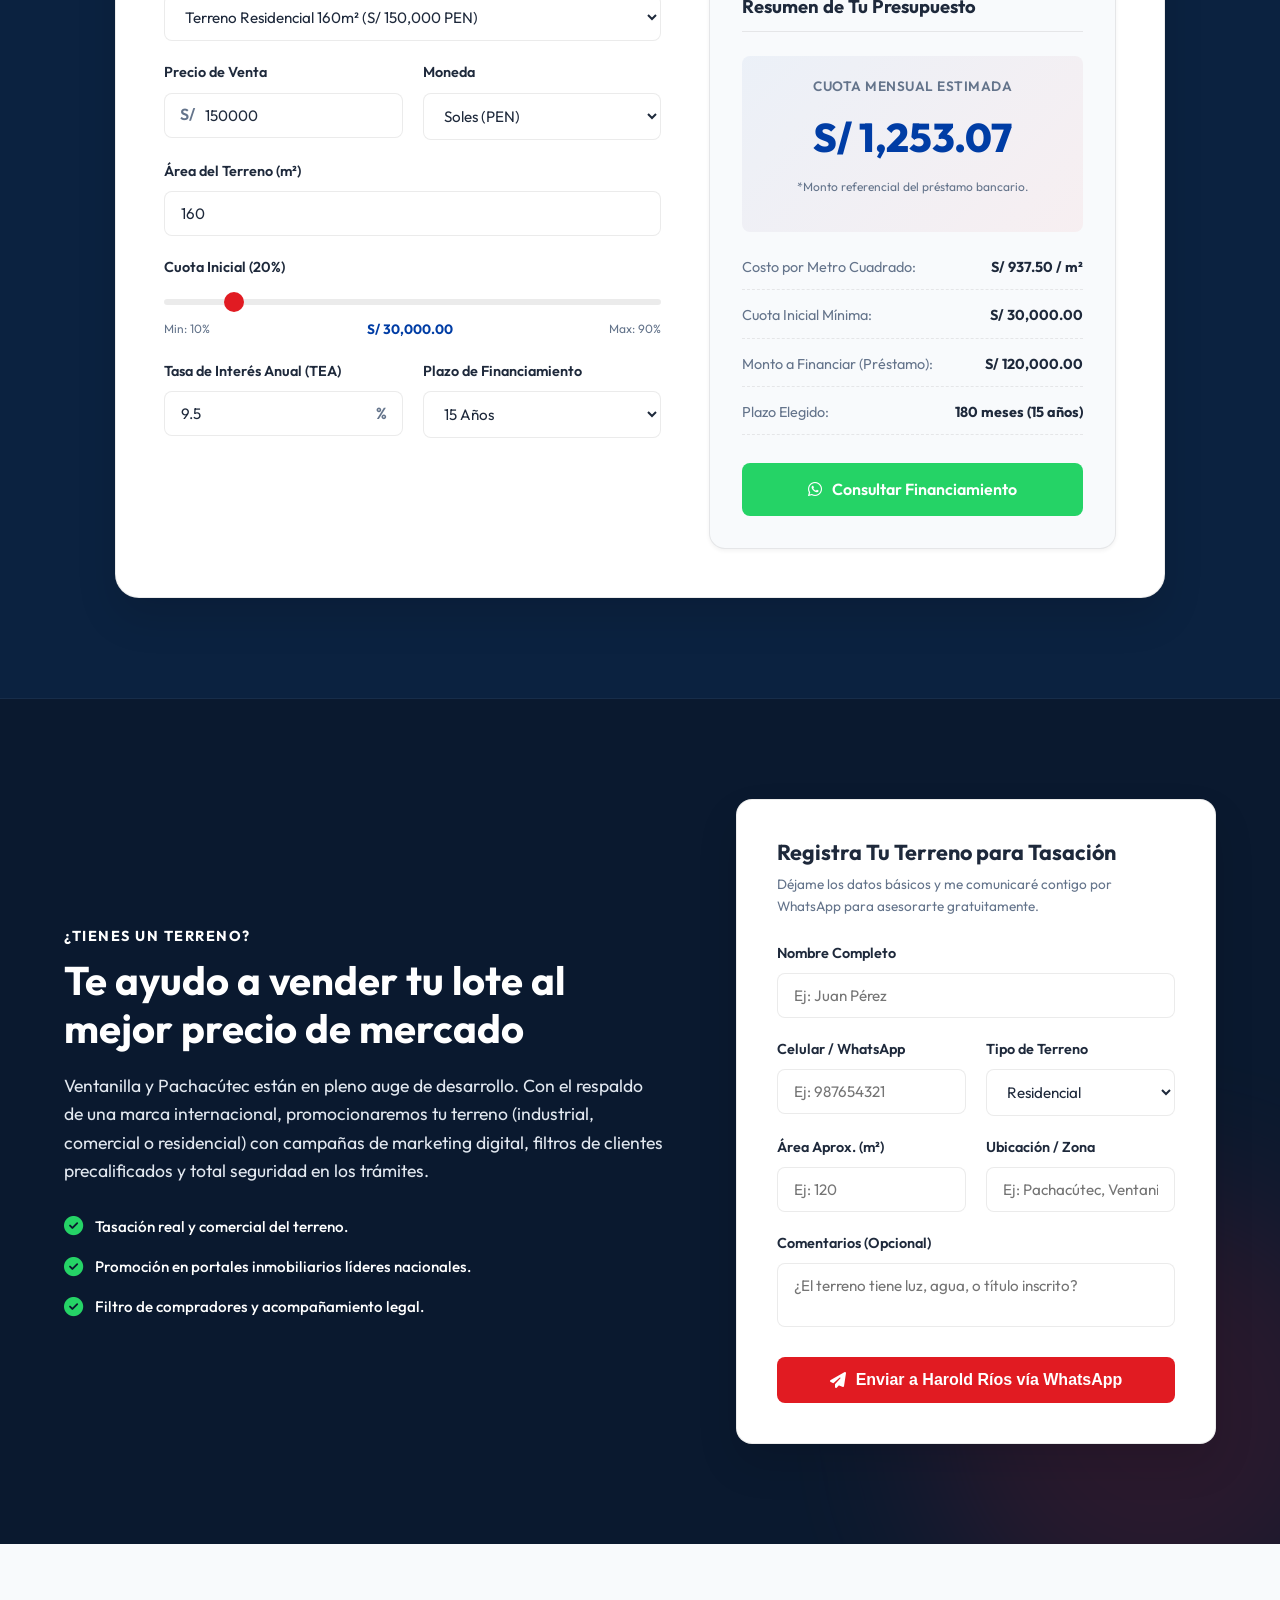
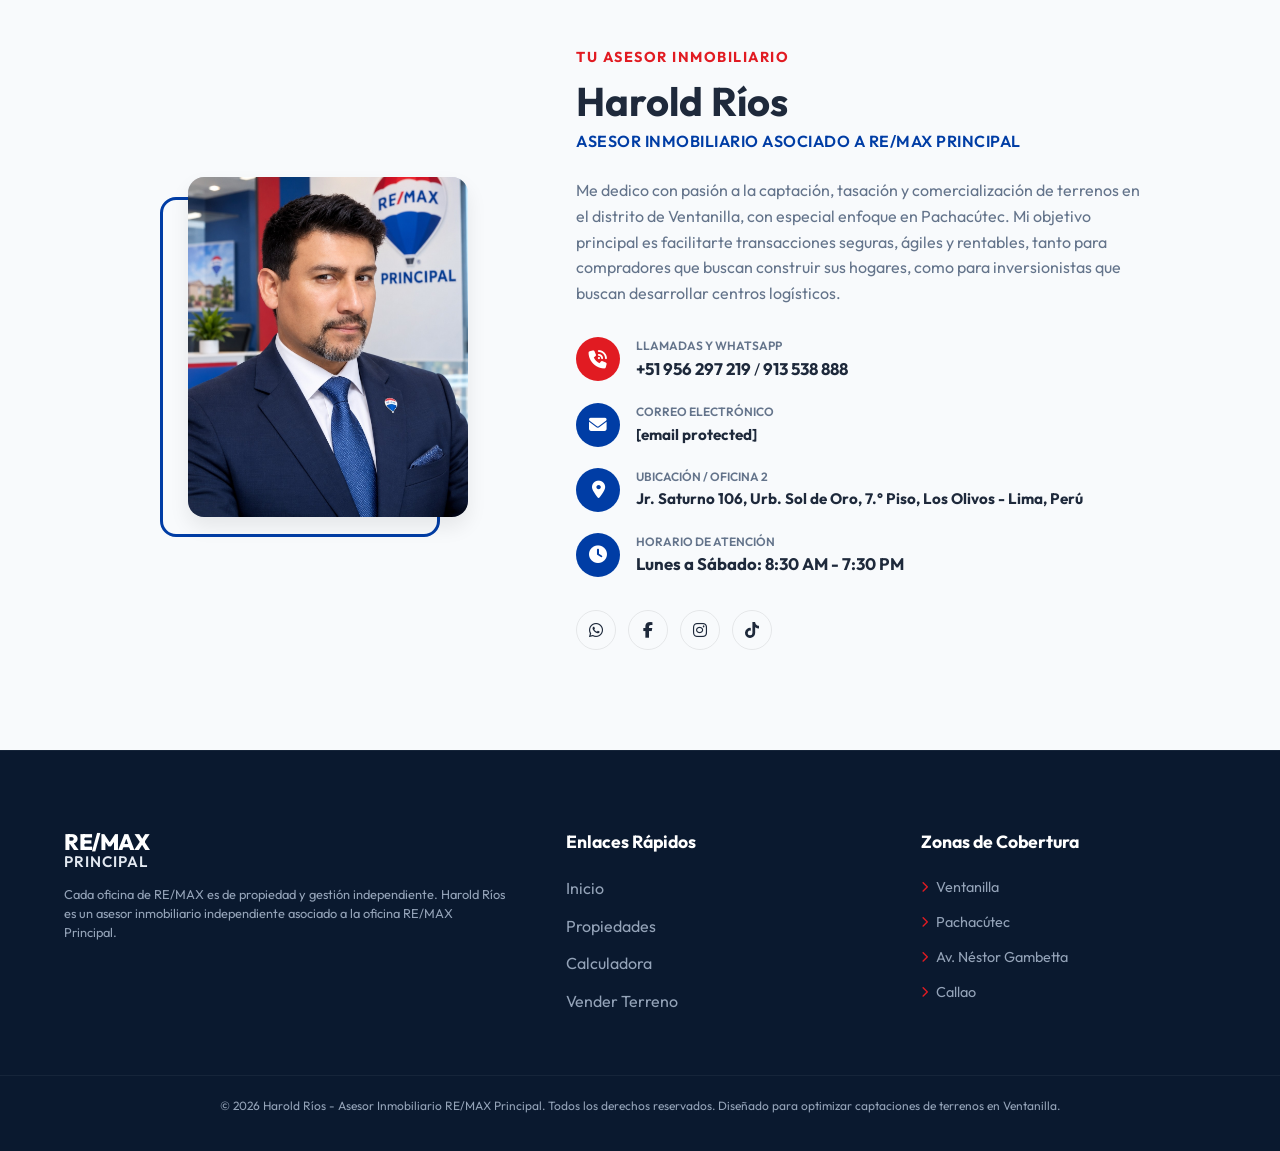
==== commit 63e852bf: "Add files via upload" ====
--- a/index.html
+++ b/index.html
@@ -193,79 +193,142 @@
         <div class="container">
             <div class="section-header">
                 <span class="section-tag">Portafolio Exclusivo</span>
-                <h2>Terrenos Disponibles en Ventanilla</h2>
+                <h2>Propiedades Disponibles en Ventanilla</h2>
                 <p>Propiedades seleccionadas meticulosamente, con saneamiento físico-legal completo y alta proyección de valorización.</p>
             </div>
             
             <div class="properties-grid">
+                <!-- Propiedad 0: Casa Comercial (Nueva captación) -->
+                <article class="property-card property-featured" id="prop-casa-comercial">
+                    <div class="featured-gallery">
+                        <div class="property-image-wrapper featured-main">
+                            <img src="assets/casa-comercial/casa-1.jpg" alt="Casa comercial en venta en Pachacútec, Ventanilla, a 2 casas de la Av. 225" class="property-image" id="casaMainImg" width="1280" height="908">
+                            <div class="property-status-badge badge-red">🔥 NUEVA CAPTACIÓN · CASA COMERCIAL</div>
+                            <button class="gallery-expand" id="casaOpenLightbox" aria-label="Ver galería completa"><i class="fa-solid fa-expand"></i> <span id="casaPhotoCount">21</span> fotos</button>
+                        </div>
+                        <div class="featured-thumbs" id="casaThumbs" aria-label="Miniaturas de la galería"></div>
+                    </div>
+
+                    <div class="property-details">
+                        <div class="property-category-row">
+                            <span class="property-tag"><i class="fa-solid fa-store"></i> Comercial + Vivienda</span>
+                            <span class="property-tag tag-green"><i class="fa-solid fa-file-circle-check"></i> Título inscrito</span>
+                            <span class="property-tag tag-blue"><i class="fa-solid fa-person-walking"></i> Alto tránsito</span>
+                        </div>
+
+                        <h3>Casa Comercial de 120 m² a 2 casas de la Av. 225</h3>
+                        <p class="property-location"><i class="fa-solid fa-location-dot"></i> Frente a Mass y 3A · Pachacútec, Ventanilla</p>
+
+                        <p class="property-text-desc">
+                            Ideal para vivir, emprender o generar renta. Local comercial con gran visibilidad en una zona con flujo constante de personas, rodeada de mercados, bancos, colegios y servicios.
+                        </p>
+
+                        <div class="property-specs">
+                            <div class="spec-item"><i class="fa-solid fa-maximize"></i><div><span class="spec-val">120 m²</span><span class="spec-label">Área Total</span></div></div>
+                            <div class="spec-item"><i class="fa-solid fa-store"></i><div><span class="spec-val">Local</span><span class="spec-label">Comercial a la calle</span></div></div>
+                            <div class="spec-item"><i class="fa-solid fa-bed"></i><div><span class="spec-val">3 Dorm.</span><span class="spec-label">Amplios</span></div></div>
+                            <div class="spec-item"><i class="fa-solid fa-bath"></i><div><span class="spec-val">2 Baños</span><span class="spec-label">Completos</span></div></div>
+                            <div class="spec-item"><i class="fa-solid fa-couch"></i><div><span class="spec-val">Sala-Comedor</span><span class="spec-label">+ Cocina</span></div></div>
+                            <div class="spec-item"><i class="fa-solid fa-seedling"></i><div><span class="spec-val">Patio</span><span class="spec-label">Jardín + Lavandería</span></div></div>
+                            <div class="spec-item"><i class="fa-solid fa-building"></i><div><span class="spec-val">Azotea</span><span class="spec-label">Opción de ampliar</span></div></div>
+                            <div class="spec-item"><i class="fa-solid fa-plug-circle-check"></i><div><span class="spec-val">Todos</span><span class="spec-label">Agua, luz, gas, internet</span></div></div>
+                        </div>
+
+                        <div class="nearby-box">
+                            <span class="nearby-title"><i class="fa-solid fa-map-pin"></i> A pocos minutos de:</span>
+                            <ul class="nearby-list">
+                                <li>🛒 Mercado Villa Pachacútec</li>
+                                <li>🏦 Bancos y financieras</li>
+                                <li>🏫 Colegio Flora Tristán</li>
+                                <li>🎓 Instituto IFE</li>
+                                <li>👶 Cuna Más</li>
+                                <li>⚽ Losa deportiva</li>
+                                <li>🥖 Panaderías y Tambo</li>
+                            </ul>
+                        </div>
+
+                        <div class="property-price-row">
+                            <div class="price-container">
+                                <span class="price-label">Precio de Venta</span>
+                                <span class="price-value">$ 125,000 <span class="currency">USD</span></span>
+                                <span class="price-m2">Costo estimado: $ 1,041.67 / m²</span>
+                            </div>
+                        </div>
+
+                        <div class="property-actions">
+                            <a href="https://wa.me/51956297219?text=Hola%20Harold,%20vi%20en%20tu%20web%20la%20casa%20comercial%20de%20120%20m2%20en%20Pachac%C3%BAtec%20(a%202%20casas%20de%20la%20Av.%20225)%20a%20USD%20125,000.%20Quisiera%20agendar%20una%20visita." target="_blank" class="btn btn-primary w-100 btn-whatsapp">
+                                <i class="fa-brands fa-whatsapp"></i> Agendar Visita
+                            </a>
+                            <button onclick="selectForCalculator(125000, 'USD', 120, 'Casa Comercial 120m²')" class="btn btn-outline w-100">
+                                <i class="fa-solid fa-calculator"></i> Calcular Cuotas
+                            </button>
+                        </div>
+                    </div>
+                </article>
+
                 <!-- Propiedad 1: Industrial -->
-                <article class="property-card" id="prop-industrial">
-                    <div class="property-image-wrapper">
-                        <img src="assets/terreno-industrial.jpg" alt="Terreno Industrial de 18,136m2 en Pachacútec Ventanilla" class="property-image">
-                        <div class="property-status-badge badge-red">DESTACADO INDUSTRIAL</div>
-                        <div class="property-code">Cód. 1187978</div>
-                    </div>
-                    
+                <article class="property-card property-featured" id="prop-industrial">
+                    <div class="featured-gallery">
+                        <div class="property-image-wrapper featured-main" id="indMain">
+                            <img src="assets/terreno-industrial/industrial-1.jpg" alt="Vista aérea del terreno industrial de 18,136 m² en Pachacútec, Ventanilla" class="property-image" id="indMainImg" width="1600" height="900">
+                            <div class="property-status-badge badge-red">DESTACADO INDUSTRIAL · LOGÍSTICO</div>
+                            <div class="property-code">Cód. 1187978</div>
+                            <button class="gallery-expand" id="indOpenLightbox" aria-label="Ver galería completa"><i class="fa-solid fa-expand"></i> <span id="indPhotoCount">7</span> fotos · 4 videos</button>
+                        </div>
+                        <div class="featured-thumbs" id="indThumbs" aria-label="Miniaturas de la galería"></div>
+                    </div>
+
                     <div class="property-details">
                         <div class="property-category-row">
                             <span class="property-tag"><i class="fa-solid fa-industry"></i> Industrial / Logístico</span>
                             <span class="property-tag tag-secondary"><i class="fa-solid fa-shield-halved"></i> Zonificación ZRE</span>
-                        </div>
-                        
-                        <h3>Terreno Industrial de 18,136.74 m²</h3>
-                        <p class="property-location"><i class="fa-solid fa-location-dot"></i> Zona de almacenes logísticos, cerca a Av. Prolongación y Playa Los Delfines (Pachacútec, Ventanilla)</p>
-                        
+                            <span class="property-tag tag-green"><i class="fa-solid fa-border-all"></i> Cercado con portón</span>
+                        </div>
+
+                        <h3>Terreno de 18,136 m² para Proyectos Logísticos e Industriales</h3>
+                        <p class="property-location"><i class="fa-solid fa-location-dot"></i> Próximo a la Av. Los Delfines · Pachacútec, Ventanilla, Callao</p>
+
                         <p class="property-text-desc">
-                            Excelente terreno ideal para almacenes, depósitos logísticos, centros de distribución o proyectos de gran inversión. Ubicado estratégicamente en un polo industrial de alto crecimiento y fácil accesibilidad.
+                            Una oportunidad estratégica para inversionistas y empresas que buscan desarrollar proyectos de gran escala. Ubicado en un entorno con almacenes y actividad empresarial, con capacidad de expansión y conexión hacia los principales ejes de Ventanilla y el Callao.
                         </p>
-                        
+
                         <div class="property-specs">
-                            <div class="spec-item">
-                                <i class="fa-solid fa-maximize"></i>
-                                <div>
-                                    <span class="spec-val">18,136.74 m²</span>
-                                    <span class="spec-label">Área Total</span>
-                                </div>
-                            </div>
-                            <div class="spec-item">
-                                <i class="fa-solid fa-bolt"></i>
-                                <div>
-                                    <span class="spec-val">Caja Lista</span>
-                                    <span class="spec-label">Luz (Según voltaje)</span>
-                                </div>
-                            </div>
-                            <div class="spec-item">
-                                <i class="fa-solid fa-droplet"></i>
-                                <div>
-                                    <span class="spec-val">Pozo con Bomba</span>
-                                    <span class="spec-label">Abastecimiento Agua</span>
-                                </div>
-                            </div>
-                            <div class="spec-item">
-                                <i class="fa-solid fa-file-signature"></i>
-                                <div>
-                                    <span class="spec-val">En Regla</span>
-                                    <span class="spec-label">Documentación</span>
-                                </div>
-                            </div>
-                        </div>
-                        
+                            <div class="spec-item"><i class="fa-solid fa-maximize"></i><div><span class="spec-val">18,136 m²</span><span class="spec-label">Área Total</span></div></div>
+                            <div class="spec-item"><i class="fa-solid fa-road"></i><div><span class="spec-val">Av. Los Delfines</span><span class="spec-label">Acceso cercano</span></div></div>
+                            <div class="spec-item"><i class="fa-solid fa-bolt"></i><div><span class="spec-val">Caja Lista</span><span class="spec-label">Luz (según voltaje)</span></div></div>
+                            <div class="spec-item"><i class="fa-solid fa-droplet"></i><div><span class="spec-val">Pozo con Bomba</span><span class="spec-label">Abastecimiento agua</span></div></div>
+                            <div class="spec-item"><i class="fa-solid fa-warehouse"></i><div><span class="spec-val">Zona de Almacenes</span><span class="spec-label">Entorno empresarial</span></div></div>
+                            <div class="spec-item"><i class="fa-solid fa-file-signature"></i><div><span class="spec-val">En Regla</span><span class="spec-label">Documentación</span></div></div>
+                        </div>
+
+                        <div class="nearby-box">
+                            <span class="nearby-title"><i class="fa-solid fa-lightbulb"></i> Potencial de desarrollo:</span>
+                            <ul class="nearby-list">
+                                <li>📦 Centros de almacenamiento y distribución</li>
+                                <li>🚛 Plataformas logísticas y transporte</li>
+                                <li>🏭 Proyectos industriales compatibles</li>
+                                <li>🏢 Depósitos y almacenes empresariales</li>
+                                <li>🛠️ Infraestructura comercial y de servicios</li>
+                            </ul>
+                        </div>
+
                         <div class="property-price-row">
                             <div class="price-container">
-                                <span class="price-label">Precio de Venta</span>
-                                <span class="price-value">$ 2,720,511 <span class="currency">USD</span></span>
-                                <span class="price-m2">Costo estimado: $ 150.00 / m²</span>
-                            </div>
-                        </div>
-                        
+                                <span class="price-label">Valor Comercial Referencial</span>
+                                <span class="price-value">$ 2,720,400 <span class="currency">USD</span></span>
+                                <span class="price-m2">Precio referencial: US$ 150 / m²</span>
+                            </div>
+                        </div>
+
                         <div class="property-actions">
-                            <a href="https://wa.me/51956297219?text=Hola%20Harold,%20estoy%20interesado%20en%20el%20terreno%20industrial%20de%2018,136.74%20m2%20en%20Pachacútec%20(Cód.%201187978).%20Quisiera%20recibir%20el%20dossier%20técnico%20y%20detalles%20de%20precio." target="_blank" class="btn btn-primary w-100 btn-whatsapp">
+                            <a href="https://wa.me/51956297219?text=Hola%20Harold,%20estoy%20interesado%20en%20el%20terreno%20de%2018,136%20m2%20en%20Pachac%C3%BAtec%20cerca%20a%20la%20Av.%20Los%20Delfines%20(C%C3%B3d.%201187978).%20Quisiera%20recibir%20el%20dossier%20t%C3%A9cnico%20y%20coordinar%20una%20visita." target="_blank" class="btn btn-primary w-100 btn-whatsapp">
                                 <i class="fa-brands fa-whatsapp"></i> Solicitar Dossier Técnico
                             </a>
-                            <button onclick="selectForCalculator(2720511, 'USD', 18136.74, 'Terreno Industrial 18,136m²')" class="btn btn-outline w-100">
+                            <button onclick="selectForCalculator(2720400, 'USD', 18136, 'Terreno Industrial 18,136m²')" class="btn btn-outline w-100">
                                 <i class="fa-solid fa-calculator"></i> Calcular Cuotas
                             </button>
                         </div>
+                        <p class="legal-note">*Proyectos sujetos a compatibilidad de uso de suelo, parámetros urbanísticos y autorizaciones correspondientes.</p>
                     </div>
                 </article>
 
@@ -359,8 +422,9 @@
                             <label for="calcPropSelect">Seleccionar Inmueble de Referencia</label>
                             <select id="calcPropSelect" class="form-select">
                                 <option value="manual">-- Ingresar datos manualmente --</option>
+                                <option value="125000_USD_120_Casa Comercial 120m²">Casa Comercial 120m² Pachacútec ($ 125,000 USD)</option>
                                 <option value="150000_PEN_160_Terreno Residencial 160m²" selected>Terreno Residencial 160m² (S/ 150,000 PEN)</option>
-                                <option value="2720511_USD_18136.74_Terreno Industrial 18,136m²">Terreno Industrial 18,136.74m² ($ 2,720,511 USD)</option>
+                                <option value="2720400_USD_18136_Terreno Industrial 18,136m²">Terreno Industrial 18,136m² ($ 2,720,400 USD)</option>
                             </select>
                         </div>
                         
@@ -574,7 +638,7 @@
                             <i class="fa-solid fa-envelope contact-icon-blue"></i>
                             <div>
                                 <span class="row-title">Correo Electrónico</span>
-                                <a href="mailto:haroldremaxprincipal@gmail.com" class="row-value" style="font-size:0.95rem;">haroldremaxprincipal@gmail.com</a>
+                                <a href="/cdn-cgi/l/email-protection#fb939a8994979f899e969a838b89929598928b9a97bb9c969a9297d5989496" class="row-value" style="font-size:0.95rem;"><span class="__cf_email__" data-cfemail="5e363f2c31323a2c3b333f262e2c37303d372e3f321e39333f3732703d3133">[email&#160;protected]</span></a>
                             </div>
                         </div>
 
@@ -646,6 +710,15 @@
         </div>
     </footer>
 
+    <!-- Lightbox Galería Casa Comercial -->
+    <div class="lightbox" id="casaLightbox" role="dialog" aria-modal="true" aria-label="Galería de fotos y videos" hidden>
+        <button class="lb-btn lb-close" id="lbClose" aria-label="Cerrar"><i class="fa-solid fa-xmark"></i></button>
+        <button class="lb-btn lb-prev" id="lbPrev" aria-label="Anterior"><i class="fa-solid fa-chevron-left"></i></button>
+        <div class="lb-stage" id="lbStage"></div>
+        <button class="lb-btn lb-next" id="lbNext" aria-label="Siguiente"><i class="fa-solid fa-chevron-right"></i></button>
+        <span class="lb-counter" id="lbCounter">1 / 21</span>
+    </div>
+
     <!-- Floating WhatsApp Widget -->
     <a href="https://wa.me/51956297219?text=Hola%20Harold,%20estaba%20viendo%20tu%20página%20web%20y%20quisiera%20información%20sobre%20los%20terrenos%20disponibles." class="floating-whatsapp" target="_blank" aria-label="Contacto directo por WhatsApp">
         <span class="tooltip-text">¿En qué terreno te interesa invertir?</span>
@@ -653,6 +726,6 @@
     </a>
 
     <!-- Scripts -->
-    <script src="app.js"></script>
+    <script data-cfasync="false" src="/cdn-cgi/scripts/5c5dd728/cloudflare-static/email-decode.min.js"></script><script src="app.js"></script>
 </body>
 </html>
--- a/styles.css
+++ b/styles.css
@@ -1,4 +1,4 @@
-/* variables del sistema de diseño */
+﻿/* variables del sistema de diseño */
 :root {
     --primary-blue: #003DA5;
     --primary-red: #E11B22;
@@ -932,6 +932,7 @@
 
 .form-slider {
     -webkit-appearance: none;
+    appearance: none;
     width: 100%;
     height: 6px;
     border-radius: 5px;
@@ -1695,3 +1696,46 @@
         grid-template-columns: 1fr;
     }
 }
+
+/* ===== Casa Comercial destacada (galería + lightbox) ===== */
+.property-featured { grid-column: 1 / -1; display: grid; grid-template-columns: 1.15fr 1fr; }
+.property-featured:hover { transform: translateY(-4px); }
+.featured-gallery { display: flex; flex-direction: column; min-width: 0; background: var(--navy-blue); }
+.featured-main { height: auto; flex: 1; min-height: 420px; cursor: zoom-in; }
+.featured-main .property-image { position: absolute; inset: 0; }
+.gallery-expand { position: absolute; bottom: 16px; right: 16px; background: rgba(15,23,42,.8); backdrop-filter: blur(6px); color: #fff; border: 1px solid rgba(255,255,255,.2); padding: 8px 14px; border-radius: 999px; font: 600 .85rem 'Outfit', sans-serif; cursor: pointer; transition: var(--transition); }
+.gallery-expand:hover { background: var(--primary-red); }
+.featured-thumbs { display: flex; gap: 8px; padding: 10px; overflow-x: auto; scrollbar-width: thin; }
+.thumb { flex: 0 0 84px; height: 60px; border: 2px solid transparent; border-radius: 6px; overflow: hidden; padding: 0; cursor: pointer; opacity: .6; transition: var(--transition); background: none; }
+.thumb img { width: 100%; height: 100%; object-fit: cover; display: block; }
+.thumb:hover, .thumb.active { opacity: 1; border-color: var(--primary-red); }
+.property-featured .property-specs { grid-template-columns: 1fr 1fr; gap: 12px 20px; margin-bottom: 20px; }
+.nearby-box { background: rgba(0,61,165,.05); border: 1px dashed rgba(0,61,165,.25); border-radius: var(--border-radius-sm); padding: 14px 16px; margin-bottom: 20px; }
+.dark-theme .nearby-box { background: rgba(255,255,255,.04); border-color: rgba(255,255,255,.15); }
+.nearby-title { display: block; font-weight: 700; font-size: .85rem; margin-bottom: 8px; color: var(--primary-blue); }
+.dark-theme .nearby-title { color: #fff; }
+.nearby-list { list-style: none; display: flex; flex-wrap: wrap; gap: 6px 14px; padding: 0; margin: 0; font-size: .85rem; color: var(--text-muted); }
+.lightbox { position: fixed; inset: 0; z-index: 9999; background: rgba(5,10,20,.94); display: flex; align-items: center; justify-content: center; animation: lbFade .25s ease; }
+.lightbox[hidden] { display: none; }
+.lightbox img { max-width: 92vw; max-height: 86vh; border-radius: 8px; box-shadow: 0 30px 60px rgba(0,0,0,.5); }
+.lb-btn { position: absolute; width: 48px; height: 48px; border-radius: 50%; border: none; background: rgba(255,255,255,.12); color: #fff; font-size: 1.2rem; cursor: pointer; transition: var(--transition); }
+.lb-btn:hover { background: var(--primary-red); }
+.lb-close { top: 20px; right: 20px; }
+.lb-prev { left: 20px; top: 50%; transform: translateY(-50%); }
+.lb-next { right: 20px; top: 50%; transform: translateY(-50%); }
+.lb-counter { position: absolute; bottom: 20px; left: 50%; transform: translateX(-50%); color: #fff; font-weight: 600; background: rgba(255,255,255,.1); padding: 6px 14px; border-radius: 999px; }
+@keyframes lbFade { from { opacity: 0; } to { opacity: 1; } }
+@media (max-width: 992px) {
+  .property-featured { grid-template-columns: 1fr; }
+  .featured-main { min-height: 280px; }
+  .property-featured .property-specs { grid-template-columns: repeat(2, 1fr); }
+}
+
+/* ===== Galería: soporte de video y notas ===== */
+.lb-stage { display: flex; align-items: center; justify-content: center; width: 100%; height: 100%; }
+.lb-stage img, .lb-stage video { max-width: 92vw; max-height: 86vh; border-radius: 8px; box-shadow: 0 30px 60px rgba(0,0,0,.5); background: #000; }
+.thumb { position: relative; }
+.thumb video { width: 100%; height: 100%; object-fit: cover; display: block; pointer-events: none; }
+.thumb .play-icon { position: absolute; inset: 0; display: flex; align-items: center; justify-content: center; color: #fff; font-size: .9rem; background: rgba(0,0,0,.35); }
+.thumb .play-icon i { background: var(--primary-red); width: 26px; height: 26px; border-radius: 50%; display: flex; align-items: center; justify-content: center; padding-left: 2px; }
+.legal-note { font-size: .75rem; color: var(--text-muted); margin-top: 12px; font-style: italic; }
